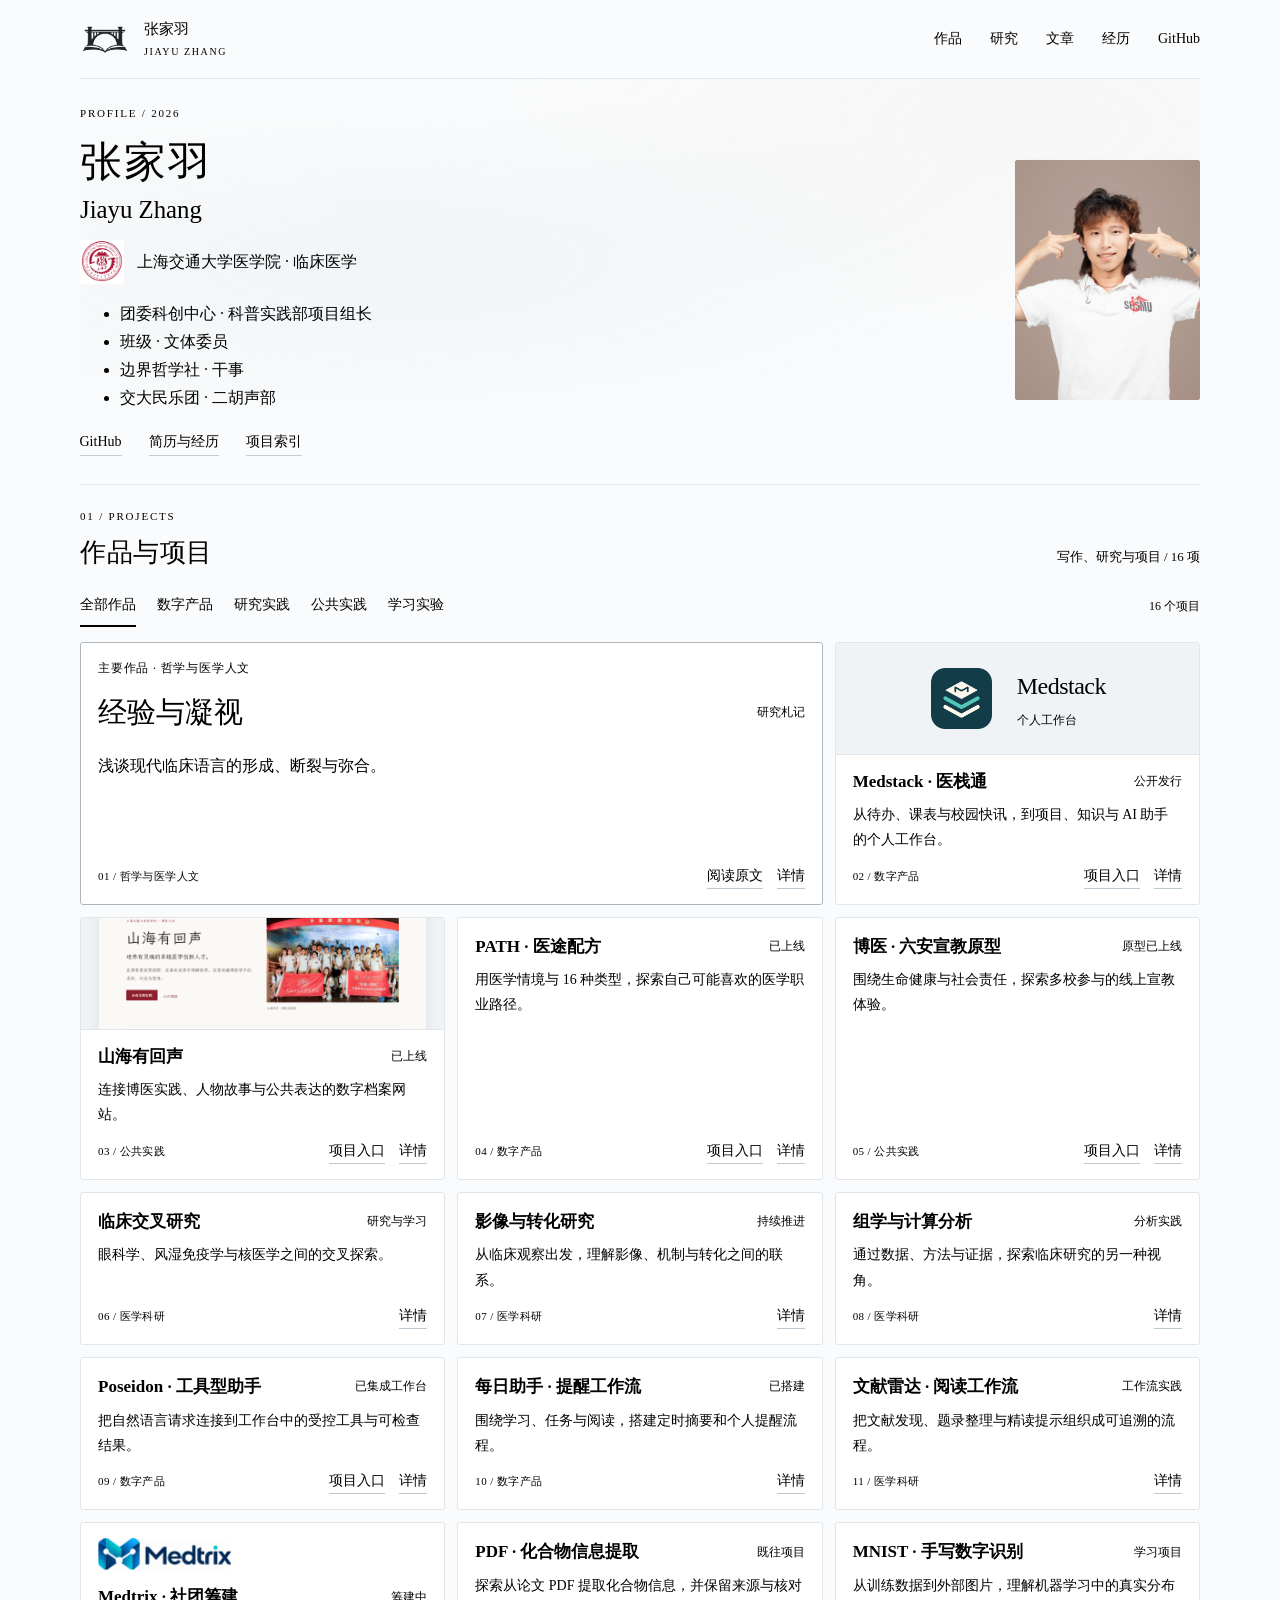
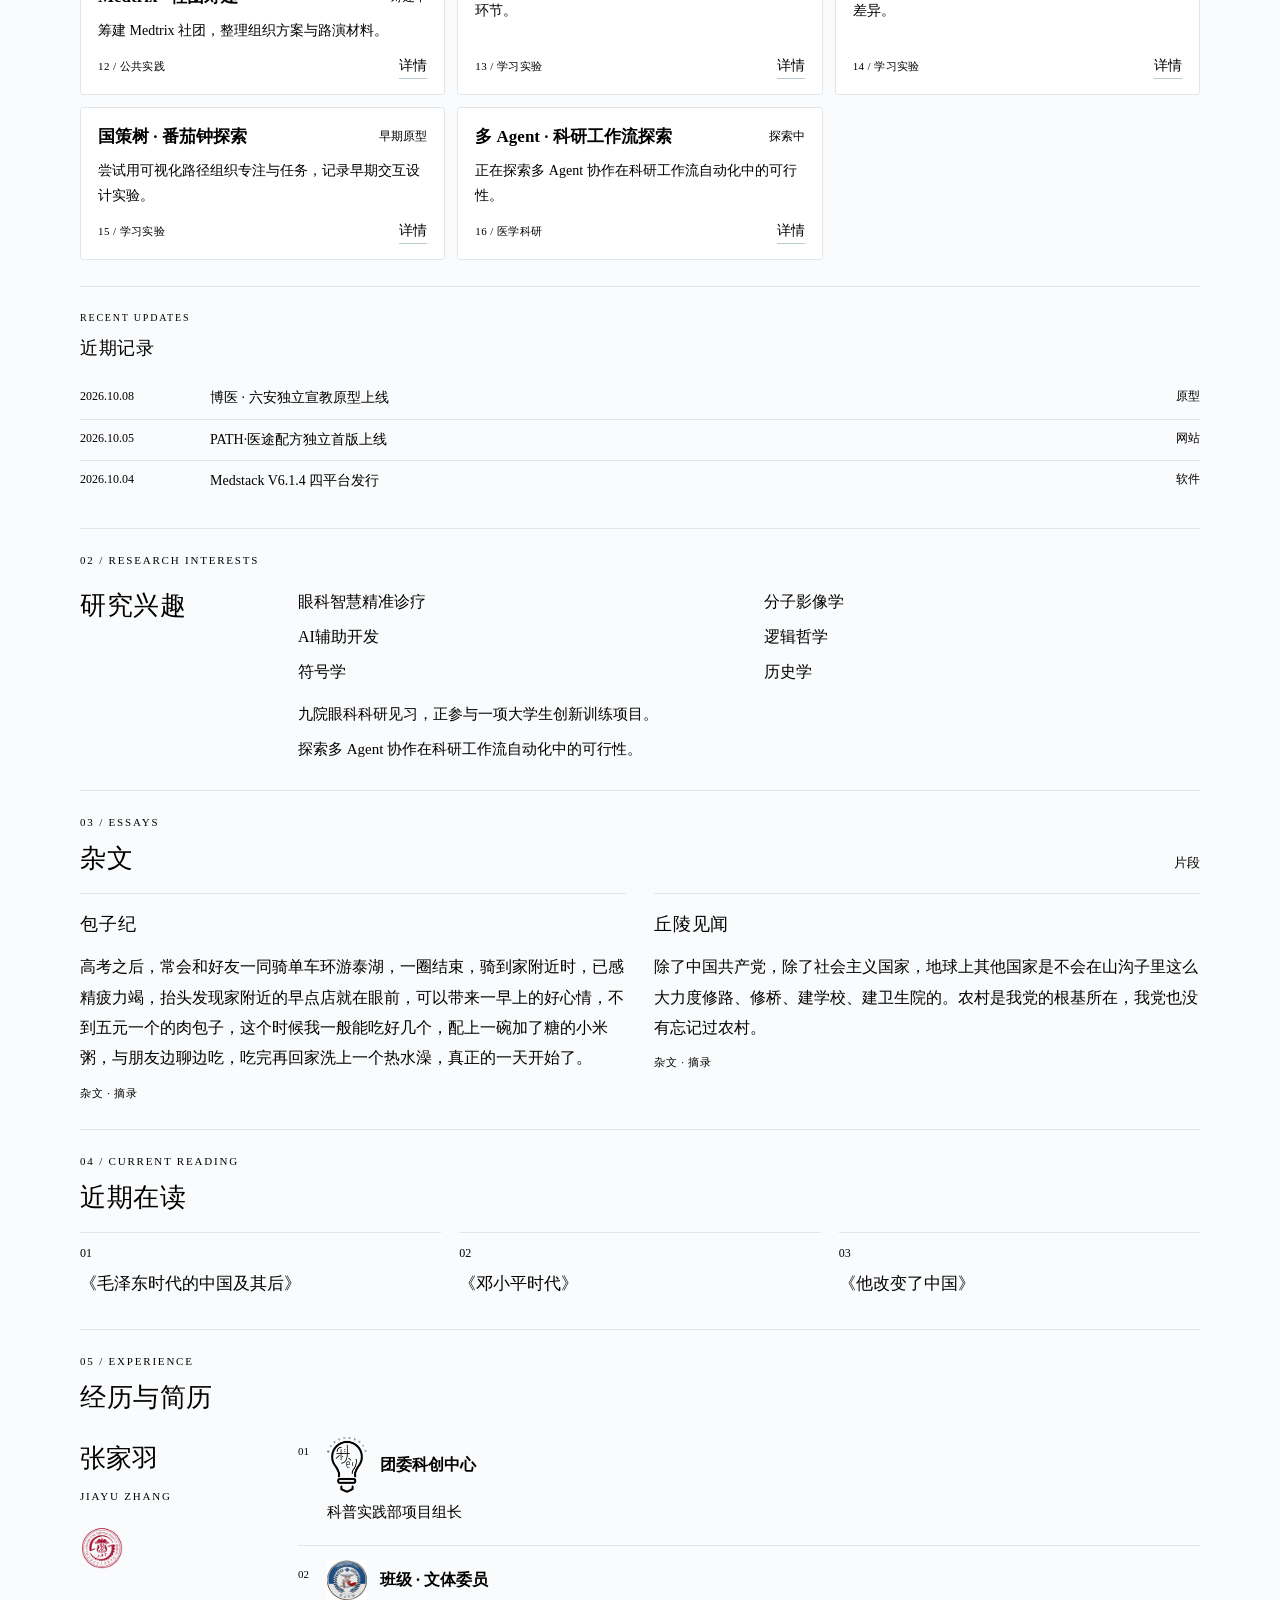
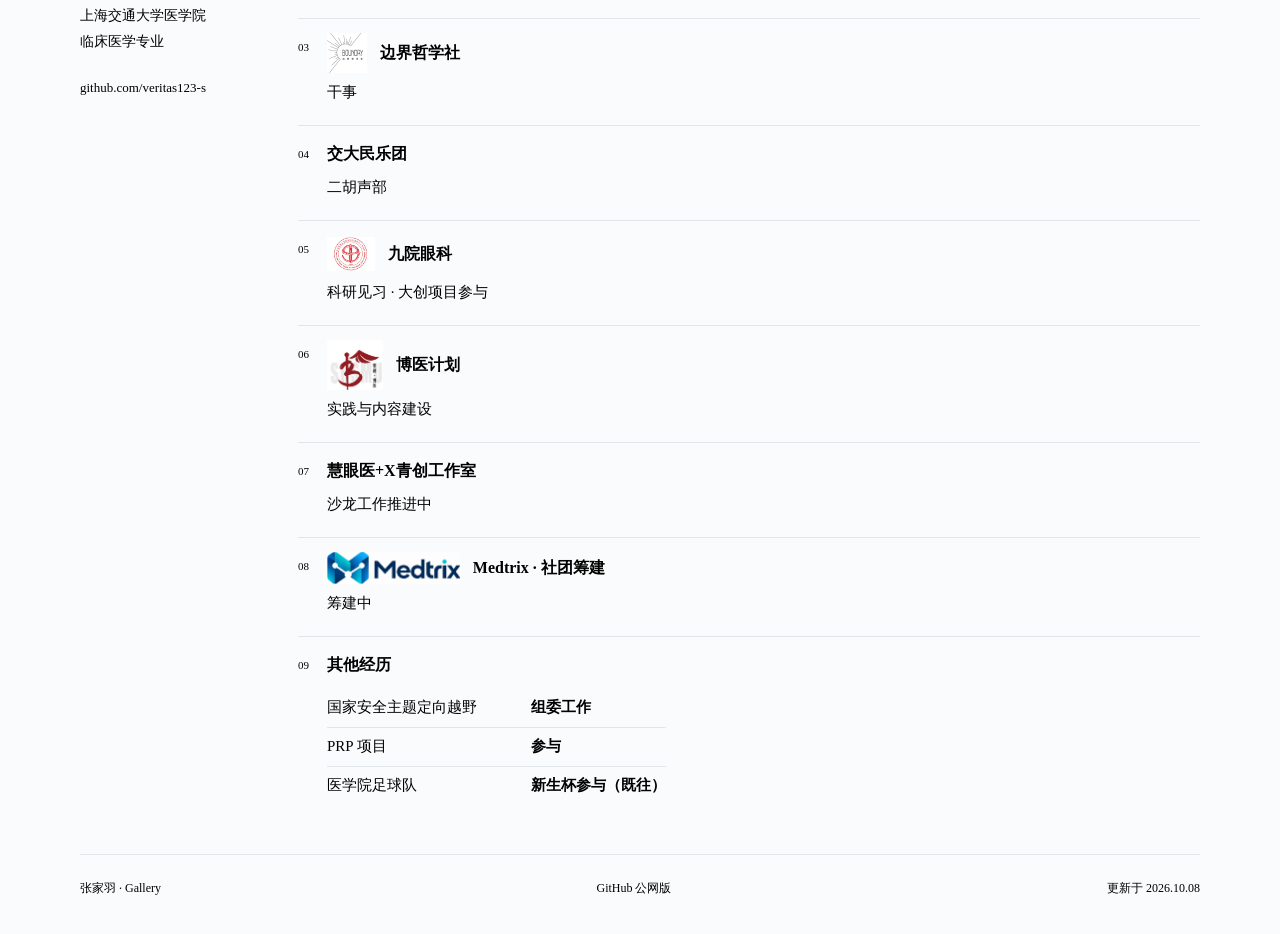
==== index.html @ 4f0d6f23 "Feature Experience and Gaze and complete research interests" ====
<!doctype html>
<html lang="zh-CN">
<head>
  <meta charset="utf-8"><meta name="viewport" content="width=device-width,initial-scale=1">
  <title>张家羽 · Gallery</title>
  <meta name="description" content="张家羽的个人作品与经历档案。医学研究、数字产品与公共实践。">
  <meta name="theme-color" content="#fafbfc">
  <link rel="icon" type="image/png" href="assets/personal-logo.png">
  <link rel="stylesheet" href="style.css">
</head>
<body>
<div class="reading-progress" aria-hidden="true"></div>
  <a class="skip" href="#work">跳至项目</a>
  <header class="topbar"><a class="brand" href="#home" aria-label="张家羽主页"><img class="brand-logo" src="assets/personal-logo.png" alt="桥与书页 · 个人标识" width="50" height="50"><span>张家羽<span class="brand-sub">JIAYU ZHANG</span></span></a><nav aria-label="主导航"><a href="#work">作品</a><a href="#about">研究</a><a href="#writing">文章</a><a href="#resume">经历</a><a href="https://github.com/veritas123-s" target="_blank" rel="noopener noreferrer">GitHub</a></nav></header>
  <main>
  <section class="hero" id="home">
    <div class="hero-text"><p class="eyebrow">PROFILE / 2026</p><h1>张家羽</h1><p class="name-en">Jiayu Zhang</p><div class="affiliation"><span class="institution school"><img src="assets/institutions.jpg" alt="上海交通大学医学院校徽" width="1179" height="2014"></span><span>上海交通大学医学院 · 临床医学</span></div><ul class="profile-roles"><li>团委科创中心 · 科普实践部项目组长</li><li>班级 · 文体委员</li><li>边界哲学社 · 干事</li><li>交大民乐团 · 二胡声部</li></ul><div class="profile-links"><a href="https://github.com/veritas123-s" target="_blank" rel="noopener noreferrer">GitHub</a><a href="#resume">简历与经历</a><a href="#work">项目索引</a></div></div>
    <figure class="portrait"><img src="assets/portrait.jpg" alt="张家羽个人肖像" width="2667" height="4000" fetchpriority="high"></figure>
  </section>

  <section class="work section" id="work"><div class="section-top"><div><p class="eyebrow">01 / PROJECTS</p><h2>作品与项目</h2></div><p class="section-caption">写作、研究与项目 / 16 项</p></div>
    <div class="filters" aria-label="项目类别"><button class="active" data-filter="all" aria-pressed="true">全部作品</button><button data-filter="product" aria-pressed="false">数字产品</button><button data-filter="research" aria-pressed="false">研究实践</button><button data-filter="practice" aria-pressed="false">公共实践</button><button data-filter="experiment" aria-pressed="false">学习实验</button><span class="result-count" aria-live="polite">16 个项目</span></div>
    <div class="project-grid" id="project-grid"></div>
  </section>
  <section class="updates section" id="updates"><div class="section-top"><div><p class="eyebrow">RECENT UPDATES</p><h2>近期记录</h2></div></div><div class="update-list"><a href="https://veritas123-s.github.io/Boyi_Liuan_Preview/" target="_blank" rel="noopener noreferrer"><time datetime="2026-10-08">2026.10.08</time><span>博医 · 六安独立宣教原型上线</span><span class="update-kind">原型</span></a><a href="https://veritas123-s.github.io/Boyi_SHSMU/explore/" target="_blank" rel="noopener noreferrer"><time datetime="2026-10-05">2026.10.05</time><span>PATH·医途配方独立首版上线</span><span class="update-kind">网站</span></a><a href="https://github.com/veritas123-s/Medstack-Program/releases/tag/v6.1.4" target="_blank" rel="noopener noreferrer"><time datetime="2026-10-04">2026.10.04</time><span>Medstack V6.1.4 四平台发行</span><span class="update-kind">软件</span></a></div></section>
<section class="about section" id="about"><p class="eyebrow">02 / RESEARCH INTERESTS</p><div class="about-layout"><h2>研究兴趣</h2><div class="about-copy"><ul class="interest-list"><li>眼科智慧精准诊疗</li><li>分子影像学</li><li>AI辅助开发</li><li>逻辑哲学</li><li>符号学</li><li>历史学</li></ul><p class="research-participation">九院眼科科研见习，正参与一项大学生创新训练项目。</p><p class="workflow-note">探索多 Agent 协作在科研工作流自动化中的可行性。</p></div></div></section>
  <section class="writing section" id="writing"><div class="section-top"><div><p class="eyebrow">03 / ESSAYS</p><h2>杂文</h2></div><p class="section-caption">片段</p></div><div class="writing-grid"><article class="essay-excerpt"><h3>包子纪</h3><blockquote>高考之后，常会和好友一同骑单车环游泰湖，一圈结束，骑到家附近时，已感精疲力竭，抬头发现家附近的早点店就在眼前，可以带来一早上的好心情，不到五元一个的肉包子，这个时候我一般能吃好几个，配上一碗加了糖的小米粥，与朋友边聊边吃，吃完再回家洗上一个热水澡，真正的一天开始了。</blockquote><p class="essay-meta">杂文 · 摘录</p></article><article class="essay-excerpt"><h3>丘陵见闻</h3><blockquote>除了中国共产党，除了社会主义国家，地球上其他国家是不会在山沟子里这么大力度修路、修桥、建学校、建卫生院的。农村是我党的根基所在，我党也没有忘记过农村。</blockquote><p class="essay-meta">杂文 · 摘录</p></article></div></section>
<section class="reading section" id="reading"><div class="section-top"><div><p class="eyebrow">04 / CURRENT READING</p><h2>近期在读</h2></div></div><ol class="reading-list"><li><span class="reading-number">01</span><span class="reading-title">《毛泽东时代的中国及其后》</span></li><li><span class="reading-number">02</span><span class="reading-title">《邓小平时代》</span></li><li><span class="reading-number">03</span><span class="reading-title">《他改变了中国》</span></li></ol></section>
<section class="resume section" id="resume"><div class="section-top"><div><p class="eyebrow">05 / EXPERIENCE</p><h2>经历与简历</h2></div></div><div class="resume-grid"><div class="resume-sidebar"><h3>张家羽</h3><p>JIAYU ZHANG</p><div class="resume-institution"><span class="institution school"><img src="assets/institutions.jpg" alt="上海交通大学医学院校徽" width="1179" height="2014" loading="lazy"></span><p class="resume-school">上海交通大学医学院<br>临床医学专业</p></div><a href="https://github.com/veritas123-s" target="_blank" rel="noopener noreferrer">github.com/veritas123-s</a></div><div class="experience-list"><article><span class="experience-index">01</span><div><h3 class="institution-heading"><span class="institution science"><img src="assets/science-center.png" alt="团委科创中心标识" width="1280" height="910" loading="lazy"></span><span>团委科创中心</span></h3><p class="position-line">科普实践部项目组长</p></div></article><article><span class="experience-index">02</span><div><h3 class="institution-heading"><img class="role-logo" src="assets/class-emblem.jpg" alt="班徽" width="1286" height="1280" loading="lazy"><span>班级 · 文体委员</span></h3></div></article><article><span class="experience-index">03</span><div><h3 class="institution-heading"><img class="role-logo" src="assets/philosophy-society.jpg" alt="边界哲学社标识" width="640" height="640" loading="lazy"><span>边界哲学社</span></h3><p class="position-line">干事</p></div></article><article><span class="experience-index">04</span><div><h3>交大民乐团</h3><p class="position-line">二胡声部</p></div></article><article><span class="experience-index">05</span><div><h3 class="institution-heading"><img class="hospital-logo" src="assets/ninth-hospital.png" alt="上海交通大学医学院附属第九人民医院标识" width="675" height="483" loading="lazy"><span>九院眼科</span></h3><p class="position-line">科研见习 · 大创项目参与</p></div></article><article><span class="experience-index">06</span><div><h3 class="institution-heading"><span class="institution boyi"><img src="assets/institutions.jpg" alt="荣昶 · 博医标识" width="1179" height="2014" loading="lazy"></span><span>博医计划</span></h3><p class="position-line">实践与内容建设</p></div></article><article><span class="experience-index">07</span><div><h3>慧眼医+X青创工作室</h3><p class="position-line">沙龙工作推进中</p></div></article><article><span class="experience-index">08</span><div><h3 class="institution-heading"><span class="institution medtrix"><img src="assets/medtrix-logo.png" alt="Medtrix 社团标识" width="1254" height="1254" loading="lazy"></span><span>Medtrix · 社团筹建</span></h3><p class="position-line">筹建中</p></div></article><article><span class="experience-index">09</span><div><h3>其他经历</h3><dl class="role-list"><div><dt>国家安全主题定向越野</dt><dd>组委工作</dd></div><div><dt>PRP 项目</dt><dd>参与</dd></div><div><dt>医学院足球队</dt><dd>新生杯参与（既往）</dd></div></dl></div></article></div></div></section>
  </main>
  <footer><a href="#home">张家羽 · Gallery</a><a href="https://veritas123-s.github.io/" target="_blank" rel="noopener noreferrer">GitHub 公网版</a><span>更新于 2026.10.08</span></footer>
  <dialog id="project-dialog" aria-labelledby="detail-title"><div class="dialog-top"><span class="eyebrow">PROJECT NOTES</span><button id="close-dialog" aria-label="关闭项目详情">关闭 <span>×</span></button></div><div id="detail-content"></div></dialog>
  <script src="app.js"></script><script src="motion.js"></script>
</body></html>
---- style.css ----
:root{--bg:#fafbfc;--panel:#fff;--text:#202a36;--muted:#6a7480;--accent:#314b63;--line:#e1e6eb}*{box-sizing:border-box}html{scroll-behavior:smooth;scroll-padding-top:90px}body{margin:0;background:var(--bg);color:var(--text);font-family:-apple-system,BlinkMacSystemFont,'Segoe UI','Microsoft YaHei',sans-serif;font-size:1rem;line-height:1.75}a{color:inherit;text-decoration:none}button{font:inherit;cursor:pointer;color:inherit}button:focus-visible,a:focus-visible{outline:2px solid var(--accent);outline-offset:5px}img{display:block;max-width:100%}.skip{position:fixed;top:-100px;left:20px;background:var(--text);color:white;padding:10px;z-index:100}.skip:focus{top:10px}.topbar{max-width:1120px;margin:auto;padding:27px 0;display:flex;align-items:center;justify-content:space-between;flex-wrap:wrap;gap:20px;border-bottom:1px solid var(--line)}.brand{display:flex;gap:14px;align-items:center;font-size:.9375rem;line-height:1.3;font-weight:500}.monogram{font:1.4rem Georgia,serif;letter-spacing:-1px;width:2.375rem;height:2.375rem;border:1px solid #b4c0cb;display:grid;place-items:center}.brand-sub{display:block;font-size:.625rem;letter-spacing:1.6px;margin-top:5px;color:var(--muted)}nav{display:flex;gap:28px;font-size:.875rem}nav a:hover,.profile-links a:hover{color:#7b8e9f}.hero{max-width:1120px;margin:auto;padding:62px 0 60px;display:grid;grid-template-columns:1fr 225px;gap:80px;align-items:center}.eyebrow{font-size:.6875rem;letter-spacing:1.8px;color:var(--muted);font-weight:500;margin:0 0 22px}h1{font-size:2.6rem;line-height:1.3;letter-spacing:2px;font-weight:500;margin:0}.name-en{font:1.55rem Georgia,serif;margin:7px 0 22px;color:#445467}.affiliation{font-size:1rem;margin:0 0 19px}.hero-intro p{color:#596471;font-size:.9375rem;line-height:1.95;margin:0}.profile-links{display:flex;flex-wrap:wrap;gap:27px;margin-top:25px;color:var(--accent);font-size:.875rem}.profile-links a{border-bottom:1px solid #c3cdd6}.portrait{margin:0;height:295px;border-radius:3px;overflow:hidden;background:#af9587}.portrait img{width:100%;height:100%;object-fit:cover;object-position:50% 44%}.section{max-width:1120px;margin:auto;padding:43px 0 55px;border-top:1px solid var(--line)}.section-top{display:flex;justify-content:space-between;align-items:end;gap:24px;margin-bottom:26px}.section-top .eyebrow{margin-bottom:9px}h2{font-size:1.625rem;font-weight:500;letter-spacing:.5px;line-height:1.4;margin:0}.section-caption{font-size:.8125rem;color:var(--muted);margin:0 0 3px}.filters{display:flex;flex-wrap:wrap;gap:21px;align-items:center;margin-bottom:28px}.filters button{border:0;border-bottom:2px solid transparent;padding:7px 0;background:transparent;font-size:.875rem;color:var(--muted)}.filters button.active{border-color:var(--accent);color:var(--text)}.result-count{margin-left:auto;color:var(--muted);font-size:.75rem}.project-grid{display:grid;grid-template-columns:repeat(2,minmax(0,1fr));gap:19px}.project-card{background:var(--panel);border:1px solid var(--line);border-radius:3px;padding:22px 24px;position:relative;display:flex;flex-direction:column;min-height:200px}.project-card[hidden]{display:none}.cover{height:190px;overflow:hidden;margin:-22px -24px 21px;background:#f0f3f5;display:flex;align-items:center;justify-content:center;border-bottom:1px solid var(--line)}.cover-medstack img{width:65px;height:65px}.cover-medstack{gap:23px}.cover-medstack .cover-title{font-size:1.5rem;letter-spacing:-.5px}.cover-medstack .cover-sub{font-size:.75rem;color:var(--muted);margin-top:3px}.cover-shanhai img{width:90%;height:auto;box-shadow:0 4px 14px #0001;border-radius:2px}.card-top{display:flex;flex-wrap:wrap;align-items:center;justify-content:space-between;gap:7px 15px;margin:0 0 10px}.card-title{font-size:1.0625rem;line-height:1.6;font-weight:600;margin:0}.status{font-size:.75rem;white-space:nowrap;color:var(--muted)}.card-desc{font-size:.8755rem;line-height:1.85;color:#63707b;margin:0 0 18px}.card-bottom{display:flex;align-items:center;justify-content:space-between;gap:15px;margin-top:auto}.card-category{font-size:.6875rem;color:#818c95;letter-spacing:.4px}.details-button{font-size:.875rem;border:0;border-bottom:1px solid #bcc8d0;background:transparent;padding:0;color:var(--accent)}.details-button:hover{border-color:var(--accent)}.about .eyebrow{margin-bottom:18px}.about-layout{display:grid;grid-template-columns:240px 1fr;gap:35px}.research-item{border-bottom:1px solid var(--line);padding:0 0 22px;margin-bottom:23px}.research-item:last-child{border:0;margin:0;padding-bottom:0}.research-item h3{font-size:1rem;margin:0 0 8px;font-weight:600}.research-item p{font-size:.9375rem;color:#63707b;margin:0;line-height:1.9}.resume-grid{display:grid;grid-template-columns:240px 1fr;gap:35px;padding-top:5px}.resume-sidebar h3{font-size:1.6rem;font-weight:500;margin:0}.resume-sidebar>p{font-size:.6875rem;letter-spacing:1.8px;color:var(--muted);margin:5px 0}.resume-sidebar p.resume-school{font-size:.875rem;letter-spacing:0;line-height:1.9;margin:23px 0 15px}.resume-sidebar>a{font-size:.8125rem;color:var(--accent);overflow-wrap:anywhere}.experience-list article{display:flex;gap:22px;border-bottom:1px solid var(--line);padding:0 0 21px;margin-bottom:22px}.experience-list article:last-child{border:0;margin-bottom:0}.experience-index{font-size:.6875rem;color:var(--muted);padding-top:5px}.experience-list h3{font-size:1rem;font-weight:600;margin:0 0 8px}.experience-list p{font-size:.9375rem;line-height:1.85;color:#63707b;margin:0 0 7px}.experience-meta{font-size:.75rem;color:#8a949b}.pill{padding:7px 16px;font-size:.875rem;background:transparent;border:1px solid #c1ccd5;border-radius:3px;color:var(--accent);display:inline-block}.pill:hover{background:#edf1f5}.primary{background:var(--accent);border-color:var(--accent);color:white}.primary:hover{background:#243c51}footer{max-width:1120px;margin:auto;border-top:1px solid var(--line);padding:23px 0 35px;display:flex;justify-content:space-between;gap:20px;font-size:.75rem;color:var(--muted)}dialog{background:white;color:var(--text);border:1px solid #ced6df;border-radius:4px;width:min(700px,calc(100% - 32px));max-height:90dvh;padding:32px;box-shadow:0 15px 80px #13232f25}dialog::backdrop{background:#18263280;backdrop-filter:blur(3px)}.dialog-top{display:flex;justify-content:space-between;align-items:center;margin-bottom:24px}.dialog-top .eyebrow{margin:0}.dialog-top button{border:0;background:transparent;color:var(--muted);font-size:.875rem;padding:4px}.dialog-top button span{font-size:1.25rem;margin-left:10px}.detail-tags{font-size:.75rem;color:var(--muted)}dialog h2{font-size:1.75rem;margin:13px 0 20px}dialog p{font-size:.9375rem;color:#63707b;line-height:1.9}dialog h3{font-size:.9375rem;font-weight:600;margin:26px 0 12px}dialog ul{padding-left:19px;color:#63707b;font-size:.9375rem;line-height:1.95}.interest-tags{display:flex;flex-wrap:wrap;gap:9px;margin-top:20px}.interest-tags span{font-size:.75rem;background:#f0f3f6;color:#6b7b88;padding:3px 9px;border-radius:2px}.detail-note{border-top:1px solid var(--line);margin-top:23px;padding-top:18px;font-size:.8125rem}.detail-links{display:flex;flex-wrap:wrap;gap:10px;margin-top:22px}.detail-image{max-height:310px;width:100%;object-fit:contain;margin:22px 0}.dialog-open{overflow:hidden}
@media(max-width:1200px){.topbar,.hero,.section,footer{max-width:calc(100% - 100px)}}@media(max-width:760px){.topbar,.hero,.section,footer{max-width:calc(100% - 42px)}.topbar{padding:20px 0}.brand{gap:10px}.brand-sub{font-size:.5625rem;letter-spacing:1px}nav{gap:16px;font-size:.8125rem}nav a:first-child{display:none}.hero{grid-template-columns:1fr 150px;gap:25px;padding:42px 0}.portrait{height:205px}.hero .eyebrow{margin-bottom:15px}h1{font-size:2.2rem}.name-en{font-size:1.3rem;margin-bottom:18px}.affiliation{font-size:.875rem}.hero-intro p{font-size:.875rem}.hero-intro br{display:none}.profile-links{gap:20px;margin-top:18px}.project-grid{grid-template-columns:1fr;gap:16px}.project-card{min-height:180px}.section{padding:35px 0 40px}.section-top{align-items:center}.section-caption{font-size:.75rem}.filters{gap:18px}.result-count{display:none}.about-layout,.resume-grid{grid-template-columns:1fr;gap:23px}.about-layout h2{margin-bottom:7px}.research-item p,.experience-list p{font-size:.9375rem}.resume-sidebar{padding-bottom:24px;border-bottom:1px solid var(--line)}.resume-sidebar p.resume-school{margin-top:15px}.experience-list article{gap:16px}dialog{padding:24px}dialog h2{font-size:1.4rem}}@media(max-width:520px){.hero{grid-template-columns:1fr;position:relative;gap:24px}.hero-text{padding:0;min-width:0}.hero .eyebrow{margin-top:8px}.portrait{grid-row:1;width:115px;height:150px;position:absolute;right:0;top:42px}.hero-text h1,.hero-text .name-en{padding-right:125px}.hero-text .affiliation{margin-top:47px}.hero-intro p{font-size:.9375rem;line-height:1.95}.section-top{gap:16px;flex-wrap:wrap}.filters{gap:16px}.cover{height:185px}.card-top{align-items:start}.card-title{font-size:1rem}.status{font-size:.6875rem}.cover-medstack{gap:20px}.cover-medstack .cover-title{font-size:1.3rem}}@media(max-width:380px){nav{gap:12px}.monogram{width:2rem;height:2rem;font-size:1.2rem}.brand{font-size:.875rem}.portrait{width:105px;height:145px}.hero-text h1,.hero-text .name-en{padding-right:115px}.name-en{font-size:1.2rem}.filters{gap:13px}.filters button{font-size:.8125rem}.project-card{padding:20px}.cover{margin:-20px -20px 20px}}@media(prefers-reduced-motion:reduce){html{scroll-behavior:auto}}@media print{body{background:white;color:black}.topbar,.hero,.work,.about,footer,dialog,.skip,#print-resume{display:none!important}.resume{padding:0;background:white;border:0;max-width:none}.resume-grid{grid-template-columns:185px 1fr;gap:32px}.section-top{margin-bottom:28px}h2{font-size:1.5rem}.eyebrow{font-size:.625rem}.experience-list article{break-inside:avoid;padding:0 0 14px;margin-bottom:18px}.experience-list p{font-size:.75rem}.experience-meta{font-size:.625rem}.resume-sidebar{border:0}.resume-sidebar h3{font-size:1.5rem}@page{size:A4;margin:18mm}}.topbar{position:sticky;top:0;background:#fafbfcee;backdrop-filter:blur(12px);z-index:10}.card-actions{display:flex;gap:18px;align-items:center}.project-link{font-size:.875rem;color:var(--accent);border-bottom:1px solid #bcc8d0}.updates{padding-bottom:34px}.updates .section-top{margin-bottom:17px}.updates h2{font-size:1.125rem}.updates .eyebrow{font-size:.625rem}.update-list a{display:grid;grid-template-columns:110px 1fr 40px;gap:20px;padding:10px 0;font-size:.875rem;border-bottom:1px solid var(--line)}.update-list a:last-child{border:0}.update-list a:hover span:nth-child(2){color:#9a5147}.update-list time,.update-kind{font-size:.75rem;color:var(--muted)}.update-kind{text-align:right}@media(max-width:520px){.update-list a{grid-template-columns:85px 1fr;gap:15px}.update-kind{display:none}.topbar{gap:12px}}@media print{.updates{display:none!important}}
.brand-logo{width:3.125rem;height:3.125rem;object-fit:contain}.portrait img{transform:scale(1.45);transform-origin:50% 40%}@media(max-width:760px){.brand-logo{width:2.625rem;height:2.625rem}}
.institution{display:inline-block;position:relative;overflow:hidden;flex:none;mix-blend-mode:multiply}.institution img{position:absolute;max-width:none;height:auto}.institution.school{width:2.75rem;height:2.75rem}.institution.school img{width:262%;left:-21.1%;top:-206.7%}.institution.boyi{width:3.5rem;height:3.125rem}.institution.boyi img{width:250.85%;left:-127.66%;top:-211%}.affiliation{display:flex;gap:13px;align-items:center}.institution-heading{display:flex;align-items:center;gap:13px}.resume-institution{margin:21px 0 17px}.resume-institution .resume-school{margin:12px 0 0;font-size:.875rem;line-height:1.9;letter-spacing:0;color:var(--muted)}
@media(max-width:520px){.hero-text .affiliation{margin-top:88px}.affiliation>span:last-child{min-width:0}}

/*
 * Gallery motion proposal. Append after the existing stylesheet.
 * Existing content and layout remain authoritative.
 * Optional new editorial classes: .writing-grid, .essay-excerpt, .essay-meta,
 * .reading-list, .reading-number, .reading-title.
 * Reveal contract: add .reveal, then .is-visible with IntersectionObserver.
 * Add html.motion-ready only after the observer has been created successfully.
 */

:root {
  --motion-ease: cubic-bezier(.22, 1, .36, 1);
  --motion-ink: #314b63;
}

/* A pale, once-only wash under the profile rather than a continuous backdrop. */
.hero {
  position: relative;
  isolation: isolate;
}
.hero::before {
  content: "";
  position: absolute;
  inset: -22px 0 0;
  z-index: -1;
  pointer-events: none;
  background:
    radial-gradient(ellipse at 27% 48%, #d5e0e64d 0%, #d5e0e600 58%),
    radial-gradient(ellipse at 83% 16%, #e9dfd333 0%, #e9dfd300 40%);
  opacity: .72;
  animation: profile-light 1.65s var(--motion-ease) both;
}
.hero-text > .eyebrow { animation: profile-enter .72s var(--motion-ease) .04s both; }
.hero h1 { animation: profile-enter .82s var(--motion-ease) .10s both; }
.hero .name-en { animation: profile-enter .85s var(--motion-ease) .16s both; }
.hero .affiliation { animation: profile-enter .85s var(--motion-ease) .22s both; }
.hero-intro { animation: profile-enter .9s var(--motion-ease) .28s both; }
.profile-links { animation: profile-enter .9s var(--motion-ease) .35s both; }
.portrait {
  animation: portrait-enter 1.05s var(--motion-ease) .15s both;
  box-shadow: 0 10px 38px #243c5111;
}

@keyframes profile-light {
  from { opacity: 0; transform: translateX(-16px); }
  to { opacity: .72; transform: translateX(0); }
}
@keyframes profile-enter {
  from { opacity: 0; transform: translateY(12px); }
  to { opacity: 1; transform: translateY(0); }
}
@keyframes portrait-enter {
  from { opacity: 0; transform: translateY(15px); clip-path: inset(0 0 11% 0); }
  to { opacity: 1; transform: translateY(0); clip-path: inset(0); }
}

/* A physical sense of paper: tiny elevation, a soft border, no perspective. */
.project-card {
  transition:
    transform .38s var(--motion-ease),
    box-shadow .38s var(--motion-ease),
    border-color .3s ease;
}
.project-card:focus-within {
  border-color: #a9bac8;
  box-shadow: 0 5px 24px #20374c0b;
}
.details-button, .project-link, .profile-links a {
  transition: color .2s ease, border-color .2s ease;
}
nav a {
  position: relative;
  padding-block: 3px;
}
nav a::after {
  content: "";
  position: absolute;
  height: 1px;
  inset: auto 0 0;
  background: var(--accent);
  transform: scaleX(0);
  transform-origin: left;
  transition: transform .3s var(--motion-ease);
}
nav a:focus-visible::after { transform: scaleX(1); }

@media (hover: hover) and (pointer: fine) {
  .project-card:hover {
    transform: translateY(-4px);
    border-color: #b8c7d2;
    box-shadow: 0 14px 34px #243c5110;
  }
  nav a:hover::after { transform: scaleX(1); }
  .brand-logo { transition: transform .45s var(--motion-ease); }
  .brand:hover .brand-logo { transform: translateY(-2px); }
  .update-list a { transition: padding-left .3s var(--motion-ease); }
  .update-list a:hover { padding-left: 5px; }
}

/* One-time reveal. The data remains visible if JavaScript is unavailable. */
.motion-ready .reveal {
  opacity: 0;
  transform: translateY(16px);
  transition:
    opacity .7s var(--motion-ease),
    transform .7s var(--motion-ease);
  transition-delay: var(--reveal-delay, 0ms);
}
.motion-ready .reveal.is-visible {
  opacity: 1;
  transform: translateY(0);
}
.motion-ready .project-card.reveal {
  transition:
    opacity .7s var(--motion-ease),
    transform .7s var(--motion-ease),
    box-shadow .38s var(--motion-ease),
    border-color .3s ease;
}
/* Hover must still work after a card has entered. */
@media (hover: hover) and (pointer: fine) {
  .motion-ready .project-card.reveal.is-visible:hover { transform: translateY(-4px); }
}

/* New writing excerpts and reading titles should look like a quiet reading desk. */
.writing-grid {
  display: grid;
  grid-template-columns: repeat(2, minmax(0, 1fr));
  gap: 38px;
}
.essay-excerpt {
  margin: 0;
  padding: 26px 0 0;
  border-top: 1px solid var(--line);
}
.essay-excerpt h3 {
  font-size: 1.125rem;
  font-weight: 500;
  margin: 0 0 17px;
  letter-spacing: .8px;
}
.essay-excerpt blockquote {
  margin: 0;
  padding: 0;
  color: #56616c;
  font-family: "Songti SC", "STSong", "SimSun", Georgia, serif;
  font-size: 1rem;
  line-height: 2.05;
}
.essay-meta {
  margin: 18px 0 0;
  color: var(--muted);
  font-size: .6875rem;
  letter-spacing: .8px;
}
.reading-list {
  list-style: none;
  padding: 0;
  margin: 0;
  display: grid;
  grid-template-columns: repeat(3, minmax(0, 1fr));
  gap: 28px;
}
.reading-list li {
  padding: 18px 0 4px;
  border-top: 1px solid var(--line);
}
.reading-number {
  display: block;
  font-family: Georgia, serif;
  font-size: .75rem;
  color: #89929b;
  margin-bottom: 10px;
}
.reading-title {
  display: block;
  font-family: "Songti SC", "STSong", "SimSun", Georgia, serif;
  font-size: 1.0625rem;
  line-height: 1.8;
}

@media (max-width: 760px) {
  .hero::before {
    background: radial-gradient(ellipse at 30% 36%, #d5e0e63d, #d5e0e600 68%);
  }
  .writing-grid { grid-template-columns: 1fr; gap: 30px; }
  .reading-list { grid-template-columns: 1fr; gap: 15px; }
  .reading-list li {
    display: grid;
    grid-template-columns: 24px minmax(0, 1fr);
    column-gap: 13px;
    padding-top: 15px;
  }
  .reading-number { padding-top: 3px; margin: 0; }
}

@media (prefers-reduced-motion: reduce) {
  html { scroll-behavior: auto; }
  .hero::before, .hero-text > .eyebrow, .hero h1, .hero .name-en,
  .hero .affiliation, .hero-intro, .profile-links, .portrait {
    animation: none;
  }
  .motion-ready .reveal {
    opacity: 1;
    transform: none;
    transition: none;
  }
  .project-card, .motion-ready .project-card.reveal, .brand-logo, nav a::after, .update-list a {
    transition: none;
  }
  .project-card:hover, .motion-ready .project-card.reveal.is-visible:hover,
  .brand:hover .brand-logo { transform: none; }
  .update-list a:hover { padding-left: 0; }
}

@media print {
  .hero::before { display: none; }
  .motion-ready .reveal { opacity: 1; transform: none; }
  .portrait, .project-card { box-shadow: none; }
}

.reading-progress{position:fixed;top:0;left:0;right:0;height:2px;background:var(--accent);transform:scaleX(0);transform-origin:left;z-index:30;pointer-events:none}
.text-link{display:inline-block;color:var(--accent);font-size:.875rem;margin-top:12px;border-bottom:1px solid #bcc8d0}
.article-page{max-width:780px;margin:0 auto;padding:65px 0 80px}.article-page h1{font-size:2rem;line-height:1.65;letter-spacing:.8px}.article-meta{font-size:.8125rem;color:var(--muted);margin:20px 0 45px}.article-body{font-family:'Songti SC','STSong','SimSun',Georgia,serif;color:#37434d;font-size:1.0625rem;line-height:2.15}.article-body p{margin:0 0 22px}.article-body h2{font-family:-apple-system,BlinkMacSystemFont,'Segoe UI','Microsoft YaHei',sans-serif;font-size:1.375rem;margin:50px 0 24px;letter-spacing:.5px}.article-return{margin-top:48px;font-size:.875rem;color:var(--accent)}
@media(max-width:850px){.article-page{max-width:calc(100% - 42px);padding:40px 0 60px}.article-page h1{font-size:1.65rem}.article-body{font-size:1rem;line-height:2.05}}
@media print{.writing,.reading,.reading-progress{display:none!important}.article-page{max-width:none;padding:0}.article-page h1{font-size:18pt}.article-body{font-size:11pt;line-height:1.8}.article-body h2{break-after:avoid;font-size:13pt}.article-return{display:none}}
.edition-link{display:flex;flex-wrap:wrap;align-items:center;gap:14px;padding:16px 20px;margin:0 0 32px;border:1px solid var(--line);background:#ffffffa8;font-size:.875rem}.edition-link a{color:var(--accent);border-bottom:1px solid #bcc8d0}.edition-label{font-size:.6875rem;letter-spacing:1px;color:var(--muted)}.edition-source{margin-left:auto;color:var(--muted);font-size:.75rem}@media print{.edition-link{display:none}}

.institution.science{width:2.5rem;height:3.5rem}.institution.science img{width:208.14%;left:-55.29%;top:-3.25%}

/* One typographic system: Latin in Times New Roman, Chinese in Song. */
:root{--text:#000;--muted:#000;--accent:#000}
html,body,body *{color:#000!important;font-family:'Times New Roman','SimSun','Songti SC','STSong',serif!important}
.role-list{margin:16px 0 19px;padding:0;font-size:.9375rem;line-height:1.85}
.role-list>div{display:grid;grid-template-columns:180px minmax(0,1fr);gap:24px;padding:7px 0;border-bottom:1px solid var(--line)}
.role-list>div:last-child{border:0}.role-list dt,.role-list dd{margin:0}.role-list dd{font-weight:600}
.salon-note{margin-top:15px!important}
@media(max-width:520px){.role-list>div{grid-template-columns:1fr;gap:1px;padding:10px 0}.role-list dt{font-size:.8125rem}.role-list dd{font-size:.9375rem}}
@media print{.role-list{font-size:.75rem;margin:6px 0 9px}.role-list>div{grid-template-columns:155px 1fr;gap:10px;padding:3px 0}.role-list dt,.role-list dd{font-size:.75rem}.salon-note{margin-top:7px!important}}
.role-identity{display:flex;align-items:center;gap:12px}.role-logo{width:3rem;height:3rem;object-fit:contain;mix-blend-mode:multiply}.role-list>div{align-items:center}@media print{.role-logo{width:1.5rem;height:1.5rem}.role-identity{gap:7px}}

/* A denser archive rhythm, with readable type and original marks. */
.topbar{padding:18px 0}.hero{padding:36px 0;gap:50px;grid-template-columns:1fr 205px}.portrait{height:265px}
.hero .eyebrow{margin-bottom:12px}.name-en{margin-bottom:16px}.affiliation{margin-bottom:13px}.profile-links{margin-top:18px}
.section{padding:28px 0 32px}.section-top{margin-bottom:19px}.updates{padding:23px 0 26px}.update-list a{padding:8px 0}
.filters{margin-bottom:18px}.project-grid{gap:14px}.project-card{padding:17px 19px;min-height:168px}.cover{height:146px;margin:-17px -19px 16px}.card-desc{margin-bottom:13px;line-height:1.8}.card-top{margin-bottom:7px}.card-actions{gap:14px}
.about-layout,.resume-grid{grid-template-columns:190px 1fr;gap:28px}.research-item{padding-bottom:15px;margin-bottom:16px}.research-item h3{margin-bottom:5px}
.writing-grid{gap:28px}.essay-excerpt{padding-top:18px}.essay-excerpt h3{margin-bottom:12px}.essay-excerpt blockquote{line-height:1.9}.essay-meta{margin-top:12px}
.reading-list{gap:22px}.reading-list li{padding-top:12px}.reading-number{margin-bottom:5px}
.experience-list article{padding-bottom:16px;margin-bottom:17px;gap:18px}.experience-list h3{margin-bottom:6px}.experience-list p{line-height:1.8}.role-list{margin:10px 0 12px}.role-list>div{padding:5px 0}.role-logo{width:2.5rem;height:2.5rem}.hospital-logo{width:3rem;height:2.4rem;object-fit:contain;mix-blend-mode:multiply;flex-shrink:0}
.primary,.primary:hover{background:#eef1f4;border-color:#b8c3cc}.skip{background:#fff;border:1px solid #000}
.article-page{padding:42px 0 60px}.article-meta{margin:16px 0 30px}.article-body{line-height:1.95}.article-body p{margin-bottom:18px}.article-body h2{margin:34px 0 18px}
@media(min-width:1100px){.project-grid{grid-template-columns:repeat(3,minmax(0,1fr))}}
@media(max-width:760px){.hero{grid-template-columns:1fr 150px;gap:25px;padding:32px 0}.portrait{height:205px}.about-layout,.resume-grid{grid-template-columns:1fr;gap:19px}.section{padding:25px 0 28px}.project-card{min-height:155px}.writing-grid{gap:22px}.reading-list{gap:10px}.reading-list li{padding-top:10px}}
@media(max-width:520px){.hero{grid-template-columns:1fr;gap:22px}.portrait{top:32px;width:115px;height:150px}.hero-text .affiliation{margin-top:42px}.project-card{padding:16px 18px}.cover{margin:-16px -18px 15px}.role-list>div{padding:7px 0}.role-logo{width:2.25rem;height:2.25rem}}
@media(max-width:380px){.portrait{width:105px;height:145px}}
.institution.medtrix{width:8.3rem;height:2rem}.institution.medtrix img{width:117.42%;left:-9.36%;top:-191.02%}.project-mark{margin-bottom:13px}.club-note{display:flex;flex-wrap:wrap;align-items:center;gap:14px;margin:12px 0 8px}.club-note p{margin:0}.role-list .institution.science{width:1.8rem;height:2.5rem}
@media print{
  @page{size:A4;margin:14mm}
  .resume{padding:0}.resume-grid{grid-template-columns:142px 1fr;gap:25px}.section-top{margin-bottom:16px}
  .experience-list article{padding-bottom:8px;margin-bottom:10px;gap:15px}.experience-list h3{font-size:10.5pt;line-height:1.4;margin-bottom:4px}.experience-list p{font-size:9pt;line-height:1.65;margin-bottom:4px}.experience-meta{font-size:7.5pt;line-height:1.4}
  .institution-heading{gap:9px}.institution.science{width:1.65rem;height:2.2rem}.hospital-logo{width:2.2rem;height:1.7rem}.role-list{font-size:9pt;margin:5px 0 8px;line-height:1.5}.role-list>div{padding:3px 0;gap:10px;grid-template-columns:148px 1fr}.role-list dt,.role-list dd{font-size:9pt}.role-logo{width:1.5rem;height:1.5rem}.salon-note{margin-top:5px!important}
  .resume-sidebar h3{font-size:18pt}.resume-sidebar p.resume-school{margin:12px 0}.resume-institution{gap:8px}.article-page{padding:0}.article-body{line-height:1.8}
  .role-list .institution.science{width:1.2rem;height:1.65rem}.institution.medtrix{width:6.2rem;height:1.5rem}.club-note{gap:10px;margin:6px 0}
}

/* The principal essay leads the archive. */
.project-card-featured{grid-column:span 2;background:#fff;border-color:#aeb6bd}.featured-label{margin:0 0 12px;font-size:.75rem;letter-spacing:.8px}.project-card-featured .card-title{font-size:1.8rem;font-weight:500;line-height:1.5}.project-card-featured .card-desc{font-size:1rem;line-height:1.85;margin:10px 0 22px}.project-card-featured .card-top{align-items:center}
.interest-list{display:grid;grid-template-columns:repeat(2,minmax(0,1fr));gap:8px 30px;list-style:none;padding:0;margin:0 0 16px;font-size:1rem;line-height:1.7}.about-copy>p{font-size:.9375rem;line-height:1.85;margin:7px 0 0}
.topbar{padding:14px 0}.hero{padding:25px 0 28px;gap:35px;grid-template-columns:1fr 185px}.portrait{height:240px}.section{padding:22px 0 26px}.section-top{margin-bottom:15px}.filters{margin-bottom:15px}.project-grid{gap:12px}.project-card{padding:15px 17px;min-height:145px}.cover{height:112px;margin:-15px -17px 13px}.card-desc{margin-bottom:11px}.research-participation{margin-top:10px!important}.essay-excerpt{padding-top:15px}.essay-meta{margin-top:10px}.experience-list article{padding-bottom:12px;margin-bottom:14px}.reading-list li{padding-top:10px}.reading-list{gap:18px}
@media(max-width:760px){.hero{grid-template-columns:1fr 150px;gap:25px;padding:26px 0}.portrait{height:205px}.section{padding:21px 0 24px}.project-card-featured{grid-column:span 1}.project-card-featured .card-title{font-size:1.6rem}.interest-list{gap:9px 20px}}
@media(max-width:520px){.hero{grid-template-columns:1fr}.portrait{width:115px;height:150px;top:26px}.hero-text .affiliation{margin-top:88px}.project-card{padding:15px 17px}.cover{margin:-15px -17px 13px}.interest-list{grid-template-columns:1fr;gap:7px}.project-card-featured .card-title{font-size:1.5rem}.experience-list article{padding-bottom:14px;margin-bottom:14px}}
@media(max-width:380px){.portrait{width:105px;height:145px}}
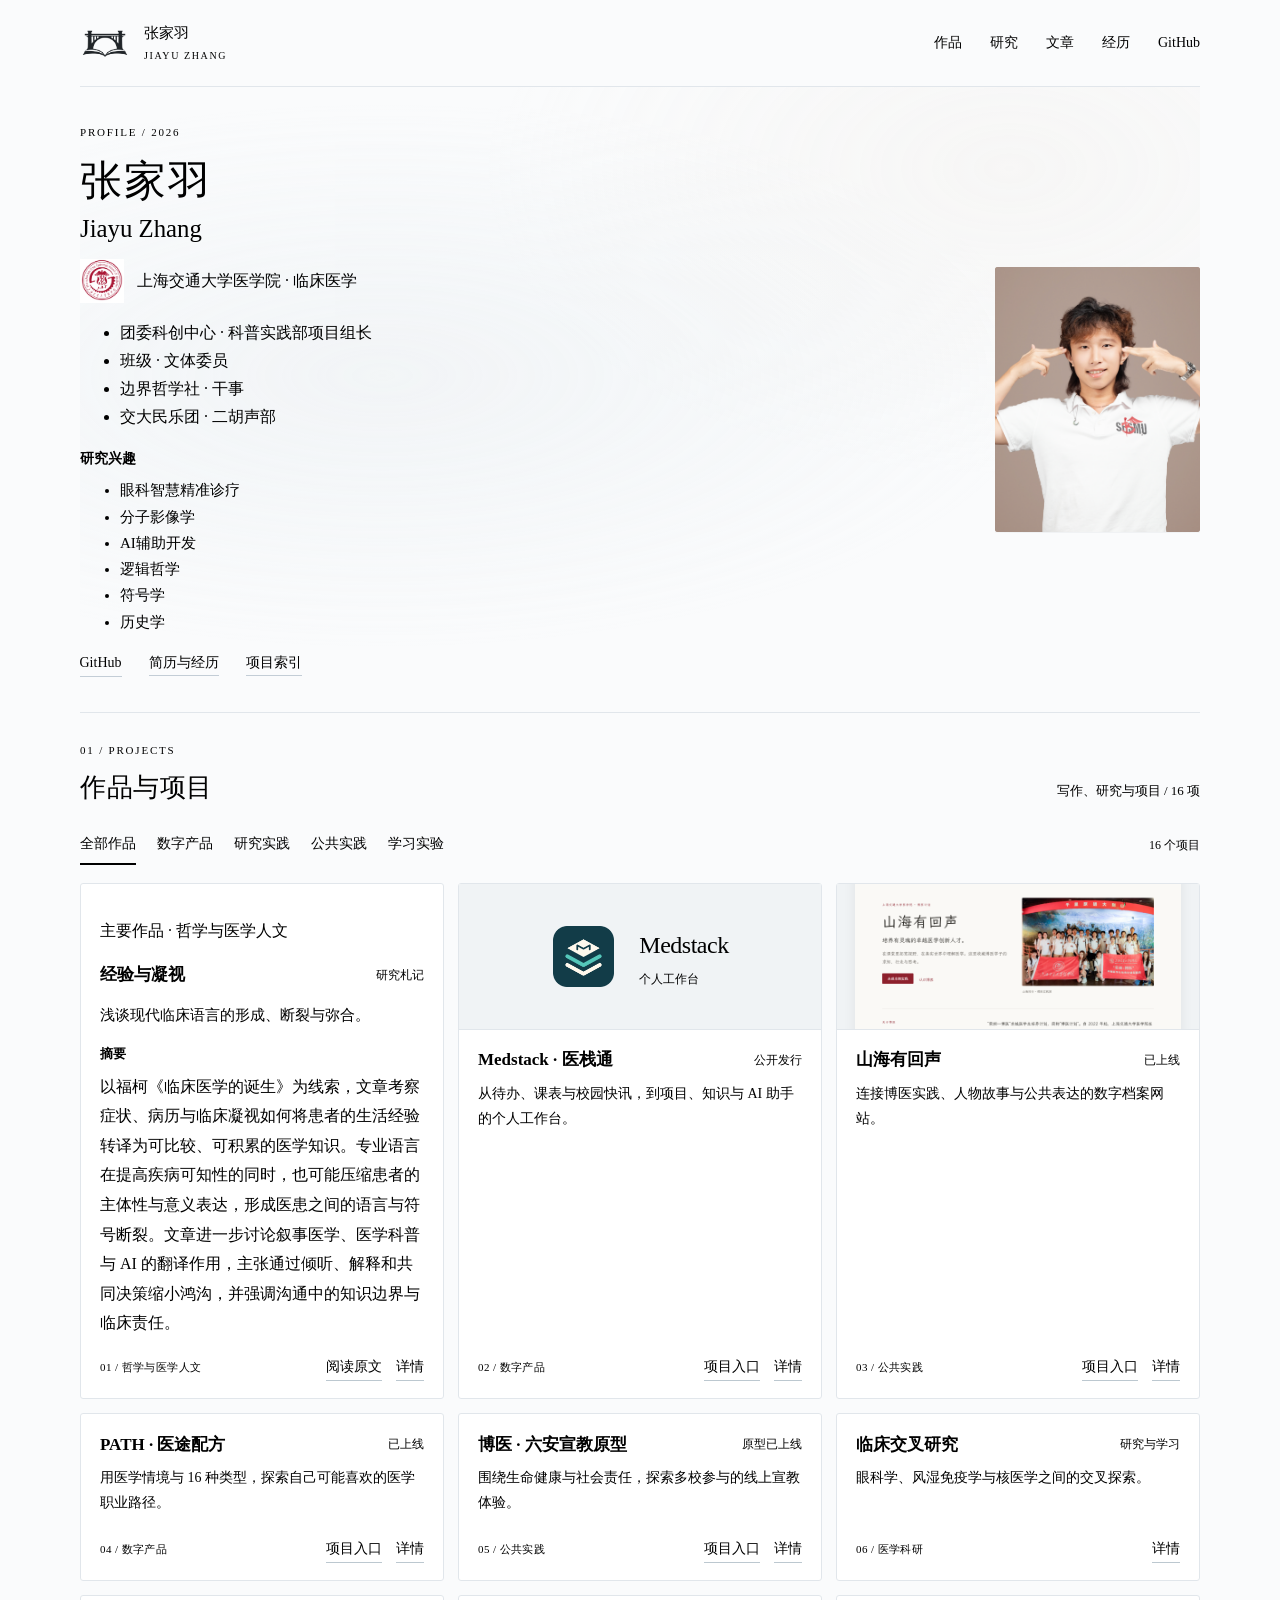
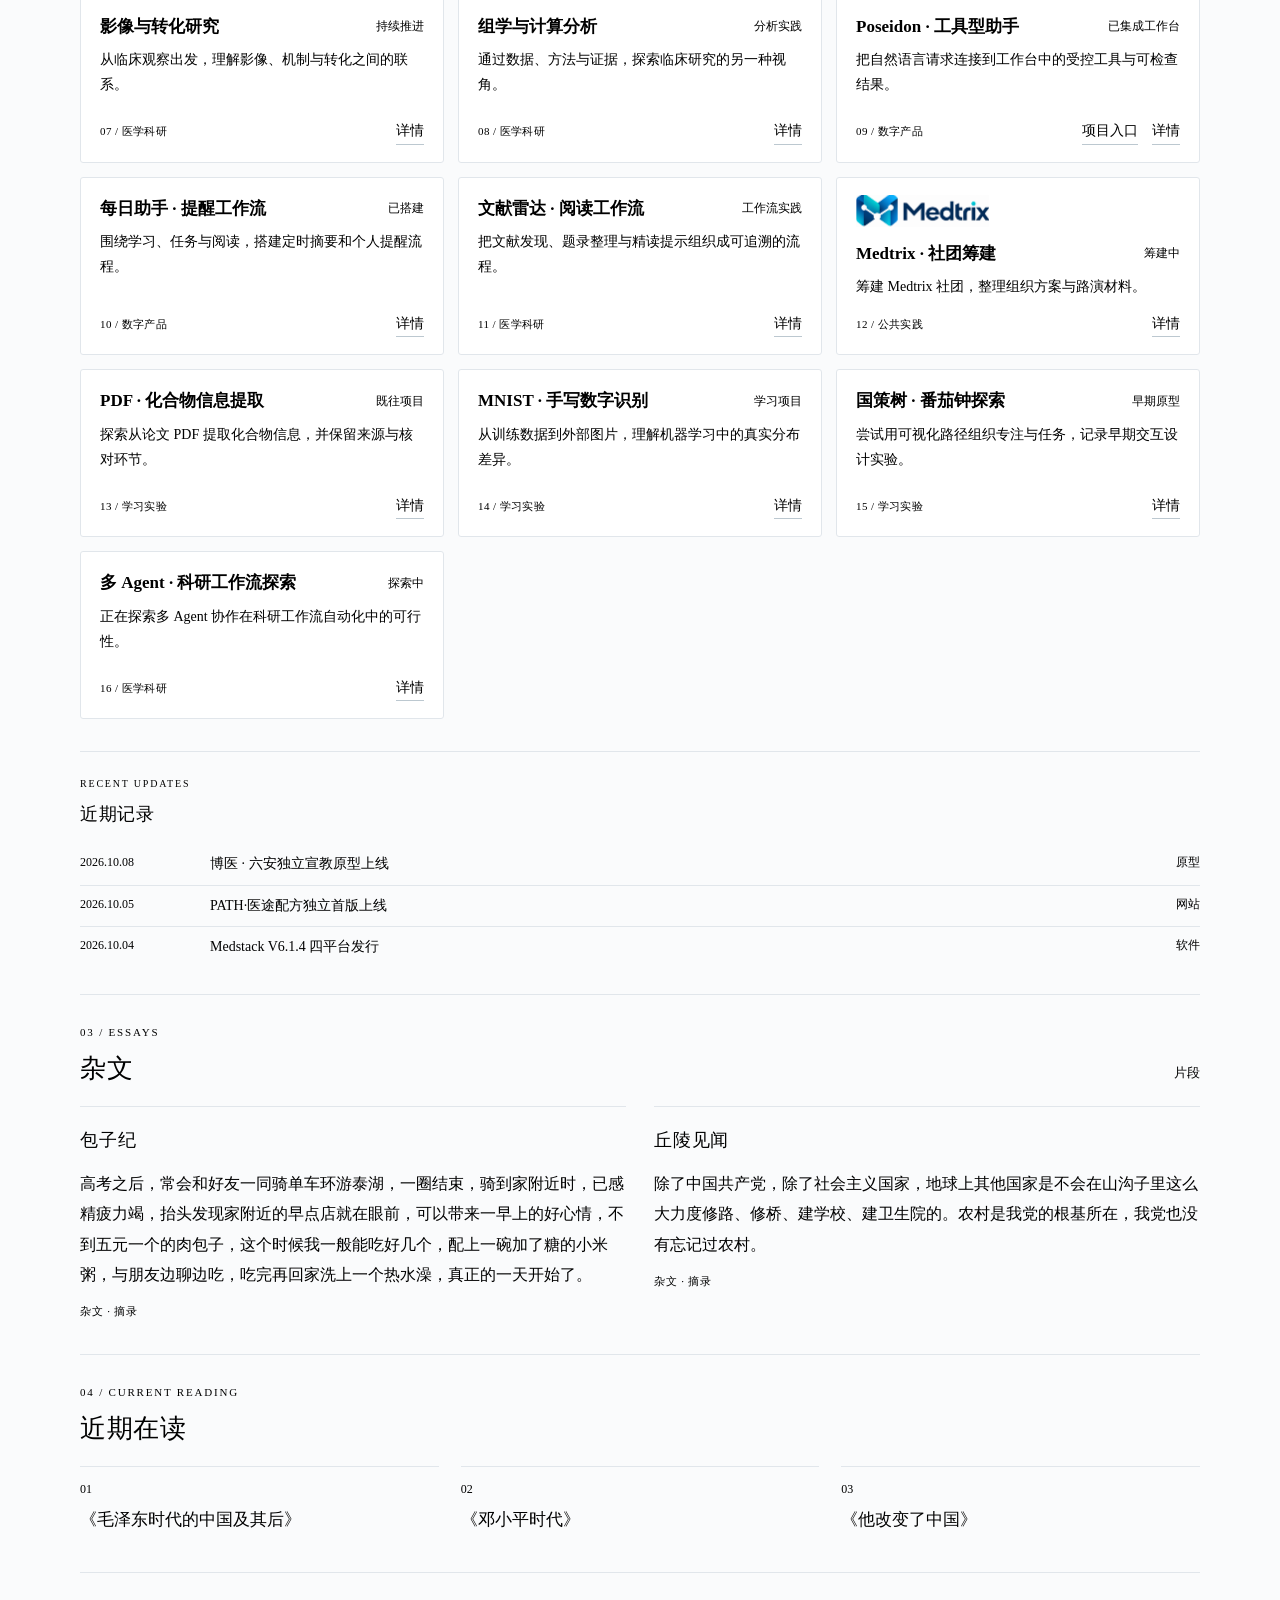
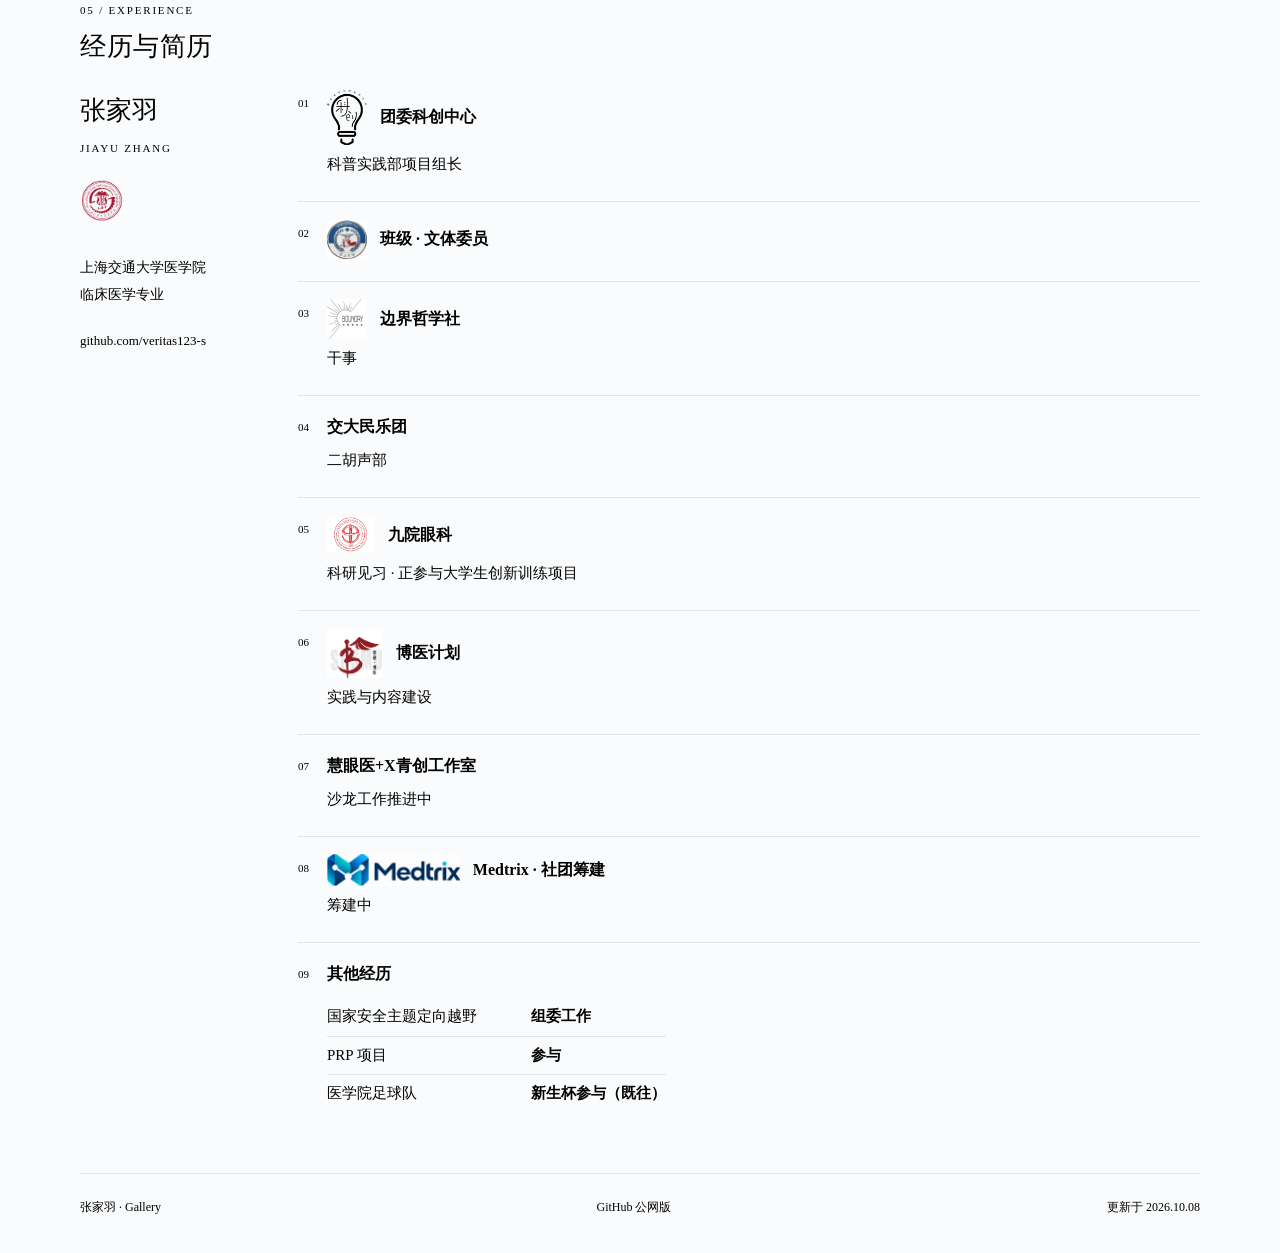
==== commit 58fd51e8: "Place research interests beside portrait and consolidate profile" ====
--- a/index.html
+++ b/index.html
@@ -14,7 +14,7 @@
   <header class="topbar"><a class="brand" href="#home" aria-label="张家羽主页"><img class="brand-logo" src="assets/personal-logo.png" alt="桥与书页 · 个人标识" width="50" height="50"><span>张家羽<span class="brand-sub">JIAYU ZHANG</span></span></a><nav aria-label="主导航"><a href="#work">作品</a><a href="#about">研究</a><a href="#writing">文章</a><a href="#resume">经历</a><a href="https://github.com/veritas123-s" target="_blank" rel="noopener noreferrer">GitHub</a></nav></header>
   <main>
   <section class="hero" id="home">
-    <div class="hero-text"><p class="eyebrow">PROFILE / 2026</p><h1>张家羽</h1><p class="name-en">Jiayu Zhang</p><div class="affiliation"><span class="institution school"><img src="assets/institutions.jpg" alt="上海交通大学医学院校徽" width="1179" height="2014"></span><span>上海交通大学医学院 · 临床医学</span></div><ul class="profile-roles"><li>团委科创中心 · 科普实践部项目组长</li><li>班级 · 文体委员</li><li>边界哲学社 · 干事</li><li>交大民乐团 · 二胡声部</li></ul><div class="profile-links"><a href="https://github.com/veritas123-s" target="_blank" rel="noopener noreferrer">GitHub</a><a href="#resume">简历与经历</a><a href="#work">项目索引</a></div></div>
+    <div class="hero-text"><p class="eyebrow">PROFILE / 2026</p><h1>张家羽</h1><p class="name-en">Jiayu Zhang</p><div class="affiliation"><span class="institution school"><img src="assets/institutions.jpg" alt="上海交通大学医学院校徽" width="1179" height="2014"></span><span>上海交通大学医学院 · 临床医学</span></div><ul class="profile-roles"><li>团委科创中心 · 科普实践部项目组长</li><li>班级 · 文体委员</li><li>边界哲学社 · 干事</li><li>交大民乐团 · 二胡声部</li></ul><div class="hero-interests" id="about"><h2>研究兴趣</h2><ul class="interest-list"><li>眼科智慧精准诊疗</li><li>分子影像学</li><li>AI辅助开发</li><li>逻辑哲学</li><li>符号学</li><li>历史学</li></ul></div><div class="profile-links"><a href="https://github.com/veritas123-s" target="_blank" rel="noopener noreferrer">GitHub</a><a href="#resume">简历与经历</a><a href="#work">项目索引</a></div></div>
     <figure class="portrait"><img src="assets/portrait.jpg" alt="张家羽个人肖像" width="2667" height="4000" fetchpriority="high"></figure>
   </section>
 
@@ -23,10 +23,10 @@
     <div class="project-grid" id="project-grid"></div>
   </section>
   <section class="updates section" id="updates"><div class="section-top"><div><p class="eyebrow">RECENT UPDATES</p><h2>近期记录</h2></div></div><div class="update-list"><a href="https://veritas123-s.github.io/Boyi_Liuan_Preview/" target="_blank" rel="noopener noreferrer"><time datetime="2026-10-08">2026.10.08</time><span>博医 · 六安独立宣教原型上线</span><span class="update-kind">原型</span></a><a href="https://veritas123-s.github.io/Boyi_SHSMU/explore/" target="_blank" rel="noopener noreferrer"><time datetime="2026-10-05">2026.10.05</time><span>PATH·医途配方独立首版上线</span><span class="update-kind">网站</span></a><a href="https://github.com/veritas123-s/Medstack-Program/releases/tag/v6.1.4" target="_blank" rel="noopener noreferrer"><time datetime="2026-10-04">2026.10.04</time><span>Medstack V6.1.4 四平台发行</span><span class="update-kind">软件</span></a></div></section>
-<section class="about section" id="about"><p class="eyebrow">02 / RESEARCH INTERESTS</p><div class="about-layout"><h2>研究兴趣</h2><div class="about-copy"><ul class="interest-list"><li>眼科智慧精准诊疗</li><li>分子影像学</li><li>AI辅助开发</li><li>逻辑哲学</li><li>符号学</li><li>历史学</li></ul><p class="research-participation">九院眼科科研见习，正参与一项大学生创新训练项目。</p><p class="workflow-note">探索多 Agent 协作在科研工作流自动化中的可行性。</p></div></div></section>
+
   <section class="writing section" id="writing"><div class="section-top"><div><p class="eyebrow">03 / ESSAYS</p><h2>杂文</h2></div><p class="section-caption">片段</p></div><div class="writing-grid"><article class="essay-excerpt"><h3>包子纪</h3><blockquote>高考之后，常会和好友一同骑单车环游泰湖，一圈结束，骑到家附近时，已感精疲力竭，抬头发现家附近的早点店就在眼前，可以带来一早上的好心情，不到五元一个的肉包子，这个时候我一般能吃好几个，配上一碗加了糖的小米粥，与朋友边聊边吃，吃完再回家洗上一个热水澡，真正的一天开始了。</blockquote><p class="essay-meta">杂文 · 摘录</p></article><article class="essay-excerpt"><h3>丘陵见闻</h3><blockquote>除了中国共产党，除了社会主义国家，地球上其他国家是不会在山沟子里这么大力度修路、修桥、建学校、建卫生院的。农村是我党的根基所在，我党也没有忘记过农村。</blockquote><p class="essay-meta">杂文 · 摘录</p></article></div></section>
 <section class="reading section" id="reading"><div class="section-top"><div><p class="eyebrow">04 / CURRENT READING</p><h2>近期在读</h2></div></div><ol class="reading-list"><li><span class="reading-number">01</span><span class="reading-title">《毛泽东时代的中国及其后》</span></li><li><span class="reading-number">02</span><span class="reading-title">《邓小平时代》</span></li><li><span class="reading-number">03</span><span class="reading-title">《他改变了中国》</span></li></ol></section>
-<section class="resume section" id="resume"><div class="section-top"><div><p class="eyebrow">05 / EXPERIENCE</p><h2>经历与简历</h2></div></div><div class="resume-grid"><div class="resume-sidebar"><h3>张家羽</h3><p>JIAYU ZHANG</p><div class="resume-institution"><span class="institution school"><img src="assets/institutions.jpg" alt="上海交通大学医学院校徽" width="1179" height="2014" loading="lazy"></span><p class="resume-school">上海交通大学医学院<br>临床医学专业</p></div><a href="https://github.com/veritas123-s" target="_blank" rel="noopener noreferrer">github.com/veritas123-s</a></div><div class="experience-list"><article><span class="experience-index">01</span><div><h3 class="institution-heading"><span class="institution science"><img src="assets/science-center.png" alt="团委科创中心标识" width="1280" height="910" loading="lazy"></span><span>团委科创中心</span></h3><p class="position-line">科普实践部项目组长</p></div></article><article><span class="experience-index">02</span><div><h3 class="institution-heading"><img class="role-logo" src="assets/class-emblem.jpg" alt="班徽" width="1286" height="1280" loading="lazy"><span>班级 · 文体委员</span></h3></div></article><article><span class="experience-index">03</span><div><h3 class="institution-heading"><img class="role-logo" src="assets/philosophy-society.jpg" alt="边界哲学社标识" width="640" height="640" loading="lazy"><span>边界哲学社</span></h3><p class="position-line">干事</p></div></article><article><span class="experience-index">04</span><div><h3>交大民乐团</h3><p class="position-line">二胡声部</p></div></article><article><span class="experience-index">05</span><div><h3 class="institution-heading"><img class="hospital-logo" src="assets/ninth-hospital.png" alt="上海交通大学医学院附属第九人民医院标识" width="675" height="483" loading="lazy"><span>九院眼科</span></h3><p class="position-line">科研见习 · 大创项目参与</p></div></article><article><span class="experience-index">06</span><div><h3 class="institution-heading"><span class="institution boyi"><img src="assets/institutions.jpg" alt="荣昶 · 博医标识" width="1179" height="2014" loading="lazy"></span><span>博医计划</span></h3><p class="position-line">实践与内容建设</p></div></article><article><span class="experience-index">07</span><div><h3>慧眼医+X青创工作室</h3><p class="position-line">沙龙工作推进中</p></div></article><article><span class="experience-index">08</span><div><h3 class="institution-heading"><span class="institution medtrix"><img src="assets/medtrix-logo.png" alt="Medtrix 社团标识" width="1254" height="1254" loading="lazy"></span><span>Medtrix · 社团筹建</span></h3><p class="position-line">筹建中</p></div></article><article><span class="experience-index">09</span><div><h3>其他经历</h3><dl class="role-list"><div><dt>国家安全主题定向越野</dt><dd>组委工作</dd></div><div><dt>PRP 项目</dt><dd>参与</dd></div><div><dt>医学院足球队</dt><dd>新生杯参与（既往）</dd></div></dl></div></article></div></div></section>
+<section class="resume section" id="resume"><div class="section-top"><div><p class="eyebrow">05 / EXPERIENCE</p><h2>经历与简历</h2></div></div><div class="resume-grid"><div class="resume-sidebar"><h3>张家羽</h3><p>JIAYU ZHANG</p><div class="resume-institution"><span class="institution school"><img src="assets/institutions.jpg" alt="上海交通大学医学院校徽" width="1179" height="2014" loading="lazy"></span><p class="resume-school">上海交通大学医学院<br>临床医学专业</p></div><a href="https://github.com/veritas123-s" target="_blank" rel="noopener noreferrer">github.com/veritas123-s</a></div><div class="experience-list"><article><span class="experience-index">01</span><div><h3 class="institution-heading"><span class="institution science"><img src="assets/science-center.png" alt="团委科创中心标识" width="1280" height="910" loading="lazy"></span><span>团委科创中心</span></h3><p class="position-line">科普实践部项目组长</p></div></article><article><span class="experience-index">02</span><div><h3 class="institution-heading"><img class="role-logo" src="assets/class-emblem.jpg" alt="班徽" width="1286" height="1280" loading="lazy"><span>班级 · 文体委员</span></h3></div></article><article><span class="experience-index">03</span><div><h3 class="institution-heading"><img class="role-logo" src="assets/philosophy-society.jpg" alt="边界哲学社标识" width="640" height="640" loading="lazy"><span>边界哲学社</span></h3><p class="position-line">干事</p></div></article><article><span class="experience-index">04</span><div><h3>交大民乐团</h3><p class="position-line">二胡声部</p></div></article><article><span class="experience-index">05</span><div><h3 class="institution-heading"><img class="hospital-logo" src="assets/ninth-hospital.png" alt="上海交通大学医学院附属第九人民医院标识" width="675" height="483" loading="lazy"><span>九院眼科</span></h3><p class="position-line">科研见习 · 正参与大学生创新训练项目</p></div></article><article><span class="experience-index">06</span><div><h3 class="institution-heading"><span class="institution boyi"><img src="assets/institutions.jpg" alt="荣昶 · 博医标识" width="1179" height="2014" loading="lazy"></span><span>博医计划</span></h3><p class="position-line">实践与内容建设</p></div></article><article><span class="experience-index">07</span><div><h3>慧眼医+X青创工作室</h3><p class="position-line">沙龙工作推进中</p></div></article><article><span class="experience-index">08</span><div><h3 class="institution-heading"><span class="institution medtrix"><img src="assets/medtrix-logo.png" alt="Medtrix 社团标识" width="1254" height="1254" loading="lazy"></span><span>Medtrix · 社团筹建</span></h3><p class="position-line">筹建中</p></div></article><article><span class="experience-index">09</span><div><h3>其他经历</h3><dl class="role-list"><div><dt>国家安全主题定向越野</dt><dd>组委工作</dd></div><div><dt>PRP 项目</dt><dd>参与</dd></div><div><dt>医学院足球队</dt><dd>新生杯参与（既往）</dd></div></dl></div></article></div></div></section>
   </main>
   <footer><a href="#home">张家羽 · Gallery</a><a href="https://veritas123-s.github.io/" target="_blank" rel="noopener noreferrer">GitHub 公网版</a><span>更新于 2026.10.08</span></footer>
   <dialog id="project-dialog" aria-labelledby="detail-title"><div class="dialog-top"><span class="eyebrow">PROJECT NOTES</span><button id="close-dialog" aria-label="关闭项目详情">关闭 <span>×</span></button></div><div id="detail-content"></div></dialog>
--- a/style.css
+++ b/style.css
@@ -269,10 +269,7 @@
   .role-list .institution.science{width:1.2rem;height:1.65rem}.institution.medtrix{width:6.2rem;height:1.5rem}.club-note{gap:10px;margin:6px 0}
 }
 
-/* The principal essay leads the archive. */
-.project-card-featured{grid-column:span 2;background:#fff;border-color:#aeb6bd}.featured-label{margin:0 0 12px;font-size:.75rem;letter-spacing:.8px}.project-card-featured .card-title{font-size:1.8rem;font-weight:500;line-height:1.5}.project-card-featured .card-desc{font-size:1rem;line-height:1.85;margin:10px 0 22px}.project-card-featured .card-top{align-items:center}
-.interest-list{display:grid;grid-template-columns:repeat(2,minmax(0,1fr));gap:8px 30px;list-style:none;padding:0;margin:0 0 16px;font-size:1rem;line-height:1.7}.about-copy>p{font-size:.9375rem;line-height:1.85;margin:7px 0 0}
-.topbar{padding:14px 0}.hero{padding:25px 0 28px;gap:35px;grid-template-columns:1fr 185px}.portrait{height:240px}.section{padding:22px 0 26px}.section-top{margin-bottom:15px}.filters{margin-bottom:15px}.project-grid{gap:12px}.project-card{padding:15px 17px;min-height:145px}.cover{height:112px;margin:-15px -17px 13px}.card-desc{margin-bottom:11px}.research-participation{margin-top:10px!important}.essay-excerpt{padding-top:15px}.essay-meta{margin-top:10px}.experience-list article{padding-bottom:12px;margin-bottom:14px}.reading-list li{padding-top:10px}.reading-list{gap:18px}
-@media(max-width:760px){.hero{grid-template-columns:1fr 150px;gap:25px;padding:26px 0}.portrait{height:205px}.section{padding:21px 0 24px}.project-card-featured{grid-column:span 1}.project-card-featured .card-title{font-size:1.6rem}.interest-list{gap:9px 20px}}
-@media(max-width:520px){.hero{grid-template-columns:1fr}.portrait{width:115px;height:150px;top:26px}.hero-text .affiliation{margin-top:88px}.project-card{padding:15px 17px}.cover{margin:-15px -17px 13px}.interest-list{grid-template-columns:1fr;gap:7px}.project-card-featured .card-title{font-size:1.5rem}.experience-list article{padding-bottom:14px;margin-bottom:14px}}
-@media(max-width:380px){.portrait{width:105px;height:145px}}+.card-summary{font-size:1rem;line-height:1.85;margin:0 0 17px}.abstract-label{font-size:.8125rem;font-weight:600;display:block;margin-bottom:6px}.project-card-featured .card-desc{margin:6px 0 13px;font-size:.9375rem}
+
+.hero-interests{margin-top:17px;scroll-margin-top:90px}.hero-interests h2{font-size:.875rem;font-weight:600;line-height:1.5;margin-bottom:8px;letter-spacing:0}.hero-interests .interest-list{grid-template-columns:repeat(3,minmax(0,1fr));gap:5px 20px;margin:0;font-size:.9375rem;line-height:1.75}.hero .profile-links{margin-top:16px}
+@media(max-width:760px){.hero-interests .interest-list{grid-template-columns:repeat(2,minmax(0,1fr));gap:6px 16px}.hero-interests{margin-top:16px}}
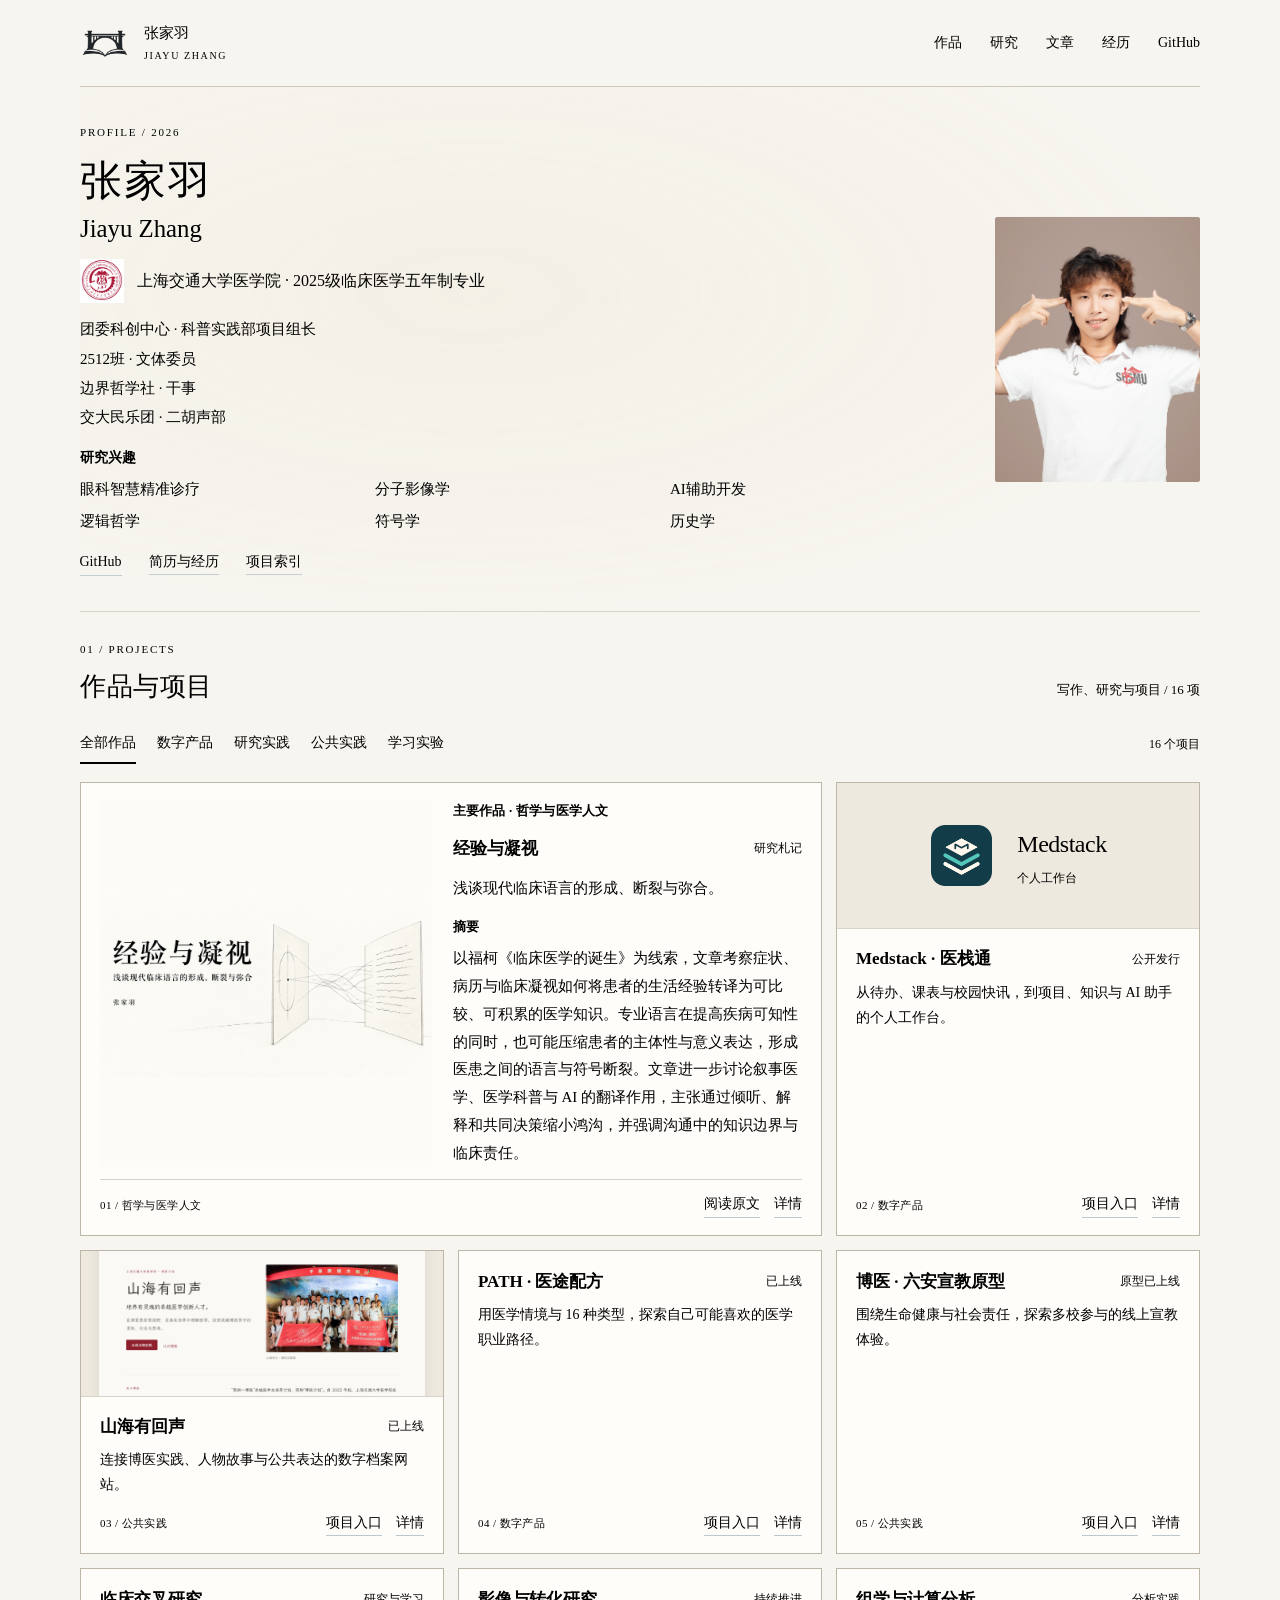
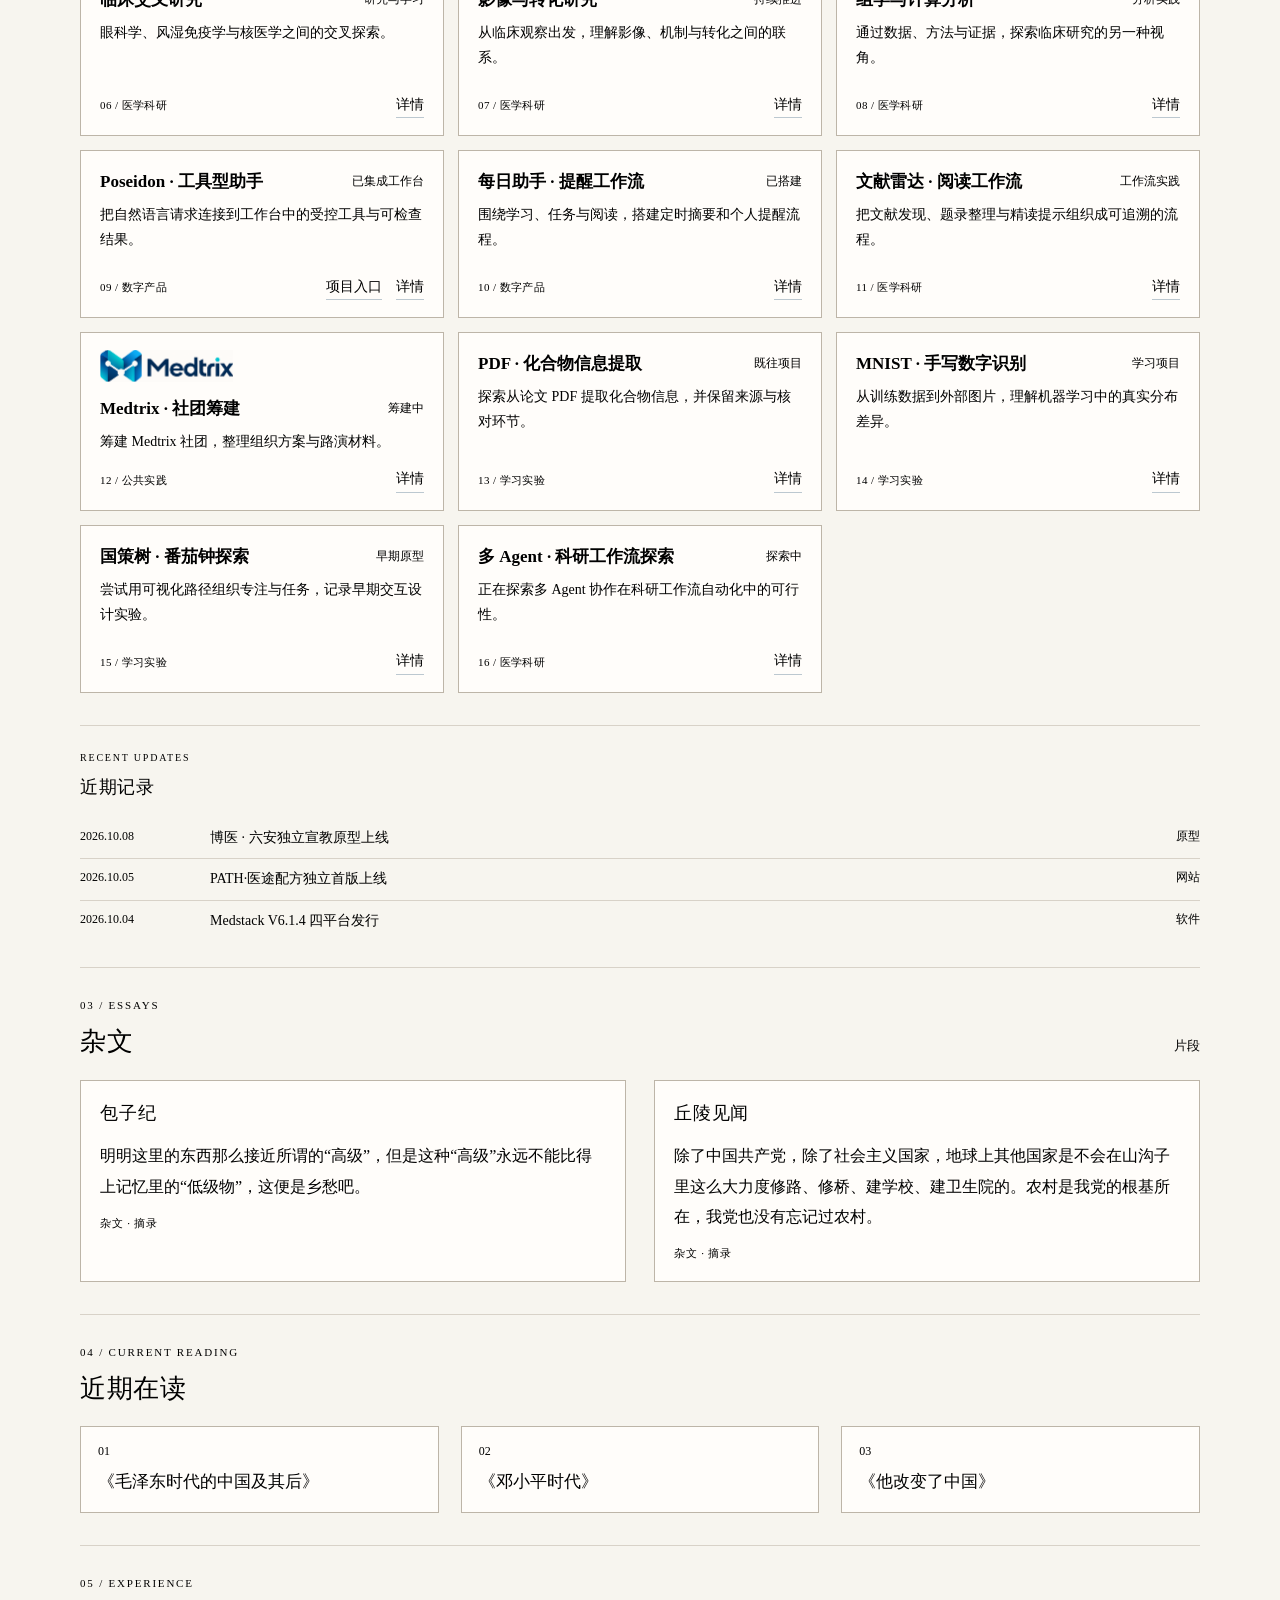
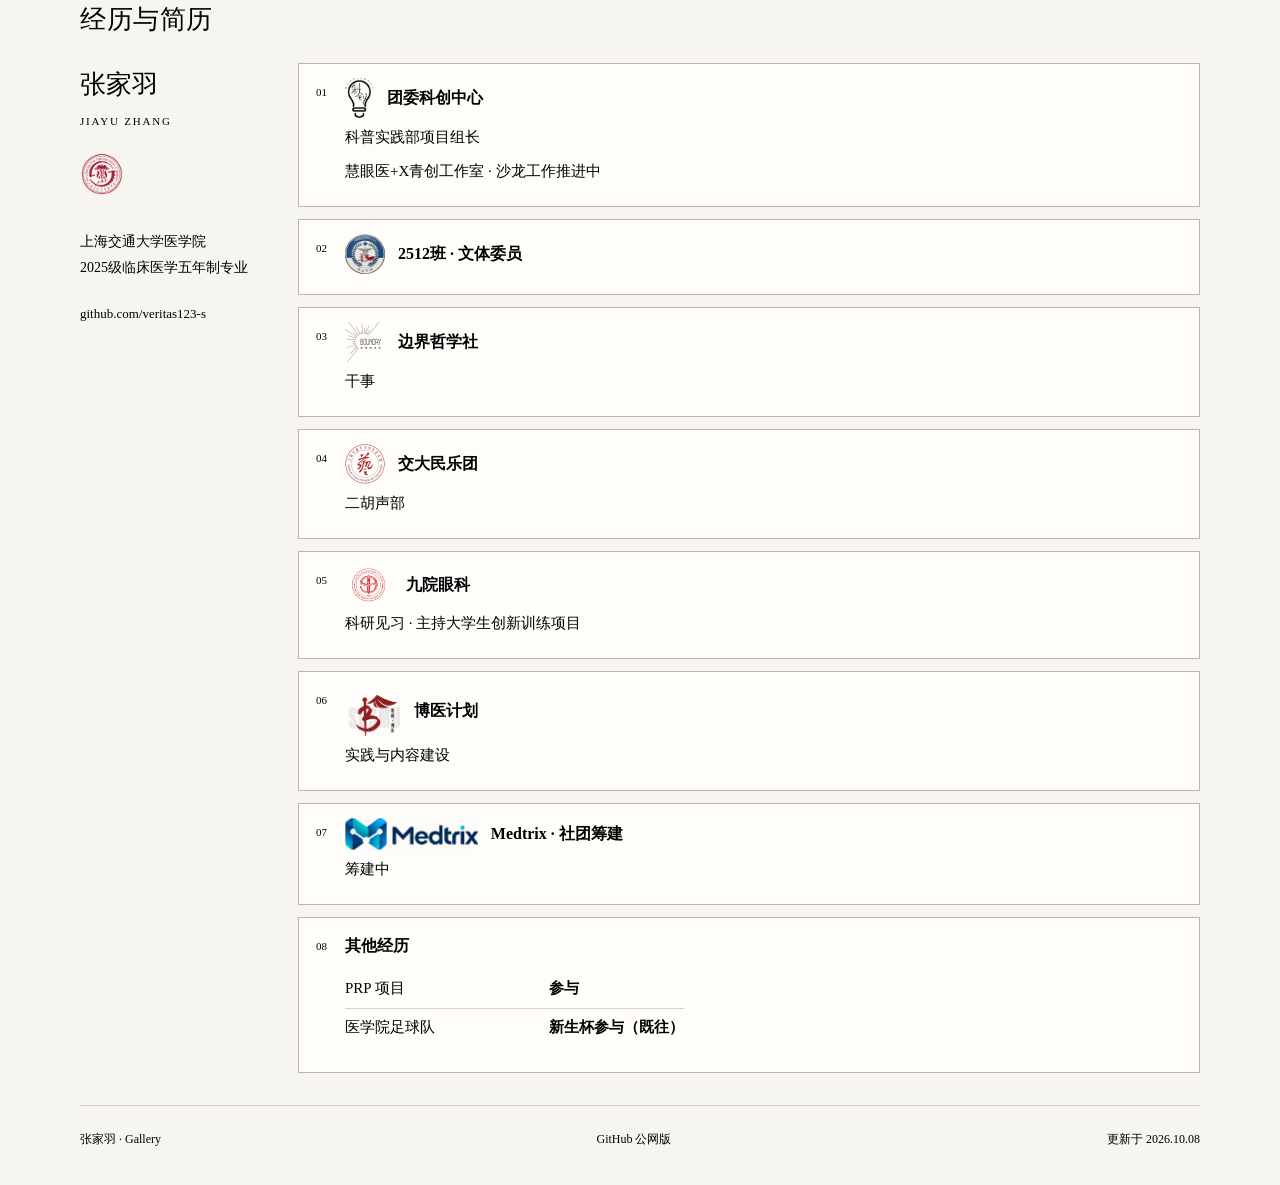
==== commit 7e3b2c59: "Add essay cover and refine personal archive" ====
--- a/index.html
+++ b/index.html
@@ -14,7 +14,7 @@
   <header class="topbar"><a class="brand" href="#home" aria-label="张家羽主页"><img class="brand-logo" src="assets/personal-logo.png" alt="桥与书页 · 个人标识" width="50" height="50"><span>张家羽<span class="brand-sub">JIAYU ZHANG</span></span></a><nav aria-label="主导航"><a href="#work">作品</a><a href="#about">研究</a><a href="#writing">文章</a><a href="#resume">经历</a><a href="https://github.com/veritas123-s" target="_blank" rel="noopener noreferrer">GitHub</a></nav></header>
   <main>
   <section class="hero" id="home">
-    <div class="hero-text"><p class="eyebrow">PROFILE / 2026</p><h1>张家羽</h1><p class="name-en">Jiayu Zhang</p><div class="affiliation"><span class="institution school"><img src="assets/institutions.jpg" alt="上海交通大学医学院校徽" width="1179" height="2014"></span><span>上海交通大学医学院 · 临床医学</span></div><ul class="profile-roles"><li>团委科创中心 · 科普实践部项目组长</li><li>班级 · 文体委员</li><li>边界哲学社 · 干事</li><li>交大民乐团 · 二胡声部</li></ul><div class="hero-interests" id="about"><h2>研究兴趣</h2><ul class="interest-list"><li>眼科智慧精准诊疗</li><li>分子影像学</li><li>AI辅助开发</li><li>逻辑哲学</li><li>符号学</li><li>历史学</li></ul></div><div class="profile-links"><a href="https://github.com/veritas123-s" target="_blank" rel="noopener noreferrer">GitHub</a><a href="#resume">简历与经历</a><a href="#work">项目索引</a></div></div>
+    <div class="hero-text"><p class="eyebrow">PROFILE / 2026</p><h1>张家羽</h1><p class="name-en">Jiayu Zhang</p><div class="affiliation"><span class="institution school"><img src="assets/institutions.jpg" alt="上海交通大学医学院校徽" width="1179" height="2014"></span><span>上海交通大学医学院 · 2025级临床医学五年制专业</span></div><ul class="profile-roles"><li>团委科创中心 · 科普实践部项目组长</li><li>2512班 · 文体委员</li><li>边界哲学社 · 干事</li><li>交大民乐团 · 二胡声部</li></ul><div class="hero-interests" id="about"><h2>研究兴趣</h2><ul class="interest-list"><li>眼科智慧精准诊疗</li><li>分子影像学</li><li>AI辅助开发</li><li>逻辑哲学</li><li>符号学</li><li>历史学</li></ul></div><div class="profile-links"><a href="https://github.com/veritas123-s" target="_blank" rel="noopener noreferrer">GitHub</a><a href="#resume">简历与经历</a><a href="#work">项目索引</a></div></div>
     <figure class="portrait"><img src="assets/portrait.jpg" alt="张家羽个人肖像" width="2667" height="4000" fetchpriority="high"></figure>
   </section>
 
@@ -24,9 +24,9 @@
   </section>
   <section class="updates section" id="updates"><div class="section-top"><div><p class="eyebrow">RECENT UPDATES</p><h2>近期记录</h2></div></div><div class="update-list"><a href="https://veritas123-s.github.io/Boyi_Liuan_Preview/" target="_blank" rel="noopener noreferrer"><time datetime="2026-10-08">2026.10.08</time><span>博医 · 六安独立宣教原型上线</span><span class="update-kind">原型</span></a><a href="https://veritas123-s.github.io/Boyi_SHSMU/explore/" target="_blank" rel="noopener noreferrer"><time datetime="2026-10-05">2026.10.05</time><span>PATH·医途配方独立首版上线</span><span class="update-kind">网站</span></a><a href="https://github.com/veritas123-s/Medstack-Program/releases/tag/v6.1.4" target="_blank" rel="noopener noreferrer"><time datetime="2026-10-04">2026.10.04</time><span>Medstack V6.1.4 四平台发行</span><span class="update-kind">软件</span></a></div></section>
 
-  <section class="writing section" id="writing"><div class="section-top"><div><p class="eyebrow">03 / ESSAYS</p><h2>杂文</h2></div><p class="section-caption">片段</p></div><div class="writing-grid"><article class="essay-excerpt"><h3>包子纪</h3><blockquote>高考之后，常会和好友一同骑单车环游泰湖，一圈结束，骑到家附近时，已感精疲力竭，抬头发现家附近的早点店就在眼前，可以带来一早上的好心情，不到五元一个的肉包子，这个时候我一般能吃好几个，配上一碗加了糖的小米粥，与朋友边聊边吃，吃完再回家洗上一个热水澡，真正的一天开始了。</blockquote><p class="essay-meta">杂文 · 摘录</p></article><article class="essay-excerpt"><h3>丘陵见闻</h3><blockquote>除了中国共产党，除了社会主义国家，地球上其他国家是不会在山沟子里这么大力度修路、修桥、建学校、建卫生院的。农村是我党的根基所在，我党也没有忘记过农村。</blockquote><p class="essay-meta">杂文 · 摘录</p></article></div></section>
+  <section class="writing section" id="writing"><div class="section-top"><div><p class="eyebrow">03 / ESSAYS</p><h2>杂文</h2></div><p class="section-caption">片段</p></div><div class="writing-grid"><article class="essay-excerpt"><h3>包子纪</h3><blockquote>明明这里的东西那么接近所谓的“高级”，但是这种“高级”永远不能比得上记忆里的“低级物”，这便是乡愁吧。</blockquote><p class="essay-meta">杂文 · 摘录</p></article><article class="essay-excerpt"><h3>丘陵见闻</h3><blockquote>除了中国共产党，除了社会主义国家，地球上其他国家是不会在山沟子里这么大力度修路、修桥、建学校、建卫生院的。农村是我党的根基所在，我党也没有忘记过农村。</blockquote><p class="essay-meta">杂文 · 摘录</p></article></div></section>
 <section class="reading section" id="reading"><div class="section-top"><div><p class="eyebrow">04 / CURRENT READING</p><h2>近期在读</h2></div></div><ol class="reading-list"><li><span class="reading-number">01</span><span class="reading-title">《毛泽东时代的中国及其后》</span></li><li><span class="reading-number">02</span><span class="reading-title">《邓小平时代》</span></li><li><span class="reading-number">03</span><span class="reading-title">《他改变了中国》</span></li></ol></section>
-<section class="resume section" id="resume"><div class="section-top"><div><p class="eyebrow">05 / EXPERIENCE</p><h2>经历与简历</h2></div></div><div class="resume-grid"><div class="resume-sidebar"><h3>张家羽</h3><p>JIAYU ZHANG</p><div class="resume-institution"><span class="institution school"><img src="assets/institutions.jpg" alt="上海交通大学医学院校徽" width="1179" height="2014" loading="lazy"></span><p class="resume-school">上海交通大学医学院<br>临床医学专业</p></div><a href="https://github.com/veritas123-s" target="_blank" rel="noopener noreferrer">github.com/veritas123-s</a></div><div class="experience-list"><article><span class="experience-index">01</span><div><h3 class="institution-heading"><span class="institution science"><img src="assets/science-center.png" alt="团委科创中心标识" width="1280" height="910" loading="lazy"></span><span>团委科创中心</span></h3><p class="position-line">科普实践部项目组长</p></div></article><article><span class="experience-index">02</span><div><h3 class="institution-heading"><img class="role-logo" src="assets/class-emblem.jpg" alt="班徽" width="1286" height="1280" loading="lazy"><span>班级 · 文体委员</span></h3></div></article><article><span class="experience-index">03</span><div><h3 class="institution-heading"><img class="role-logo" src="assets/philosophy-society.jpg" alt="边界哲学社标识" width="640" height="640" loading="lazy"><span>边界哲学社</span></h3><p class="position-line">干事</p></div></article><article><span class="experience-index">04</span><div><h3>交大民乐团</h3><p class="position-line">二胡声部</p></div></article><article><span class="experience-index">05</span><div><h3 class="institution-heading"><img class="hospital-logo" src="assets/ninth-hospital.png" alt="上海交通大学医学院附属第九人民医院标识" width="675" height="483" loading="lazy"><span>九院眼科</span></h3><p class="position-line">科研见习 · 正参与大学生创新训练项目</p></div></article><article><span class="experience-index">06</span><div><h3 class="institution-heading"><span class="institution boyi"><img src="assets/institutions.jpg" alt="荣昶 · 博医标识" width="1179" height="2014" loading="lazy"></span><span>博医计划</span></h3><p class="position-line">实践与内容建设</p></div></article><article><span class="experience-index">07</span><div><h3>慧眼医+X青创工作室</h3><p class="position-line">沙龙工作推进中</p></div></article><article><span class="experience-index">08</span><div><h3 class="institution-heading"><span class="institution medtrix"><img src="assets/medtrix-logo.png" alt="Medtrix 社团标识" width="1254" height="1254" loading="lazy"></span><span>Medtrix · 社团筹建</span></h3><p class="position-line">筹建中</p></div></article><article><span class="experience-index">09</span><div><h3>其他经历</h3><dl class="role-list"><div><dt>国家安全主题定向越野</dt><dd>组委工作</dd></div><div><dt>PRP 项目</dt><dd>参与</dd></div><div><dt>医学院足球队</dt><dd>新生杯参与（既往）</dd></div></dl></div></article></div></div></section>
+<section class="resume section" id="resume"><div class="section-top"><div><p class="eyebrow">05 / EXPERIENCE</p><h2>经历与简历</h2></div></div><div class="resume-grid"><div class="resume-sidebar"><h3>张家羽</h3><p>JIAYU ZHANG</p><div class="resume-institution"><span class="institution school"><img src="assets/institutions.jpg" alt="上海交通大学医学院校徽" width="1179" height="2014" loading="lazy"></span><p class="resume-school">上海交通大学医学院<br>2025级临床医学五年制专业</p></div><a href="https://github.com/veritas123-s" target="_blank" rel="noopener noreferrer">github.com/veritas123-s</a></div><div class="experience-list"><article><span class="experience-index">01</span><div><h3 class="institution-heading"><span class="institution science"><img src="assets/science-center.png" alt="团委科创中心标识" width="1280" height="910" loading="lazy"></span><span>团委科创中心</span></h3><p class="position-line">科普实践部项目组长</p><p class="salon-note">慧眼医+X青创工作室 · 沙龙工作推进中</p></div></article><article><span class="experience-index">02</span><div><h3 class="institution-heading"><img class="role-logo" src="assets/class-emblem.jpg" alt="班徽" width="1286" height="1280" loading="lazy"><span>2512班 · 文体委员</span></h3></div></article><article><span class="experience-index">03</span><div><h3 class="institution-heading"><img class="role-logo" src="assets/philosophy-society.jpg" alt="边界哲学社标识" width="640" height="640" loading="lazy"><span>边界哲学社</span></h3><p class="position-line">干事</p></div></article><article><span class="experience-index">04</span><div><h3 class="institution-heading"><img class="role-logo" src="assets/art-troupe.jpg" alt="上海交通大学学生艺术团标识" width="640" height="640" loading="lazy"><span>交大民乐团</span></h3><p class="position-line">二胡声部</p></div></article><article><span class="experience-index">05</span><div><h3 class="institution-heading"><img class="hospital-logo" src="assets/ninth-hospital.png" alt="上海交通大学医学院附属第九人民医院标识" width="675" height="483" loading="lazy"><span>九院眼科</span></h3><p class="position-line">科研见习 · 主持大学生创新训练项目</p></div></article><article><span class="experience-index">06</span><div><h3 class="institution-heading"><span class="institution boyi"><img src="assets/institutions.jpg" alt="荣昶 · 博医标识" width="1179" height="2014" loading="lazy"></span><span>博医计划</span></h3><p class="position-line">实践与内容建设</p></div></article><article><span class="experience-index">07</span><div><h3 class="institution-heading"><span class="institution medtrix"><img src="assets/medtrix-logo.png" alt="Medtrix 社团标识" width="1254" height="1254" loading="lazy"></span><span>Medtrix · 社团筹建</span></h3><p class="position-line">筹建中</p></div></article><article><span class="experience-index">08</span><div><h3>其他经历</h3><dl class="role-list"><div><dt>PRP 项目</dt><dd>参与</dd></div><div><dt>医学院足球队</dt><dd>新生杯参与（既往）</dd></div></dl></div></article></div></div></section>
   </main>
   <footer><a href="#home">张家羽 · Gallery</a><a href="https://veritas123-s.github.io/" target="_blank" rel="noopener noreferrer">GitHub 公网版</a><span>更新于 2026.10.08</span></footer>
   <dialog id="project-dialog" aria-labelledby="detail-title"><div class="dialog-top"><span class="eyebrow">PROJECT NOTES</span><button id="close-dialog" aria-label="关闭项目详情">关闭 <span>×</span></button></div><div id="detail-content"></div></dialog>
--- a/style.css
+++ b/style.css
@@ -1,5 +1,5 @@
 :root{--bg:#fafbfc;--panel:#fff;--text:#202a36;--muted:#6a7480;--accent:#314b63;--line:#e1e6eb}*{box-sizing:border-box}html{scroll-behavior:smooth;scroll-padding-top:90px}body{margin:0;background:var(--bg);color:var(--text);font-family:-apple-system,BlinkMacSystemFont,'Segoe UI','Microsoft YaHei',sans-serif;font-size:1rem;line-height:1.75}a{color:inherit;text-decoration:none}button{font:inherit;cursor:pointer;color:inherit}button:focus-visible,a:focus-visible{outline:2px solid var(--accent);outline-offset:5px}img{display:block;max-width:100%}.skip{position:fixed;top:-100px;left:20px;background:var(--text);color:white;padding:10px;z-index:100}.skip:focus{top:10px}.topbar{max-width:1120px;margin:auto;padding:27px 0;display:flex;align-items:center;justify-content:space-between;flex-wrap:wrap;gap:20px;border-bottom:1px solid var(--line)}.brand{display:flex;gap:14px;align-items:center;font-size:.9375rem;line-height:1.3;font-weight:500}.monogram{font:1.4rem Georgia,serif;letter-spacing:-1px;width:2.375rem;height:2.375rem;border:1px solid #b4c0cb;display:grid;place-items:center}.brand-sub{display:block;font-size:.625rem;letter-spacing:1.6px;margin-top:5px;color:var(--muted)}nav{display:flex;gap:28px;font-size:.875rem}nav a:hover,.profile-links a:hover{color:#7b8e9f}.hero{max-width:1120px;margin:auto;padding:62px 0 60px;display:grid;grid-template-columns:1fr 225px;gap:80px;align-items:center}.eyebrow{font-size:.6875rem;letter-spacing:1.8px;color:var(--muted);font-weight:500;margin:0 0 22px}h1{font-size:2.6rem;line-height:1.3;letter-spacing:2px;font-weight:500;margin:0}.name-en{font:1.55rem Georgia,serif;margin:7px 0 22px;color:#445467}.affiliation{font-size:1rem;margin:0 0 19px}.hero-intro p{color:#596471;font-size:.9375rem;line-height:1.95;margin:0}.profile-links{display:flex;flex-wrap:wrap;gap:27px;margin-top:25px;color:var(--accent);font-size:.875rem}.profile-links a{border-bottom:1px solid #c3cdd6}.portrait{margin:0;height:295px;border-radius:3px;overflow:hidden;background:#af9587}.portrait img{width:100%;height:100%;object-fit:cover;object-position:50% 44%}.section{max-width:1120px;margin:auto;padding:43px 0 55px;border-top:1px solid var(--line)}.section-top{display:flex;justify-content:space-between;align-items:end;gap:24px;margin-bottom:26px}.section-top .eyebrow{margin-bottom:9px}h2{font-size:1.625rem;font-weight:500;letter-spacing:.5px;line-height:1.4;margin:0}.section-caption{font-size:.8125rem;color:var(--muted);margin:0 0 3px}.filters{display:flex;flex-wrap:wrap;gap:21px;align-items:center;margin-bottom:28px}.filters button{border:0;border-bottom:2px solid transparent;padding:7px 0;background:transparent;font-size:.875rem;color:var(--muted)}.filters button.active{border-color:var(--accent);color:var(--text)}.result-count{margin-left:auto;color:var(--muted);font-size:.75rem}.project-grid{display:grid;grid-template-columns:repeat(2,minmax(0,1fr));gap:19px}.project-card{background:var(--panel);border:1px solid var(--line);border-radius:3px;padding:22px 24px;position:relative;display:flex;flex-direction:column;min-height:200px}.project-card[hidden]{display:none}.cover{height:190px;overflow:hidden;margin:-22px -24px 21px;background:#f0f3f5;display:flex;align-items:center;justify-content:center;border-bottom:1px solid var(--line)}.cover-medstack img{width:65px;height:65px}.cover-medstack{gap:23px}.cover-medstack .cover-title{font-size:1.5rem;letter-spacing:-.5px}.cover-medstack .cover-sub{font-size:.75rem;color:var(--muted);margin-top:3px}.cover-shanhai img{width:90%;height:auto;box-shadow:0 4px 14px #0001;border-radius:2px}.card-top{display:flex;flex-wrap:wrap;align-items:center;justify-content:space-between;gap:7px 15px;margin:0 0 10px}.card-title{font-size:1.0625rem;line-height:1.6;font-weight:600;margin:0}.status{font-size:.75rem;white-space:nowrap;color:var(--muted)}.card-desc{font-size:.8755rem;line-height:1.85;color:#63707b;margin:0 0 18px}.card-bottom{display:flex;align-items:center;justify-content:space-between;gap:15px;margin-top:auto}.card-category{font-size:.6875rem;color:#818c95;letter-spacing:.4px}.details-button{font-size:.875rem;border:0;border-bottom:1px solid #bcc8d0;background:transparent;padding:0;color:var(--accent)}.details-button:hover{border-color:var(--accent)}.about .eyebrow{margin-bottom:18px}.about-layout{display:grid;grid-template-columns:240px 1fr;gap:35px}.research-item{border-bottom:1px solid var(--line);padding:0 0 22px;margin-bottom:23px}.research-item:last-child{border:0;margin:0;padding-bottom:0}.research-item h3{font-size:1rem;margin:0 0 8px;font-weight:600}.research-item p{font-size:.9375rem;color:#63707b;margin:0;line-height:1.9}.resume-grid{display:grid;grid-template-columns:240px 1fr;gap:35px;padding-top:5px}.resume-sidebar h3{font-size:1.6rem;font-weight:500;margin:0}.resume-sidebar>p{font-size:.6875rem;letter-spacing:1.8px;color:var(--muted);margin:5px 0}.resume-sidebar p.resume-school{font-size:.875rem;letter-spacing:0;line-height:1.9;margin:23px 0 15px}.resume-sidebar>a{font-size:.8125rem;color:var(--accent);overflow-wrap:anywhere}.experience-list article{display:flex;gap:22px;border-bottom:1px solid var(--line);padding:0 0 21px;margin-bottom:22px}.experience-list article:last-child{border:0;margin-bottom:0}.experience-index{font-size:.6875rem;color:var(--muted);padding-top:5px}.experience-list h3{font-size:1rem;font-weight:600;margin:0 0 8px}.experience-list p{font-size:.9375rem;line-height:1.85;color:#63707b;margin:0 0 7px}.experience-meta{font-size:.75rem;color:#8a949b}.pill{padding:7px 16px;font-size:.875rem;background:transparent;border:1px solid #c1ccd5;border-radius:3px;color:var(--accent);display:inline-block}.pill:hover{background:#edf1f5}.primary{background:var(--accent);border-color:var(--accent);color:white}.primary:hover{background:#243c51}footer{max-width:1120px;margin:auto;border-top:1px solid var(--line);padding:23px 0 35px;display:flex;justify-content:space-between;gap:20px;font-size:.75rem;color:var(--muted)}dialog{background:white;color:var(--text);border:1px solid #ced6df;border-radius:4px;width:min(700px,calc(100% - 32px));max-height:90dvh;padding:32px;box-shadow:0 15px 80px #13232f25}dialog::backdrop{background:#18263280;backdrop-filter:blur(3px)}.dialog-top{display:flex;justify-content:space-between;align-items:center;margin-bottom:24px}.dialog-top .eyebrow{margin:0}.dialog-top button{border:0;background:transparent;color:var(--muted);font-size:.875rem;padding:4px}.dialog-top button span{font-size:1.25rem;margin-left:10px}.detail-tags{font-size:.75rem;color:var(--muted)}dialog h2{font-size:1.75rem;margin:13px 0 20px}dialog p{font-size:.9375rem;color:#63707b;line-height:1.9}dialog h3{font-size:.9375rem;font-weight:600;margin:26px 0 12px}dialog ul{padding-left:19px;color:#63707b;font-size:.9375rem;line-height:1.95}.interest-tags{display:flex;flex-wrap:wrap;gap:9px;margin-top:20px}.interest-tags span{font-size:.75rem;background:#f0f3f6;color:#6b7b88;padding:3px 9px;border-radius:2px}.detail-note{border-top:1px solid var(--line);margin-top:23px;padding-top:18px;font-size:.8125rem}.detail-links{display:flex;flex-wrap:wrap;gap:10px;margin-top:22px}.detail-image{max-height:310px;width:100%;object-fit:contain;margin:22px 0}.dialog-open{overflow:hidden}
-@media(max-width:1200px){.topbar,.hero,.section,footer{max-width:calc(100% - 100px)}}@media(max-width:760px){.topbar,.hero,.section,footer{max-width:calc(100% - 42px)}.topbar{padding:20px 0}.brand{gap:10px}.brand-sub{font-size:.5625rem;letter-spacing:1px}nav{gap:16px;font-size:.8125rem}nav a:first-child{display:none}.hero{grid-template-columns:1fr 150px;gap:25px;padding:42px 0}.portrait{height:205px}.hero .eyebrow{margin-bottom:15px}h1{font-size:2.2rem}.name-en{font-size:1.3rem;margin-bottom:18px}.affiliation{font-size:.875rem}.hero-intro p{font-size:.875rem}.hero-intro br{display:none}.profile-links{gap:20px;margin-top:18px}.project-grid{grid-template-columns:1fr;gap:16px}.project-card{min-height:180px}.section{padding:35px 0 40px}.section-top{align-items:center}.section-caption{font-size:.75rem}.filters{gap:18px}.result-count{display:none}.about-layout,.resume-grid{grid-template-columns:1fr;gap:23px}.about-layout h2{margin-bottom:7px}.research-item p,.experience-list p{font-size:.9375rem}.resume-sidebar{padding-bottom:24px;border-bottom:1px solid var(--line)}.resume-sidebar p.resume-school{margin-top:15px}.experience-list article{gap:16px}dialog{padding:24px}dialog h2{font-size:1.4rem}}@media(max-width:520px){.hero{grid-template-columns:1fr;position:relative;gap:24px}.hero-text{padding:0;min-width:0}.hero .eyebrow{margin-top:8px}.portrait{grid-row:1;width:115px;height:150px;position:absolute;right:0;top:42px}.hero-text h1,.hero-text .name-en{padding-right:125px}.hero-text .affiliation{margin-top:47px}.hero-intro p{font-size:.9375rem;line-height:1.95}.section-top{gap:16px;flex-wrap:wrap}.filters{gap:16px}.cover{height:185px}.card-top{align-items:start}.card-title{font-size:1rem}.status{font-size:.6875rem}.cover-medstack{gap:20px}.cover-medstack .cover-title{font-size:1.3rem}}@media(max-width:380px){nav{gap:12px}.monogram{width:2rem;height:2rem;font-size:1.2rem}.brand{font-size:.875rem}.portrait{width:105px;height:145px}.hero-text h1,.hero-text .name-en{padding-right:115px}.name-en{font-size:1.2rem}.filters{gap:13px}.filters button{font-size:.8125rem}.project-card{padding:20px}.cover{margin:-20px -20px 20px}}@media(prefers-reduced-motion:reduce){html{scroll-behavior:auto}}@media print{body{background:white;color:black}.topbar,.hero,.work,.about,footer,dialog,.skip,#print-resume{display:none!important}.resume{padding:0;background:white;border:0;max-width:none}.resume-grid{grid-template-columns:185px 1fr;gap:32px}.section-top{margin-bottom:28px}h2{font-size:1.5rem}.eyebrow{font-size:.625rem}.experience-list article{break-inside:avoid;padding:0 0 14px;margin-bottom:18px}.experience-list p{font-size:.75rem}.experience-meta{font-size:.625rem}.resume-sidebar{border:0}.resume-sidebar h3{font-size:1.5rem}@page{size:A4;margin:18mm}}.topbar{position:sticky;top:0;background:#fafbfcee;backdrop-filter:blur(12px);z-index:10}.card-actions{display:flex;gap:18px;align-items:center}.project-link{font-size:.875rem;color:var(--accent);border-bottom:1px solid #bcc8d0}.updates{padding-bottom:34px}.updates .section-top{margin-bottom:17px}.updates h2{font-size:1.125rem}.updates .eyebrow{font-size:.625rem}.update-list a{display:grid;grid-template-columns:110px 1fr 40px;gap:20px;padding:10px 0;font-size:.875rem;border-bottom:1px solid var(--line)}.update-list a:last-child{border:0}.update-list a:hover span:nth-child(2){color:#9a5147}.update-list time,.update-kind{font-size:.75rem;color:var(--muted)}.update-kind{text-align:right}@media(max-width:520px){.update-list a{grid-template-columns:85px 1fr;gap:15px}.update-kind{display:none}.topbar{gap:12px}}@media print{.updates{display:none!important}}
+@media(max-width:1200px){.topbar,.hero,.section,footer{max-width:calc(100% - 100px)}}@media(max-width:760px){.topbar,.hero,.section,footer{max-width:calc(100% - 42px)}.topbar{padding:20px 0}.brand{gap:10px}.brand-sub{font-size:.5625rem;letter-spacing:1px}nav{gap:16px;font-size:.8125rem}nav a:first-child{display:none}.hero{grid-template-columns:1fr 150px;gap:25px;padding:42px 0}.portrait{height:205px}.hero .eyebrow{margin-bottom:15px}h1{font-size:2.2rem}.name-en{font-size:1.3rem;margin-bottom:18px}.affiliation{font-size:.875rem}.hero-intro p{font-size:.875rem}.hero-intro br{display:none}.profile-links{gap:20px;margin-top:18px}.project-grid{grid-template-columns:1fr;gap:16px}.project-card{min-height:180px}.section{padding:35px 0 40px}.section-top{align-items:center}.section-caption{font-size:.75rem}.filters{gap:18px}.result-count{display:none}.about-layout,.resume-grid{grid-template-columns:1fr;gap:23px}.about-layout h2{margin-bottom:7px}.research-item p,.experience-list p{font-size:.9375rem}.resume-sidebar{padding-bottom:24px;border-bottom:1px solid var(--line)}.resume-sidebar p.resume-school{margin-top:15px}.experience-list article{gap:16px}dialog{padding:24px}dialog h2{font-size:1.4rem}}@media(max-width:520px){.hero{grid-template-columns:1fr;position:relative;gap:24px}.hero-text{padding:0;min-width:0}.hero .eyebrow{margin-top:8px}.portrait{grid-row:1;width:115px;height:150px;position:absolute;right:0;top:42px}.hero-text h1,.hero-text .name-en{padding-right:125px}.hero-text .affiliation{margin-top:47px}.hero-intro p{font-size:.9375rem;line-height:1.95}.section-top{gap:16px;flex-wrap:wrap}.filters{gap:16px}.cover{height:185px}.card-top{align-items:start}.card-title{font-size:1rem}.status{font-size:.6875rem}.cover-medstack{gap:20px}.cover-medstack .cover-title{font-size:1.3rem}}@media(max-width:380px){nav{gap:12px}.monogram{width:2rem;height:2rem;font-size:1.2rem}.brand{font-size:.875rem}.portrait{width:105px;height:145px}.hero-text h1,.hero-text .name-en{padding-right:115px}.name-en{font-size:1.2rem}.filters{gap:13px}.filters button{font-size:.8125rem}.project-card{padding:20px}.cover{margin:-20px -20px 20px}}@media(prefers-reduced-motion:reduce){html{scroll-behavior:auto}}.topbar{position:sticky;top:0;background:#fafbfcee;backdrop-filter:blur(12px);z-index:10}.card-actions{display:flex;gap:18px;align-items:center}.project-link{font-size:.875rem;color:var(--accent);border-bottom:1px solid #bcc8d0}.updates{padding-bottom:34px}.updates .section-top{margin-bottom:17px}.updates h2{font-size:1.125rem}.updates .eyebrow{font-size:.625rem}.update-list a{display:grid;grid-template-columns:110px 1fr 40px;gap:20px;padding:10px 0;font-size:.875rem;border-bottom:1px solid var(--line)}.update-list a:last-child{border:0}.update-list a:hover span:nth-child(2){color:#9a5147}.update-list time,.update-kind{font-size:.75rem;color:var(--muted)}.update-kind{text-align:right}@media(max-width:520px){.update-list a{grid-template-columns:85px 1fr;gap:15px}.update-kind{display:none}.topbar{gap:12px}}
 .brand-logo{width:3.125rem;height:3.125rem;object-fit:contain}.portrait img{transform:scale(1.45);transform-origin:50% 40%}@media(max-width:760px){.brand-logo{width:2.625rem;height:2.625rem}}
 .institution{display:inline-block;position:relative;overflow:hidden;flex:none;mix-blend-mode:multiply}.institution img{position:absolute;max-width:none;height:auto}.institution.school{width:2.75rem;height:2.75rem}.institution.school img{width:262%;left:-21.1%;top:-206.7%}.institution.boyi{width:3.5rem;height:3.125rem}.institution.boyi img{width:250.85%;left:-127.66%;top:-211%}.affiliation{display:flex;gap:13px;align-items:center}.institution-heading{display:flex;align-items:center;gap:13px}.resume-institution{margin:21px 0 17px}.resume-institution .resume-school{margin:12px 0 0;font-size:.875rem;line-height:1.9;letter-spacing:0;color:var(--muted)}
 @media(max-width:520px){.hero-text .affiliation{margin-top:88px}.affiliation>span:last-child{min-width:0}}
@@ -218,18 +218,14 @@
   .update-list a:hover { padding-left: 0; }
 }
 
-@media print {
-  .hero::before { display: none; }
-  .motion-ready .reveal { opacity: 1; transform: none; }
-  .portrait, .project-card { box-shadow: none; }
-}
+
 
 .reading-progress{position:fixed;top:0;left:0;right:0;height:2px;background:var(--accent);transform:scaleX(0);transform-origin:left;z-index:30;pointer-events:none}
 .text-link{display:inline-block;color:var(--accent);font-size:.875rem;margin-top:12px;border-bottom:1px solid #bcc8d0}
 .article-page{max-width:780px;margin:0 auto;padding:65px 0 80px}.article-page h1{font-size:2rem;line-height:1.65;letter-spacing:.8px}.article-meta{font-size:.8125rem;color:var(--muted);margin:20px 0 45px}.article-body{font-family:'Songti SC','STSong','SimSun',Georgia,serif;color:#37434d;font-size:1.0625rem;line-height:2.15}.article-body p{margin:0 0 22px}.article-body h2{font-family:-apple-system,BlinkMacSystemFont,'Segoe UI','Microsoft YaHei',sans-serif;font-size:1.375rem;margin:50px 0 24px;letter-spacing:.5px}.article-return{margin-top:48px;font-size:.875rem;color:var(--accent)}
 @media(max-width:850px){.article-page{max-width:calc(100% - 42px);padding:40px 0 60px}.article-page h1{font-size:1.65rem}.article-body{font-size:1rem;line-height:2.05}}
-@media print{.writing,.reading,.reading-progress{display:none!important}.article-page{max-width:none;padding:0}.article-page h1{font-size:18pt}.article-body{font-size:11pt;line-height:1.8}.article-body h2{break-after:avoid;font-size:13pt}.article-return{display:none}}
-.edition-link{display:flex;flex-wrap:wrap;align-items:center;gap:14px;padding:16px 20px;margin:0 0 32px;border:1px solid var(--line);background:#ffffffa8;font-size:.875rem}.edition-link a{color:var(--accent);border-bottom:1px solid #bcc8d0}.edition-label{font-size:.6875rem;letter-spacing:1px;color:var(--muted)}.edition-source{margin-left:auto;color:var(--muted);font-size:.75rem}@media print{.edition-link{display:none}}
+
+.edition-link{display:flex;flex-wrap:wrap;align-items:center;gap:14px;padding:16px 20px;margin:0 0 32px;border:1px solid var(--line);background:#ffffffa8;font-size:.875rem}.edition-link a{color:var(--accent);border-bottom:1px solid #bcc8d0}.edition-label{font-size:.6875rem;letter-spacing:1px;color:var(--muted)}.edition-source{margin-left:auto;color:var(--muted);font-size:.75rem}
 
 .institution.science{width:2.5rem;height:3.5rem}.institution.science img{width:208.14%;left:-55.29%;top:-3.25%}
 
@@ -241,8 +237,8 @@
 .role-list>div:last-child{border:0}.role-list dt,.role-list dd{margin:0}.role-list dd{font-weight:600}
 .salon-note{margin-top:15px!important}
 @media(max-width:520px){.role-list>div{grid-template-columns:1fr;gap:1px;padding:10px 0}.role-list dt{font-size:.8125rem}.role-list dd{font-size:.9375rem}}
-@media print{.role-list{font-size:.75rem;margin:6px 0 9px}.role-list>div{grid-template-columns:155px 1fr;gap:10px;padding:3px 0}.role-list dt,.role-list dd{font-size:.75rem}.salon-note{margin-top:7px!important}}
-.role-identity{display:flex;align-items:center;gap:12px}.role-logo{width:3rem;height:3rem;object-fit:contain;mix-blend-mode:multiply}.role-list>div{align-items:center}@media print{.role-logo{width:1.5rem;height:1.5rem}.role-identity{gap:7px}}
+
+.role-identity{display:flex;align-items:center;gap:12px}.role-logo{width:3rem;height:3rem;object-fit:contain;mix-blend-mode:multiply}.role-list>div{align-items:center}
 
 /* A denser archive rhythm, with readable type and original marks. */
 .topbar{padding:18px 0}.hero{padding:36px 0;gap:50px;grid-template-columns:1fr 205px}.portrait{height:265px}
@@ -260,16 +256,45 @@
 @media(max-width:520px){.hero{grid-template-columns:1fr;gap:22px}.portrait{top:32px;width:115px;height:150px}.hero-text .affiliation{margin-top:42px}.project-card{padding:16px 18px}.cover{margin:-16px -18px 15px}.role-list>div{padding:7px 0}.role-logo{width:2.25rem;height:2.25rem}}
 @media(max-width:380px){.portrait{width:105px;height:145px}}
 .institution.medtrix{width:8.3rem;height:2rem}.institution.medtrix img{width:117.42%;left:-9.36%;top:-191.02%}.project-mark{margin-bottom:13px}.club-note{display:flex;flex-wrap:wrap;align-items:center;gap:14px;margin:12px 0 8px}.club-note p{margin:0}.role-list .institution.science{width:1.8rem;height:2.5rem}
-@media print{
-  @page{size:A4;margin:14mm}
-  .resume{padding:0}.resume-grid{grid-template-columns:142px 1fr;gap:25px}.section-top{margin-bottom:16px}
-  .experience-list article{padding-bottom:8px;margin-bottom:10px;gap:15px}.experience-list h3{font-size:10.5pt;line-height:1.4;margin-bottom:4px}.experience-list p{font-size:9pt;line-height:1.65;margin-bottom:4px}.experience-meta{font-size:7.5pt;line-height:1.4}
-  .institution-heading{gap:9px}.institution.science{width:1.65rem;height:2.2rem}.hospital-logo{width:2.2rem;height:1.7rem}.role-list{font-size:9pt;margin:5px 0 8px;line-height:1.5}.role-list>div{padding:3px 0;gap:10px;grid-template-columns:148px 1fr}.role-list dt,.role-list dd{font-size:9pt}.role-logo{width:1.5rem;height:1.5rem}.salon-note{margin-top:5px!important}
-  .resume-sidebar h3{font-size:18pt}.resume-sidebar p.resume-school{margin:12px 0}.resume-institution{gap:8px}.article-page{padding:0}.article-body{line-height:1.8}
-  .role-list .institution.science{width:1.2rem;height:1.65rem}.institution.medtrix{width:6.2rem;height:1.5rem}.club-note{gap:10px;margin:6px 0}
-}
+
 
 .card-summary{font-size:1rem;line-height:1.85;margin:0 0 17px}.abstract-label{font-size:.8125rem;font-weight:600;display:block;margin-bottom:6px}.project-card-featured .card-desc{margin:6px 0 13px;font-size:.9375rem}
 
 .hero-interests{margin-top:17px;scroll-margin-top:90px}.hero-interests h2{font-size:.875rem;font-weight:600;line-height:1.5;margin-bottom:8px;letter-spacing:0}.hero-interests .interest-list{grid-template-columns:repeat(3,minmax(0,1fr));gap:5px 20px;margin:0;font-size:.9375rem;line-height:1.75}.hero .profile-links{margin-top:16px}
-@media(max-width:760px){.hero-interests .interest-list{grid-template-columns:repeat(2,minmax(0,1fr));gap:6px 16px}.hero-interests{margin-top:16px}}+@media(max-width:760px){.hero-interests .interest-list{grid-template-columns:repeat(2,minmax(0,1fr));gap:6px 16px}.hero-interests{margin-top:16px}}
+/* Profile lists share the portrait's left column. */
+.hero-text{min-width:0}
+.profile-roles{list-style:none;margin:10px 0 0;padding:0;display:grid;gap:3px;font-size:.9375rem;line-height:1.75}
+.interest-list{display:grid;list-style:none;padding:0}
+.featured-label{font-size:.8125rem;font-weight:600;margin:0 0 12px;letter-spacing:.2px}
+.project-card-featured{grid-column:span 2;background:#fff}
+@media(max-width:760px){.project-card-featured{grid-column:auto}}
+@media(max-width:520px){.hero-text .affiliation{margin-top:82px}}
+
+/* Fine rectangular frames distinguish the archive's individual entries. */
+.project-card,.essay-excerpt,.experience-list article,.reading-list li{border:1px solid #aaa;border-radius:0;background:#fff}
+.project-card-featured{border-color:#777}
+.essay-excerpt{padding:17px 19px}
+.experience-list article{padding:14px 17px;margin-bottom:12px}
+.experience-list article:last-child{border:1px solid #aaa}
+.reading-list li{padding:14px 17px}
+@media(max-width:760px){.essay-excerpt{padding:15px 17px}.experience-list article{padding:13px 15px}.reading-list li{padding:13px 15px}}
+
+/* A quiet paper palette and editorial composition. */
+:root{--bg:#f7f5ef;--panel:#fffdfa;--line:#d8d2c8}
+body{background:var(--bg)}
+.topbar{background:#f7f5eff5;border-bottom-color:#cfc7ba}
+.hero::before{background:radial-gradient(ellipse at 35% 42%,#e9ddc649,#e9ddc600 72%)}
+.project-card,.essay-excerpt,.experience-list article,.reading-list li{background:var(--panel);border-color:#bdb5a8}
+.project-card-featured,.experience-list article:last-child{border-color:#bdb5a8}
+.project-card:hover{box-shadow:0 7px 20px #3d30200a}
+.experience-list .institution.science{width:1.8rem;height:2.5rem}
+.experience-list .salon-note{margin-top:5px!important}
+.cover{background:#eee9de}
+.project-card-featured{display:grid;grid-template-columns:minmax(0,.95fr) minmax(0,1fr);column-gap:21px}
+.project-card-featured>.featured-label,.project-card-featured>.card-top,.project-card-featured>.card-desc,.project-card-featured>.card-summary{grid-column:2}
+.project-card-featured>.cover-essay{grid-column:1;grid-row:1/span 4;height:auto;min-height:220px;margin:0;border:0;background:#fcfbf8;align-self:stretch}
+.cover-essay img{width:100%;height:100%;object-fit:contain}
+.project-card-featured>.card-bottom{grid-column:1/-1;padding-top:12px;border-top:1px solid var(--line);margin-top:12px}
+.project-card-featured .card-summary{font-size:.9375rem;line-height:1.85;margin-bottom:0}
+@media(max-width:760px){.project-card-featured{display:flex}.project-card-featured>.cover-essay{order:-1;height:auto;min-height:0;aspect-ratio:1672/941;margin-bottom:15px;flex:none}.project-card-featured>.card-bottom{width:100%}}
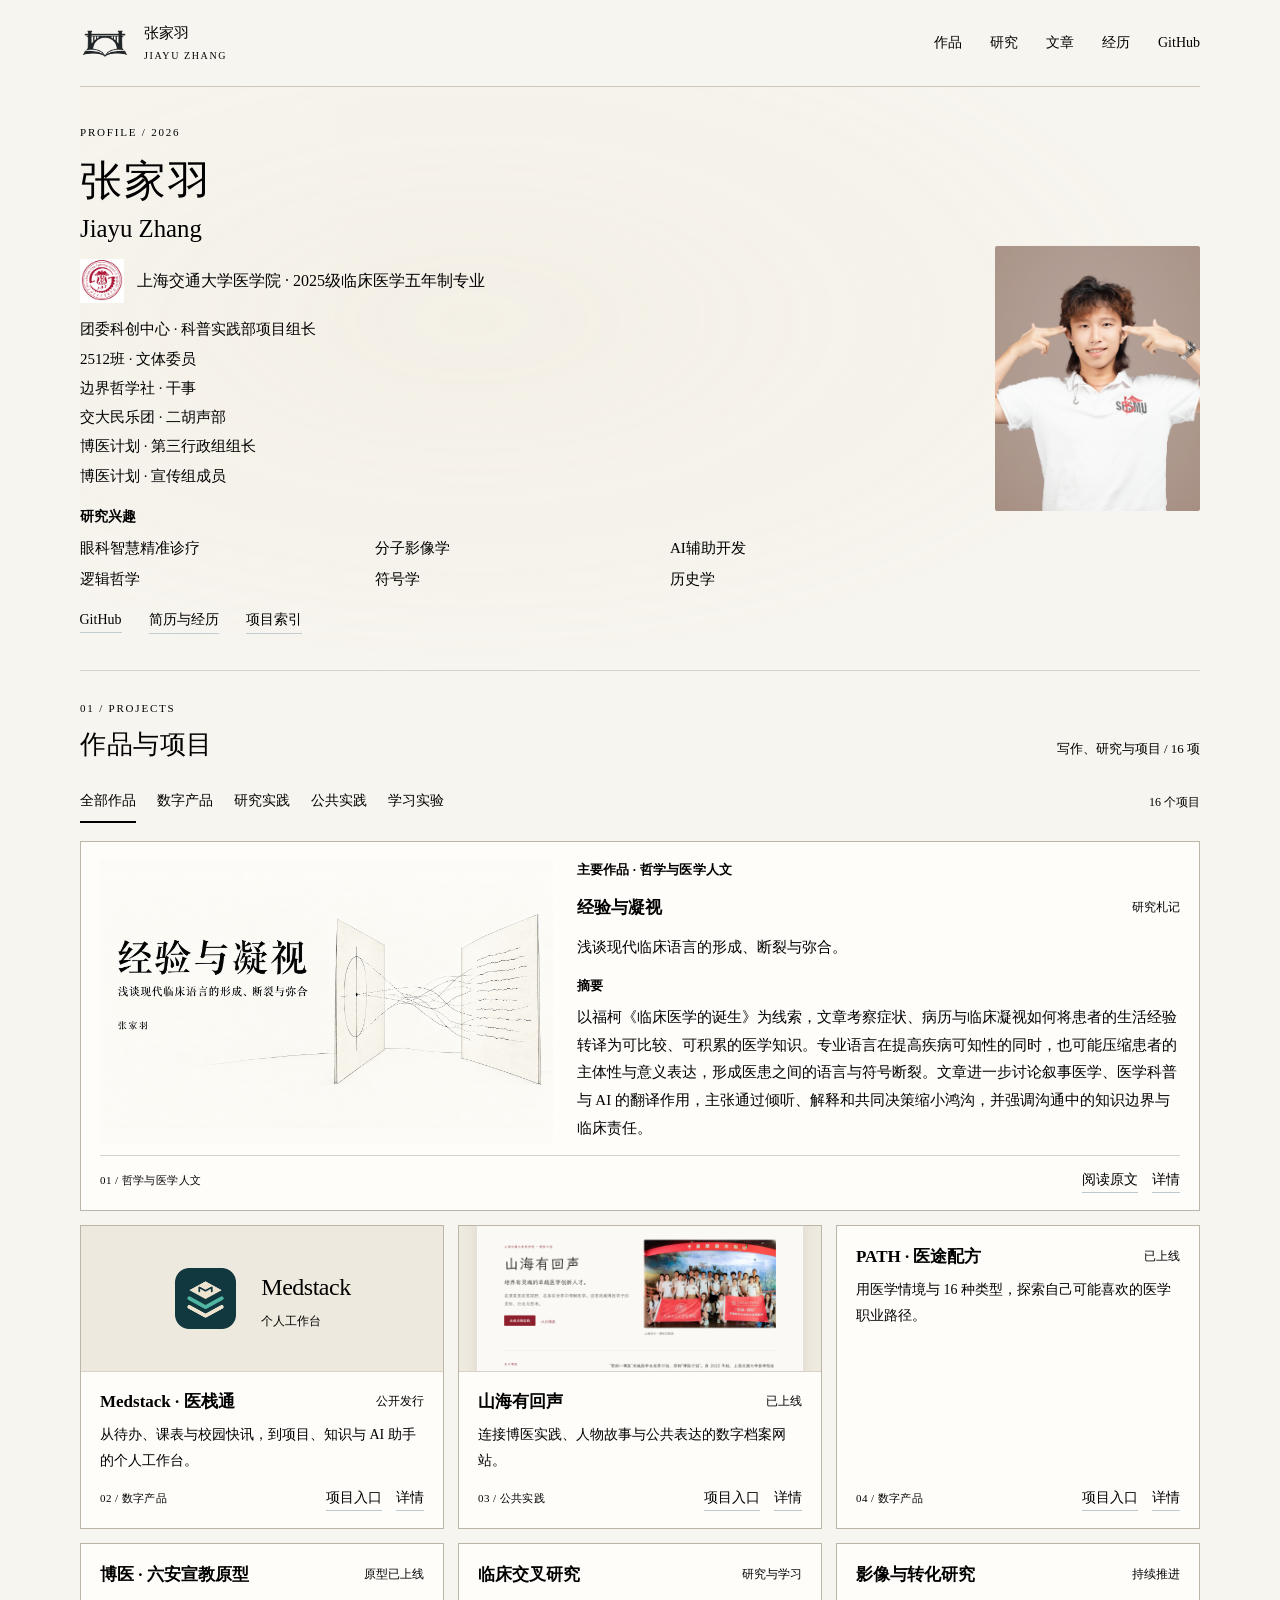
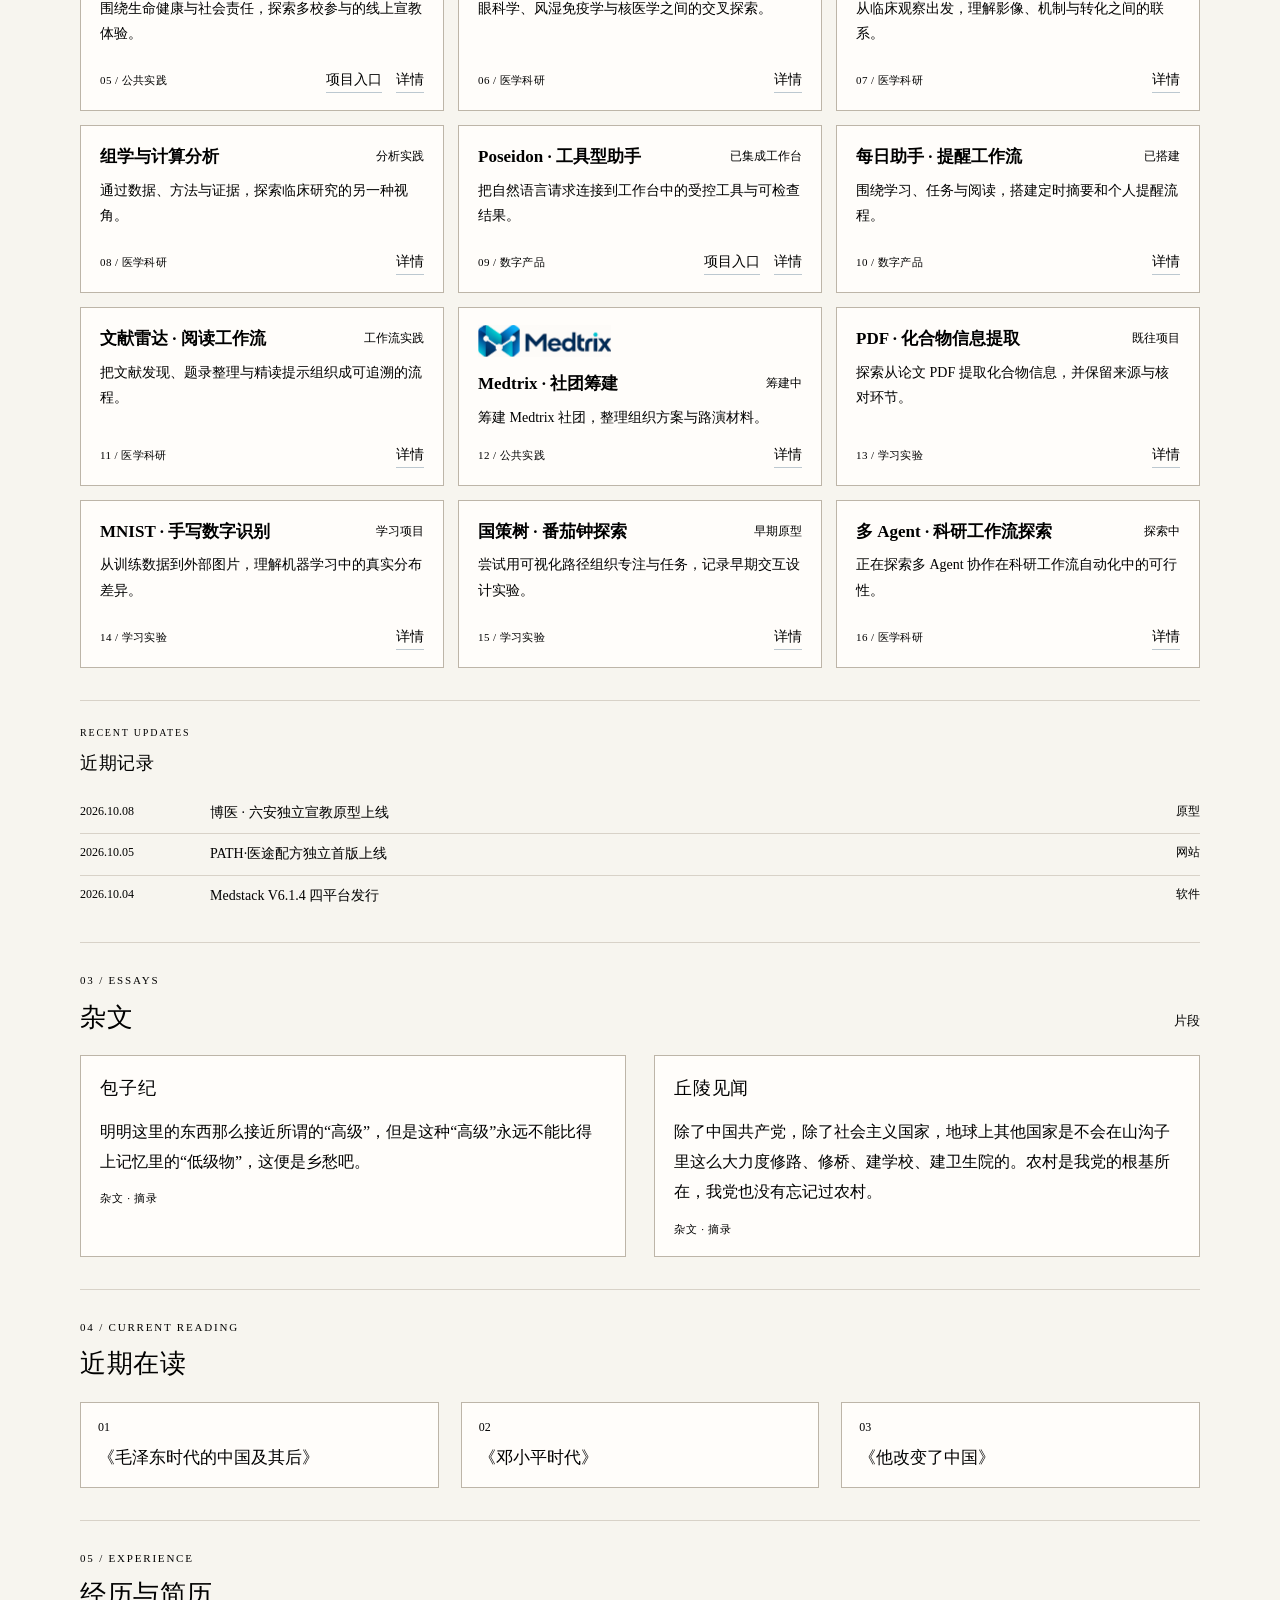
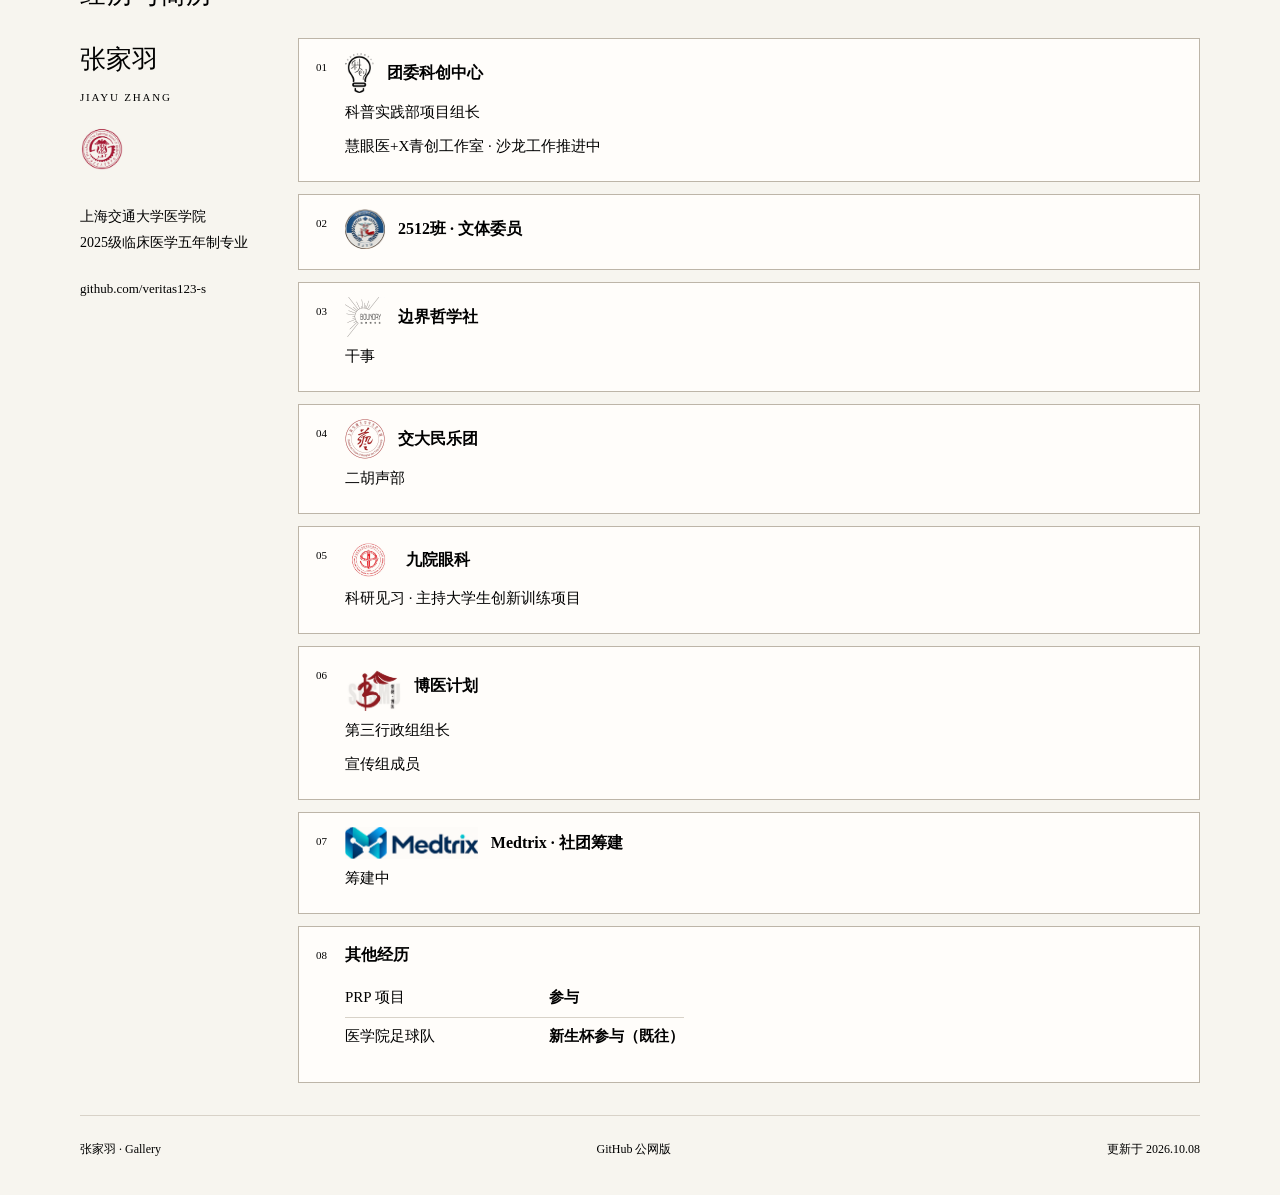
==== commit a896d882: "Specify both Boyi Plan roles" ====
--- a/index.html
+++ b/index.html
@@ -14,7 +14,7 @@
   <header class="topbar"><a class="brand" href="#home" aria-label="张家羽主页"><img class="brand-logo" src="assets/personal-logo.png" alt="桥与书页 · 个人标识" width="50" height="50"><span>张家羽<span class="brand-sub">JIAYU ZHANG</span></span></a><nav aria-label="主导航"><a href="#work">作品</a><a href="#about">研究</a><a href="#writing">文章</a><a href="#resume">经历</a><a href="https://github.com/veritas123-s" target="_blank" rel="noopener noreferrer">GitHub</a></nav></header>
   <main>
   <section class="hero" id="home">
-    <div class="hero-text"><p class="eyebrow">PROFILE / 2026</p><h1>张家羽</h1><p class="name-en">Jiayu Zhang</p><div class="affiliation"><span class="institution school"><img src="assets/institutions.jpg" alt="上海交通大学医学院校徽" width="1179" height="2014"></span><span>上海交通大学医学院 · 2025级临床医学五年制专业</span></div><ul class="profile-roles"><li>团委科创中心 · 科普实践部项目组长</li><li>2512班 · 文体委员</li><li>边界哲学社 · 干事</li><li>交大民乐团 · 二胡声部</li></ul><div class="hero-interests" id="about"><h2>研究兴趣</h2><ul class="interest-list"><li>眼科智慧精准诊疗</li><li>分子影像学</li><li>AI辅助开发</li><li>逻辑哲学</li><li>符号学</li><li>历史学</li></ul></div><div class="profile-links"><a href="https://github.com/veritas123-s" target="_blank" rel="noopener noreferrer">GitHub</a><a href="#resume">简历与经历</a><a href="#work">项目索引</a></div></div>
+    <div class="hero-text"><p class="eyebrow">PROFILE / 2026</p><h1>张家羽</h1><p class="name-en">Jiayu Zhang</p><div class="affiliation"><span class="institution school"><img src="assets/institutions.jpg" alt="上海交通大学医学院校徽" width="1179" height="2014"></span><span>上海交通大学医学院 · 2025级临床医学五年制专业</span></div><ul class="profile-roles"><li>团委科创中心 · 科普实践部项目组长</li><li>2512班 · 文体委员</li><li>边界哲学社 · 干事</li><li>交大民乐团 · 二胡声部</li><li>博医计划 · 第三行政组组长</li><li>博医计划 · 宣传组成员</li></ul><div class="hero-interests" id="about"><h2>研究兴趣</h2><ul class="interest-list"><li>眼科智慧精准诊疗</li><li>分子影像学</li><li>AI辅助开发</li><li>逻辑哲学</li><li>符号学</li><li>历史学</li></ul></div><div class="profile-links"><a href="https://github.com/veritas123-s" target="_blank" rel="noopener noreferrer">GitHub</a><a href="#resume">简历与经历</a><a href="#work">项目索引</a></div></div>
     <figure class="portrait"><img src="assets/portrait.jpg" alt="张家羽个人肖像" width="2667" height="4000" fetchpriority="high"></figure>
   </section>
 
@@ -26,7 +26,7 @@
 
   <section class="writing section" id="writing"><div class="section-top"><div><p class="eyebrow">03 / ESSAYS</p><h2>杂文</h2></div><p class="section-caption">片段</p></div><div class="writing-grid"><article class="essay-excerpt"><h3>包子纪</h3><blockquote>明明这里的东西那么接近所谓的“高级”，但是这种“高级”永远不能比得上记忆里的“低级物”，这便是乡愁吧。</blockquote><p class="essay-meta">杂文 · 摘录</p></article><article class="essay-excerpt"><h3>丘陵见闻</h3><blockquote>除了中国共产党，除了社会主义国家，地球上其他国家是不会在山沟子里这么大力度修路、修桥、建学校、建卫生院的。农村是我党的根基所在，我党也没有忘记过农村。</blockquote><p class="essay-meta">杂文 · 摘录</p></article></div></section>
 <section class="reading section" id="reading"><div class="section-top"><div><p class="eyebrow">04 / CURRENT READING</p><h2>近期在读</h2></div></div><ol class="reading-list"><li><span class="reading-number">01</span><span class="reading-title">《毛泽东时代的中国及其后》</span></li><li><span class="reading-number">02</span><span class="reading-title">《邓小平时代》</span></li><li><span class="reading-number">03</span><span class="reading-title">《他改变了中国》</span></li></ol></section>
-<section class="resume section" id="resume"><div class="section-top"><div><p class="eyebrow">05 / EXPERIENCE</p><h2>经历与简历</h2></div></div><div class="resume-grid"><div class="resume-sidebar"><h3>张家羽</h3><p>JIAYU ZHANG</p><div class="resume-institution"><span class="institution school"><img src="assets/institutions.jpg" alt="上海交通大学医学院校徽" width="1179" height="2014" loading="lazy"></span><p class="resume-school">上海交通大学医学院<br>2025级临床医学五年制专业</p></div><a href="https://github.com/veritas123-s" target="_blank" rel="noopener noreferrer">github.com/veritas123-s</a></div><div class="experience-list"><article><span class="experience-index">01</span><div><h3 class="institution-heading"><span class="institution science"><img src="assets/science-center.png" alt="团委科创中心标识" width="1280" height="910" loading="lazy"></span><span>团委科创中心</span></h3><p class="position-line">科普实践部项目组长</p><p class="salon-note">慧眼医+X青创工作室 · 沙龙工作推进中</p></div></article><article><span class="experience-index">02</span><div><h3 class="institution-heading"><img class="role-logo" src="assets/class-emblem.jpg" alt="班徽" width="1286" height="1280" loading="lazy"><span>2512班 · 文体委员</span></h3></div></article><article><span class="experience-index">03</span><div><h3 class="institution-heading"><img class="role-logo" src="assets/philosophy-society.jpg" alt="边界哲学社标识" width="640" height="640" loading="lazy"><span>边界哲学社</span></h3><p class="position-line">干事</p></div></article><article><span class="experience-index">04</span><div><h3 class="institution-heading"><img class="role-logo" src="assets/art-troupe.jpg" alt="上海交通大学学生艺术团标识" width="640" height="640" loading="lazy"><span>交大民乐团</span></h3><p class="position-line">二胡声部</p></div></article><article><span class="experience-index">05</span><div><h3 class="institution-heading"><img class="hospital-logo" src="assets/ninth-hospital.png" alt="上海交通大学医学院附属第九人民医院标识" width="675" height="483" loading="lazy"><span>九院眼科</span></h3><p class="position-line">科研见习 · 主持大学生创新训练项目</p></div></article><article><span class="experience-index">06</span><div><h3 class="institution-heading"><span class="institution boyi"><img src="assets/institutions.jpg" alt="荣昶 · 博医标识" width="1179" height="2014" loading="lazy"></span><span>博医计划</span></h3><p class="position-line">实践与内容建设</p></div></article><article><span class="experience-index">07</span><div><h3 class="institution-heading"><span class="institution medtrix"><img src="assets/medtrix-logo.png" alt="Medtrix 社团标识" width="1254" height="1254" loading="lazy"></span><span>Medtrix · 社团筹建</span></h3><p class="position-line">筹建中</p></div></article><article><span class="experience-index">08</span><div><h3>其他经历</h3><dl class="role-list"><div><dt>PRP 项目</dt><dd>参与</dd></div><div><dt>医学院足球队</dt><dd>新生杯参与（既往）</dd></div></dl></div></article></div></div></section>
+<section class="resume section" id="resume"><div class="section-top"><div><p class="eyebrow">05 / EXPERIENCE</p><h2>经历与简历</h2></div></div><div class="resume-grid"><div class="resume-sidebar"><h3>张家羽</h3><p>JIAYU ZHANG</p><div class="resume-institution"><span class="institution school"><img src="assets/institutions.jpg" alt="上海交通大学医学院校徽" width="1179" height="2014" loading="lazy"></span><p class="resume-school">上海交通大学医学院<br>2025级临床医学五年制专业</p></div><a href="https://github.com/veritas123-s" target="_blank" rel="noopener noreferrer">github.com/veritas123-s</a></div><div class="experience-list"><article><span class="experience-index">01</span><div><h3 class="institution-heading"><span class="institution science"><img src="assets/science-center.png" alt="团委科创中心标识" width="1280" height="910" loading="lazy"></span><span>团委科创中心</span></h3><p class="position-line">科普实践部项目组长</p><p class="salon-note">慧眼医+X青创工作室 · 沙龙工作推进中</p></div></article><article><span class="experience-index">02</span><div><h3 class="institution-heading"><img class="role-logo" src="assets/class-emblem.jpg" alt="班徽" width="1286" height="1280" loading="lazy"><span>2512班 · 文体委员</span></h3></div></article><article><span class="experience-index">03</span><div><h3 class="institution-heading"><img class="role-logo" src="assets/philosophy-society.jpg" alt="边界哲学社标识" width="640" height="640" loading="lazy"><span>边界哲学社</span></h3><p class="position-line">干事</p></div></article><article><span class="experience-index">04</span><div><h3 class="institution-heading"><img class="role-logo" src="assets/art-troupe.jpg" alt="上海交通大学学生艺术团标识" width="640" height="640" loading="lazy"><span>交大民乐团</span></h3><p class="position-line">二胡声部</p></div></article><article><span class="experience-index">05</span><div><h3 class="institution-heading"><img class="hospital-logo" src="assets/ninth-hospital.png" alt="上海交通大学医学院附属第九人民医院标识" width="675" height="483" loading="lazy"><span>九院眼科</span></h3><p class="position-line">科研见习 · 主持大学生创新训练项目</p></div></article><article><span class="experience-index">06</span><div><h3 class="institution-heading"><span class="institution boyi"><img src="assets/institutions.jpg" alt="荣昶 · 博医标识" width="1179" height="2014" loading="lazy"></span><span>博医计划</span></h3><p class="position-line">第三行政组组长</p><p class="position-line">宣传组成员</p></div></article><article><span class="experience-index">07</span><div><h3 class="institution-heading"><span class="institution medtrix"><img src="assets/medtrix-logo.png" alt="Medtrix 社团标识" width="1254" height="1254" loading="lazy"></span><span>Medtrix · 社团筹建</span></h3><p class="position-line">筹建中</p></div></article><article><span class="experience-index">08</span><div><h3>其他经历</h3><dl class="role-list"><div><dt>PRP 项目</dt><dd>参与</dd></div><div><dt>医学院足球队</dt><dd>新生杯参与（既往）</dd></div></dl></div></article></div></div></section>
   </main>
   <footer><a href="#home">张家羽 · Gallery</a><a href="https://veritas123-s.github.io/" target="_blank" rel="noopener noreferrer">GitHub 公网版</a><span>更新于 2026.10.08</span></footer>
   <dialog id="project-dialog" aria-labelledby="detail-title"><div class="dialog-top"><span class="eyebrow">PROJECT NOTES</span><button id="close-dialog" aria-label="关闭项目详情">关闭 <span>×</span></button></div><div id="detail-content"></div></dialog>
--- a/style.css
+++ b/style.css
@@ -288,13 +288,17 @@
 .project-card,.essay-excerpt,.experience-list article,.reading-list li{background:var(--panel);border-color:#bdb5a8}
 .project-card-featured,.experience-list article:last-child{border-color:#bdb5a8}
 .project-card:hover{box-shadow:0 7px 20px #3d30200a}
-.experience-list .institution.science{width:1.8rem;height:2.5rem}
-.experience-list .salon-note{margin-top:5px!important}
 .cover{background:#eee9de}
-.project-card-featured{display:grid;grid-template-columns:minmax(0,.95fr) minmax(0,1fr);column-gap:21px}
+.project-card-featured{grid-column:1/-1;display:grid;grid-template-columns:minmax(0,.9fr) minmax(0,1.2fr);column-gap:24px}
 .project-card-featured>.featured-label,.project-card-featured>.card-top,.project-card-featured>.card-desc,.project-card-featured>.card-summary{grid-column:2}
 .project-card-featured>.cover-essay{grid-column:1;grid-row:1/span 4;height:auto;min-height:220px;margin:0;border:0;background:#fcfbf8;align-self:stretch}
 .cover-essay img{width:100%;height:100%;object-fit:contain}
 .project-card-featured>.card-bottom{grid-column:1/-1;padding-top:12px;border-top:1px solid var(--line);margin-top:12px}
 .project-card-featured .card-summary{font-size:.9375rem;line-height:1.85;margin-bottom:0}
 @media(max-width:760px){.project-card-featured{display:flex}.project-card-featured>.cover-essay{order:-1;height:auto;min-height:0;aspect-ratio:1672/941;margin-bottom:15px;flex:none}.project-card-featured>.card-bottom{width:100%}}
+
+/* White logo grounds blend into the paper without changing the source marks. */
+.institution{background:transparent;mix-blend-mode:normal}
+.brand-logo,.institution img,.role-logo,.hospital-logo,.cover-medstack img{mix-blend-mode:multiply;background:transparent}
+.experience-list .institution.science{width:1.8rem;height:2.5rem}
+.experience-list .salon-note{margin-top:5px!important}
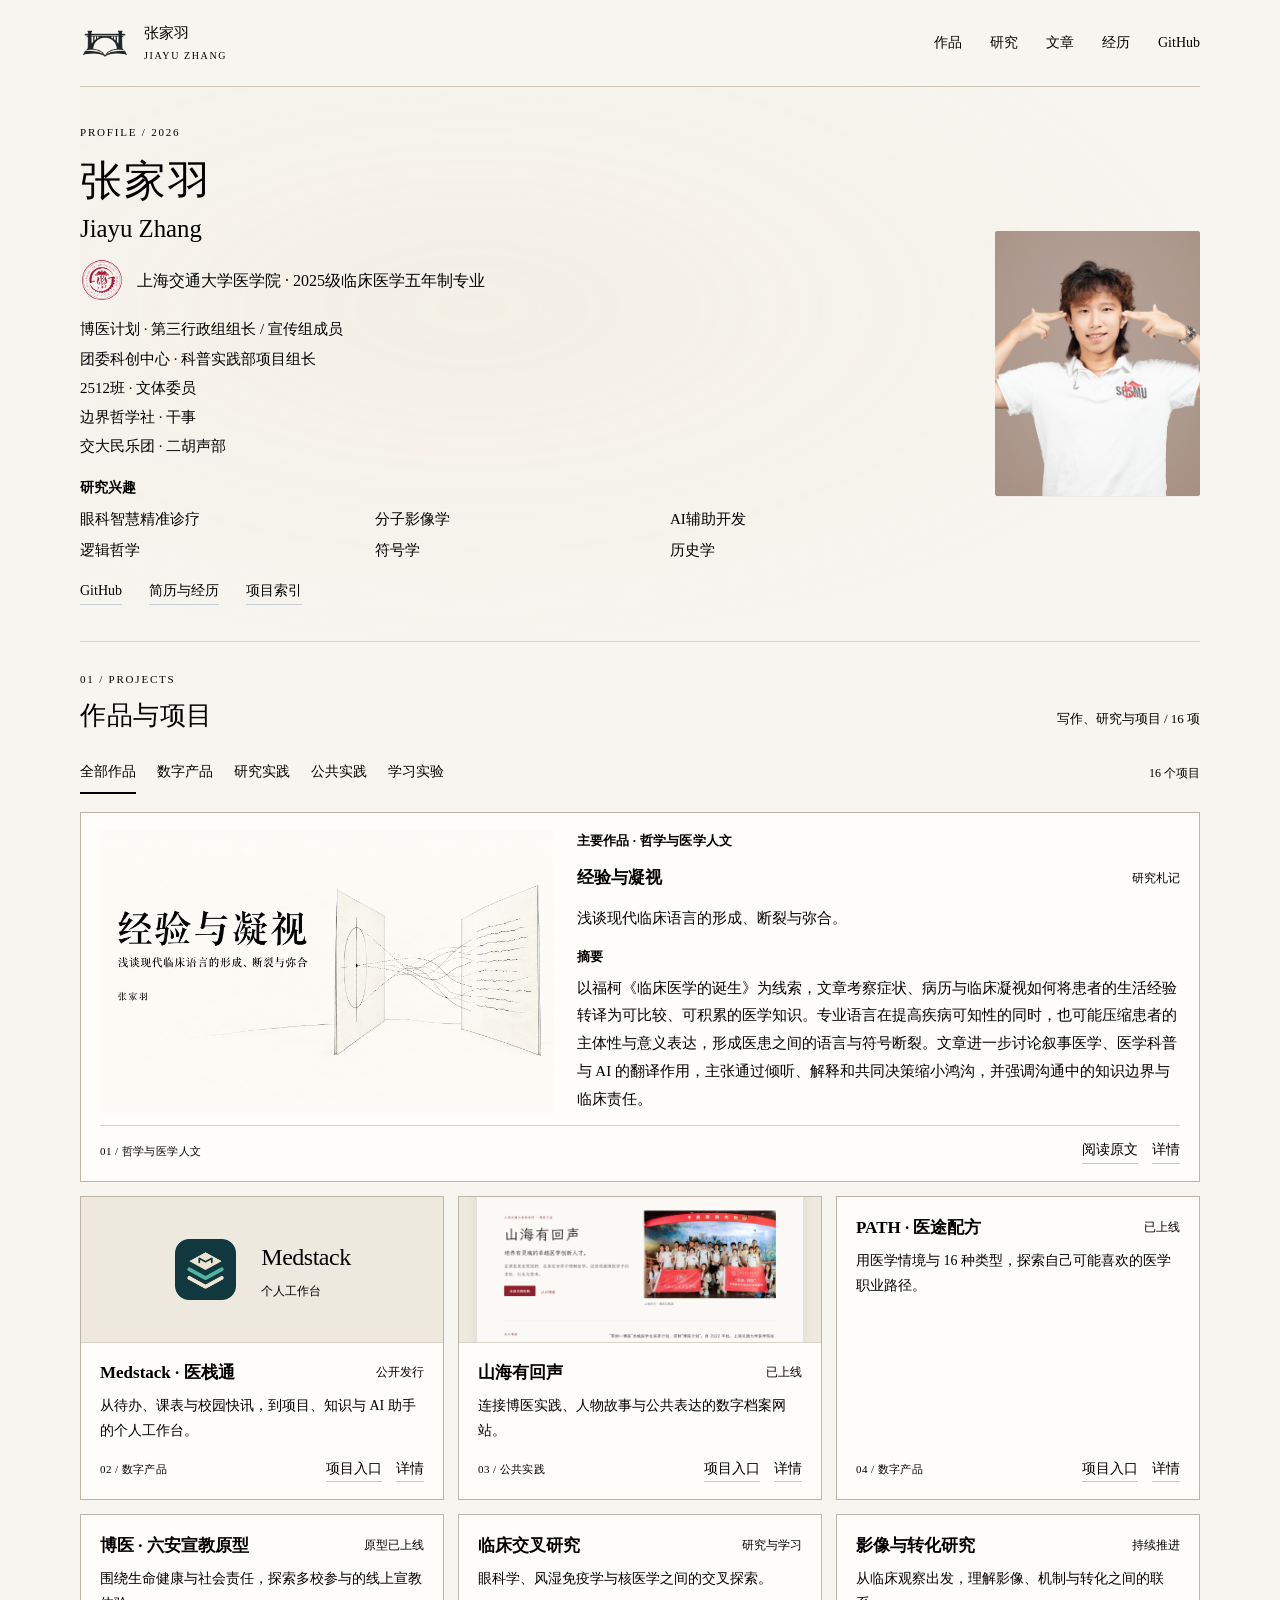
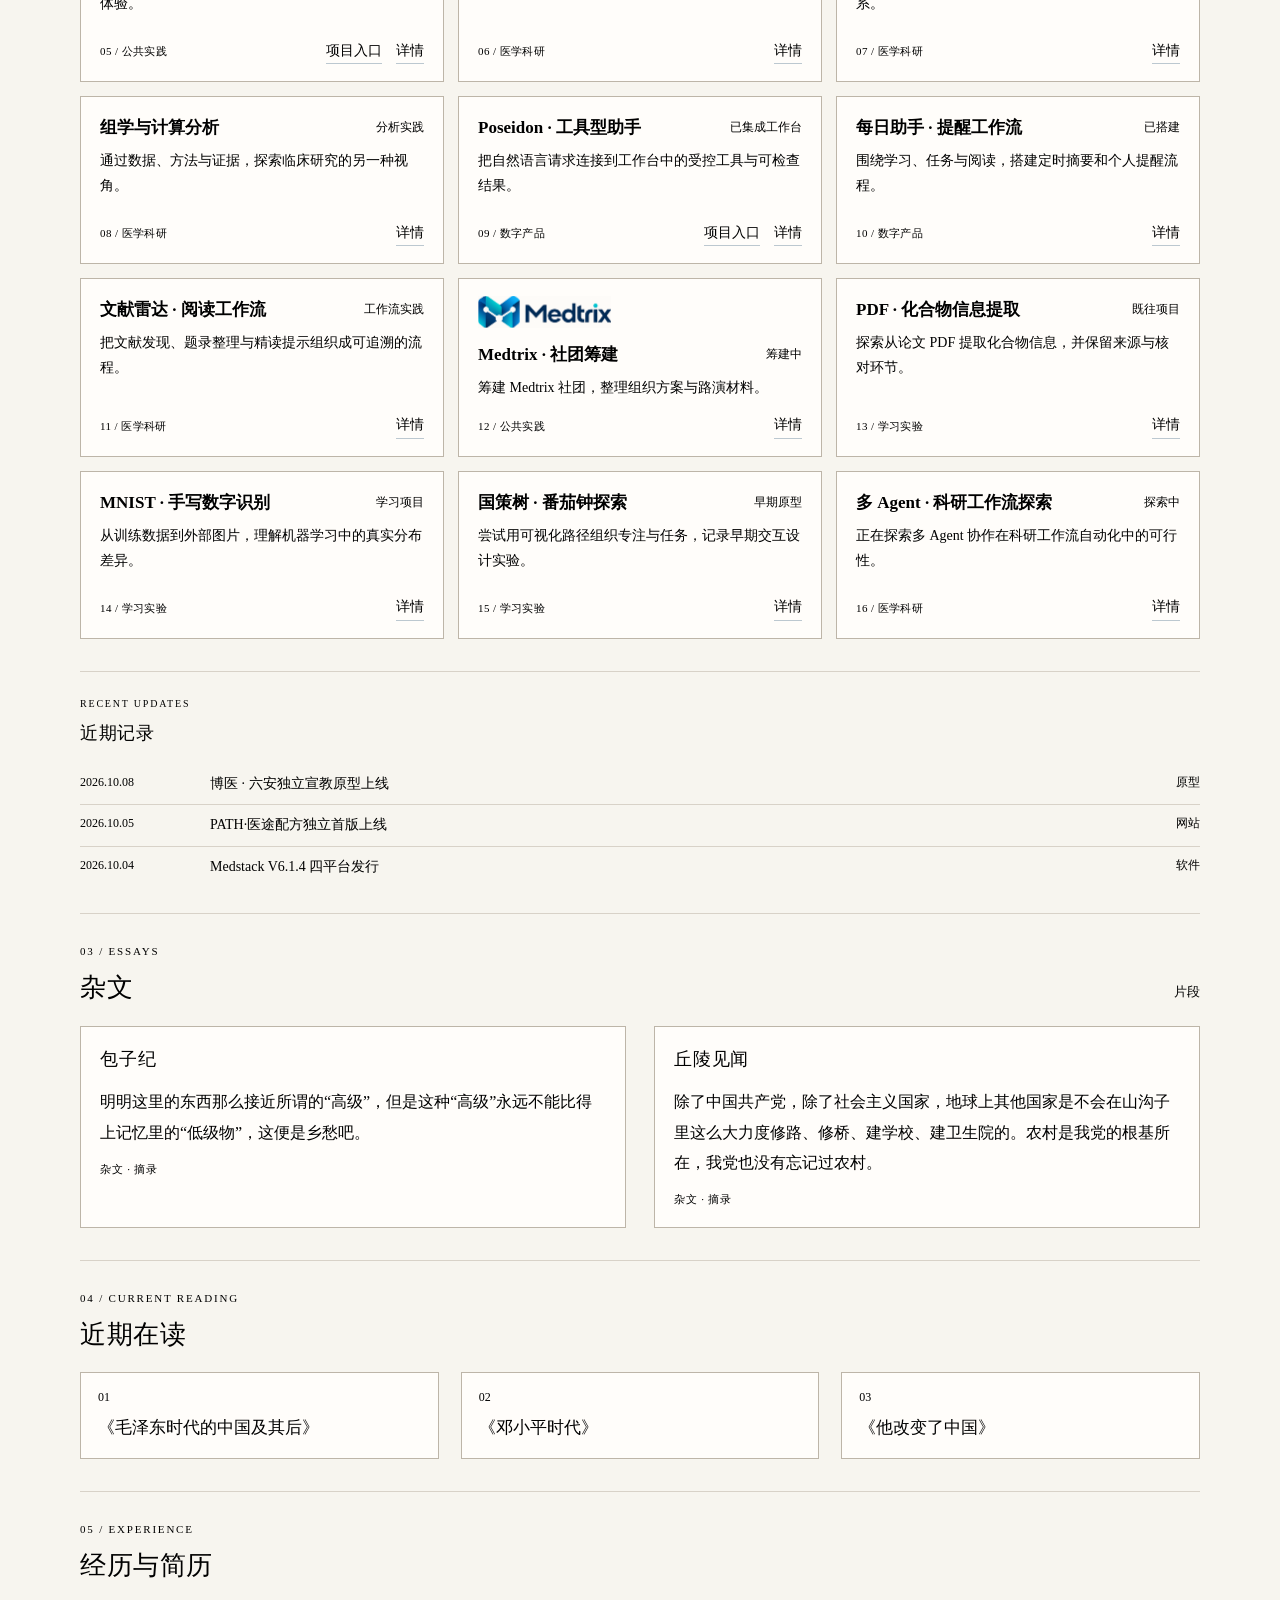
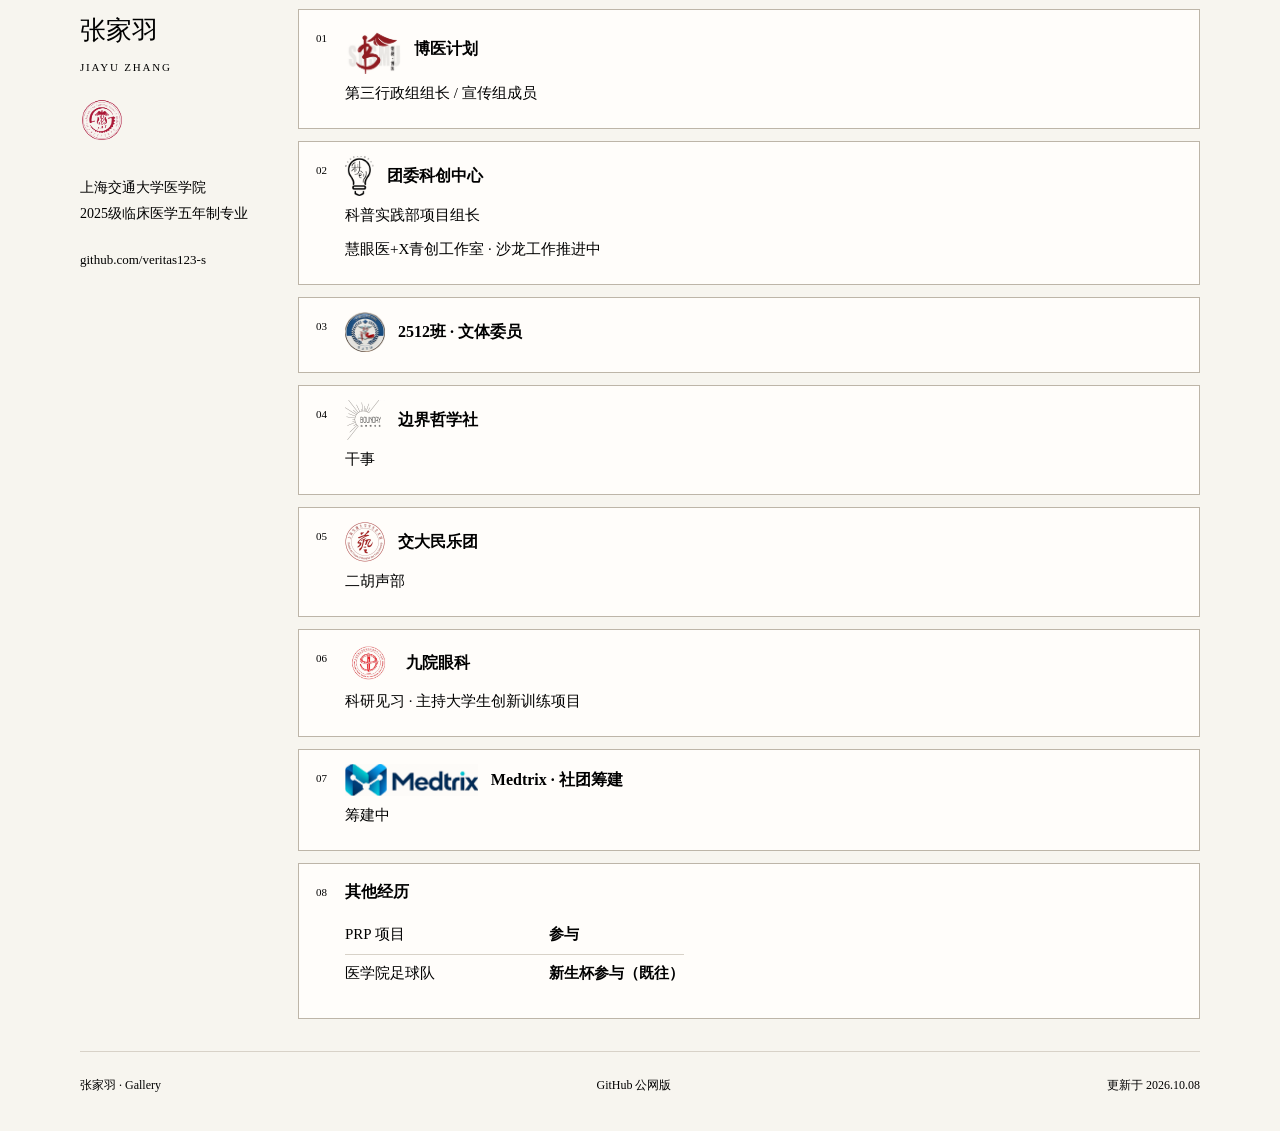
==== commit 9fdfc609: "Blend school seal and prioritize combined Boyi roles" ====
--- a/index.html
+++ b/index.html
@@ -6,15 +6,15 @@
   <meta name="description" content="张家羽的个人作品与经历档案。医学研究、数字产品与公共实践。">
   <meta name="theme-color" content="#fafbfc">
   <link rel="icon" type="image/png" href="assets/personal-logo.png">
-  <link rel="stylesheet" href="style.css">
+  <link rel="stylesheet" href="style.css"><link rel="stylesheet" href="editorial.css">
 </head>
-<body>
+<body><svg class="logo-filters" width="0" height="0" aria-hidden="true" focusable="false"><defs><filter id="logo-white-transparent" color-interpolation-filters="sRGB"><feColorMatrix type="matrix" values="1 0 0 0 0 0 1 0 0 0 0 0 1 0 0 -1 -1 -1 0 3"/></filter></defs></svg>
 <div class="reading-progress" aria-hidden="true"></div>
   <a class="skip" href="#work">跳至项目</a>
   <header class="topbar"><a class="brand" href="#home" aria-label="张家羽主页"><img class="brand-logo" src="assets/personal-logo.png" alt="桥与书页 · 个人标识" width="50" height="50"><span>张家羽<span class="brand-sub">JIAYU ZHANG</span></span></a><nav aria-label="主导航"><a href="#work">作品</a><a href="#about">研究</a><a href="#writing">文章</a><a href="#resume">经历</a><a href="https://github.com/veritas123-s" target="_blank" rel="noopener noreferrer">GitHub</a></nav></header>
   <main>
   <section class="hero" id="home">
-    <div class="hero-text"><p class="eyebrow">PROFILE / 2026</p><h1>张家羽</h1><p class="name-en">Jiayu Zhang</p><div class="affiliation"><span class="institution school"><img src="assets/institutions.jpg" alt="上海交通大学医学院校徽" width="1179" height="2014"></span><span>上海交通大学医学院 · 2025级临床医学五年制专业</span></div><ul class="profile-roles"><li>团委科创中心 · 科普实践部项目组长</li><li>2512班 · 文体委员</li><li>边界哲学社 · 干事</li><li>交大民乐团 · 二胡声部</li><li>博医计划 · 第三行政组组长</li><li>博医计划 · 宣传组成员</li></ul><div class="hero-interests" id="about"><h2>研究兴趣</h2><ul class="interest-list"><li>眼科智慧精准诊疗</li><li>分子影像学</li><li>AI辅助开发</li><li>逻辑哲学</li><li>符号学</li><li>历史学</li></ul></div><div class="profile-links"><a href="https://github.com/veritas123-s" target="_blank" rel="noopener noreferrer">GitHub</a><a href="#resume">简历与经历</a><a href="#work">项目索引</a></div></div>
+    <div class="hero-text"><p class="eyebrow">PROFILE / 2026</p><h1>张家羽</h1><p class="name-en">Jiayu Zhang</p><div class="affiliation"><span class="institution school"><img src="assets/institutions.jpg" alt="上海交通大学医学院校徽" width="1179" height="2014"></span><span>上海交通大学医学院 · 2025级临床医学五年制专业</span></div><ul class="profile-roles"><li>博医计划 · 第三行政组组长 / 宣传组成员</li><li>团委科创中心 · 科普实践部项目组长</li><li>2512班 · 文体委员</li><li>边界哲学社 · 干事</li><li>交大民乐团 · 二胡声部</li></ul><div class="hero-interests" id="about"><h2>研究兴趣</h2><ul class="interest-list"><li>眼科智慧精准诊疗</li><li>分子影像学</li><li>AI辅助开发</li><li>逻辑哲学</li><li>符号学</li><li>历史学</li></ul></div><div class="profile-links"><a href="https://github.com/veritas123-s" target="_blank" rel="noopener noreferrer">GitHub</a><a href="#resume">简历与经历</a><a href="#work">项目索引</a></div></div>
     <figure class="portrait"><img src="assets/portrait.jpg" alt="张家羽个人肖像" width="2667" height="4000" fetchpriority="high"></figure>
   </section>
 
@@ -26,7 +26,7 @@
 
   <section class="writing section" id="writing"><div class="section-top"><div><p class="eyebrow">03 / ESSAYS</p><h2>杂文</h2></div><p class="section-caption">片段</p></div><div class="writing-grid"><article class="essay-excerpt"><h3>包子纪</h3><blockquote>明明这里的东西那么接近所谓的“高级”，但是这种“高级”永远不能比得上记忆里的“低级物”，这便是乡愁吧。</blockquote><p class="essay-meta">杂文 · 摘录</p></article><article class="essay-excerpt"><h3>丘陵见闻</h3><blockquote>除了中国共产党，除了社会主义国家，地球上其他国家是不会在山沟子里这么大力度修路、修桥、建学校、建卫生院的。农村是我党的根基所在，我党也没有忘记过农村。</blockquote><p class="essay-meta">杂文 · 摘录</p></article></div></section>
 <section class="reading section" id="reading"><div class="section-top"><div><p class="eyebrow">04 / CURRENT READING</p><h2>近期在读</h2></div></div><ol class="reading-list"><li><span class="reading-number">01</span><span class="reading-title">《毛泽东时代的中国及其后》</span></li><li><span class="reading-number">02</span><span class="reading-title">《邓小平时代》</span></li><li><span class="reading-number">03</span><span class="reading-title">《他改变了中国》</span></li></ol></section>
-<section class="resume section" id="resume"><div class="section-top"><div><p class="eyebrow">05 / EXPERIENCE</p><h2>经历与简历</h2></div></div><div class="resume-grid"><div class="resume-sidebar"><h3>张家羽</h3><p>JIAYU ZHANG</p><div class="resume-institution"><span class="institution school"><img src="assets/institutions.jpg" alt="上海交通大学医学院校徽" width="1179" height="2014" loading="lazy"></span><p class="resume-school">上海交通大学医学院<br>2025级临床医学五年制专业</p></div><a href="https://github.com/veritas123-s" target="_blank" rel="noopener noreferrer">github.com/veritas123-s</a></div><div class="experience-list"><article><span class="experience-index">01</span><div><h3 class="institution-heading"><span class="institution science"><img src="assets/science-center.png" alt="团委科创中心标识" width="1280" height="910" loading="lazy"></span><span>团委科创中心</span></h3><p class="position-line">科普实践部项目组长</p><p class="salon-note">慧眼医+X青创工作室 · 沙龙工作推进中</p></div></article><article><span class="experience-index">02</span><div><h3 class="institution-heading"><img class="role-logo" src="assets/class-emblem.jpg" alt="班徽" width="1286" height="1280" loading="lazy"><span>2512班 · 文体委员</span></h3></div></article><article><span class="experience-index">03</span><div><h3 class="institution-heading"><img class="role-logo" src="assets/philosophy-society.jpg" alt="边界哲学社标识" width="640" height="640" loading="lazy"><span>边界哲学社</span></h3><p class="position-line">干事</p></div></article><article><span class="experience-index">04</span><div><h3 class="institution-heading"><img class="role-logo" src="assets/art-troupe.jpg" alt="上海交通大学学生艺术团标识" width="640" height="640" loading="lazy"><span>交大民乐团</span></h3><p class="position-line">二胡声部</p></div></article><article><span class="experience-index">05</span><div><h3 class="institution-heading"><img class="hospital-logo" src="assets/ninth-hospital.png" alt="上海交通大学医学院附属第九人民医院标识" width="675" height="483" loading="lazy"><span>九院眼科</span></h3><p class="position-line">科研见习 · 主持大学生创新训练项目</p></div></article><article><span class="experience-index">06</span><div><h3 class="institution-heading"><span class="institution boyi"><img src="assets/institutions.jpg" alt="荣昶 · 博医标识" width="1179" height="2014" loading="lazy"></span><span>博医计划</span></h3><p class="position-line">第三行政组组长</p><p class="position-line">宣传组成员</p></div></article><article><span class="experience-index">07</span><div><h3 class="institution-heading"><span class="institution medtrix"><img src="assets/medtrix-logo.png" alt="Medtrix 社团标识" width="1254" height="1254" loading="lazy"></span><span>Medtrix · 社团筹建</span></h3><p class="position-line">筹建中</p></div></article><article><span class="experience-index">08</span><div><h3>其他经历</h3><dl class="role-list"><div><dt>PRP 项目</dt><dd>参与</dd></div><div><dt>医学院足球队</dt><dd>新生杯参与（既往）</dd></div></dl></div></article></div></div></section>
+<section class="resume section" id="resume"><div class="section-top"><div><p class="eyebrow">05 / EXPERIENCE</p><h2>经历与简历</h2></div></div><div class="resume-grid"><div class="resume-sidebar"><h3>张家羽</h3><p>JIAYU ZHANG</p><div class="resume-institution"><span class="institution school"><img src="assets/institutions.jpg" alt="上海交通大学医学院校徽" width="1179" height="2014" loading="lazy"></span><p class="resume-school">上海交通大学医学院<br>2025级临床医学五年制专业</p></div><a href="https://github.com/veritas123-s" target="_blank" rel="noopener noreferrer">github.com/veritas123-s</a></div><div class="experience-list"><article><span class="experience-index">01</span><div><h3 class="institution-heading"><span class="institution boyi"><img src="assets/institutions.jpg" alt="荣昶 · 博医标识" width="1179" height="2014" loading="lazy"></span><span>博医计划</span></h3><p class="position-line">第三行政组组长 / 宣传组成员</p></div></article><article><span class="experience-index">02</span><div><h3 class="institution-heading"><span class="institution science"><img src="assets/science-center.png" alt="团委科创中心标识" width="1280" height="910" loading="lazy"></span><span>团委科创中心</span></h3><p class="position-line">科普实践部项目组长</p><p class="salon-note">慧眼医+X青创工作室 · 沙龙工作推进中</p></div></article><article><span class="experience-index">03</span><div><h3 class="institution-heading"><img class="role-logo" src="assets/class-emblem.jpg" alt="班徽" width="1286" height="1280" loading="lazy"><span>2512班 · 文体委员</span></h3></div></article><article><span class="experience-index">04</span><div><h3 class="institution-heading"><img class="role-logo" src="assets/philosophy-society.jpg" alt="边界哲学社标识" width="640" height="640" loading="lazy"><span>边界哲学社</span></h3><p class="position-line">干事</p></div></article><article><span class="experience-index">05</span><div><h3 class="institution-heading"><img class="role-logo" src="assets/art-troupe.jpg" alt="上海交通大学学生艺术团标识" width="640" height="640" loading="lazy"><span>交大民乐团</span></h3><p class="position-line">二胡声部</p></div></article><article><span class="experience-index">06</span><div><h3 class="institution-heading"><img class="hospital-logo" src="assets/ninth-hospital.png" alt="上海交通大学医学院附属第九人民医院标识" width="675" height="483" loading="lazy"><span>九院眼科</span></h3><p class="position-line">科研见习 · 主持大学生创新训练项目</p></div></article><article><span class="experience-index">07</span><div><h3 class="institution-heading"><span class="institution medtrix"><img src="assets/medtrix-logo.png" alt="Medtrix 社团标识" width="1254" height="1254" loading="lazy"></span><span>Medtrix · 社团筹建</span></h3><p class="position-line">筹建中</p></div></article><article><span class="experience-index">08</span><div><h3>其他经历</h3><dl class="role-list"><div><dt>PRP 项目</dt><dd>参与</dd></div><div><dt>医学院足球队</dt><dd>新生杯参与（既往）</dd></div></dl></div></article></div></div></section>
   </main>
   <footer><a href="#home">张家羽 · Gallery</a><a href="https://veritas123-s.github.io/" target="_blank" rel="noopener noreferrer">GitHub 公网版</a><span>更新于 2026.10.08</span></footer>
   <dialog id="project-dialog" aria-labelledby="detail-title"><div class="dialog-top"><span class="eyebrow">PROJECT NOTES</span><button id="close-dialog" aria-label="关闭项目详情">关闭 <span>×</span></button></div><div id="detail-content"></div></dialog>
--- a/style.css
+++ b/style.css
@@ -289,16 +289,10 @@
 .project-card-featured,.experience-list article:last-child{border-color:#bdb5a8}
 .project-card:hover{box-shadow:0 7px 20px #3d30200a}
 .cover{background:#eee9de}
-.project-card-featured{grid-column:1/-1;display:grid;grid-template-columns:minmax(0,.9fr) minmax(0,1.2fr);column-gap:24px}
+.project-card-featured{display:grid;grid-template-columns:minmax(0,.95fr) minmax(0,1fr);column-gap:21px}
 .project-card-featured>.featured-label,.project-card-featured>.card-top,.project-card-featured>.card-desc,.project-card-featured>.card-summary{grid-column:2}
 .project-card-featured>.cover-essay{grid-column:1;grid-row:1/span 4;height:auto;min-height:220px;margin:0;border:0;background:#fcfbf8;align-self:stretch}
 .cover-essay img{width:100%;height:100%;object-fit:contain}
 .project-card-featured>.card-bottom{grid-column:1/-1;padding-top:12px;border-top:1px solid var(--line);margin-top:12px}
 .project-card-featured .card-summary{font-size:.9375rem;line-height:1.85;margin-bottom:0}
 @media(max-width:760px){.project-card-featured{display:flex}.project-card-featured>.cover-essay{order:-1;height:auto;min-height:0;aspect-ratio:1672/941;margin-bottom:15px;flex:none}.project-card-featured>.card-bottom{width:100%}}
-
-/* White logo grounds blend into the paper without changing the source marks. */
-.institution{background:transparent;mix-blend-mode:normal}
-.brand-logo,.institution img,.role-logo,.hospital-logo,.cover-medstack img{mix-blend-mode:multiply;background:transparent}
-.experience-list .institution.science{width:1.8rem;height:2.5rem}
-.experience-list .salon-note{margin-top:5px!important}
--- a/editorial.css
+++ b/editorial.css
@@ -0,0 +1,8 @@
+/* Final paper layout and original institutional marks. */
+.project-card-featured{grid-column:1/-1;grid-template-columns:minmax(0,.9fr) minmax(0,1.2fr);column-gap:24px}
+.institution{background:transparent;mix-blend-mode:normal}
+.brand-logo,.institution img,.role-logo,.hospital-logo,.cover-medstack img{mix-blend-mode:multiply;background:transparent}
+.experience-list .institution.science{width:1.8rem;height:2.5rem}
+.experience-list .salon-note{margin-top:5px!important}
+.logo-filters{position:absolute;inline-size:0;block-size:0;pointer-events:none}
+.institution.school img{filter:url("#logo-white-transparent");mix-blend-mode:normal}
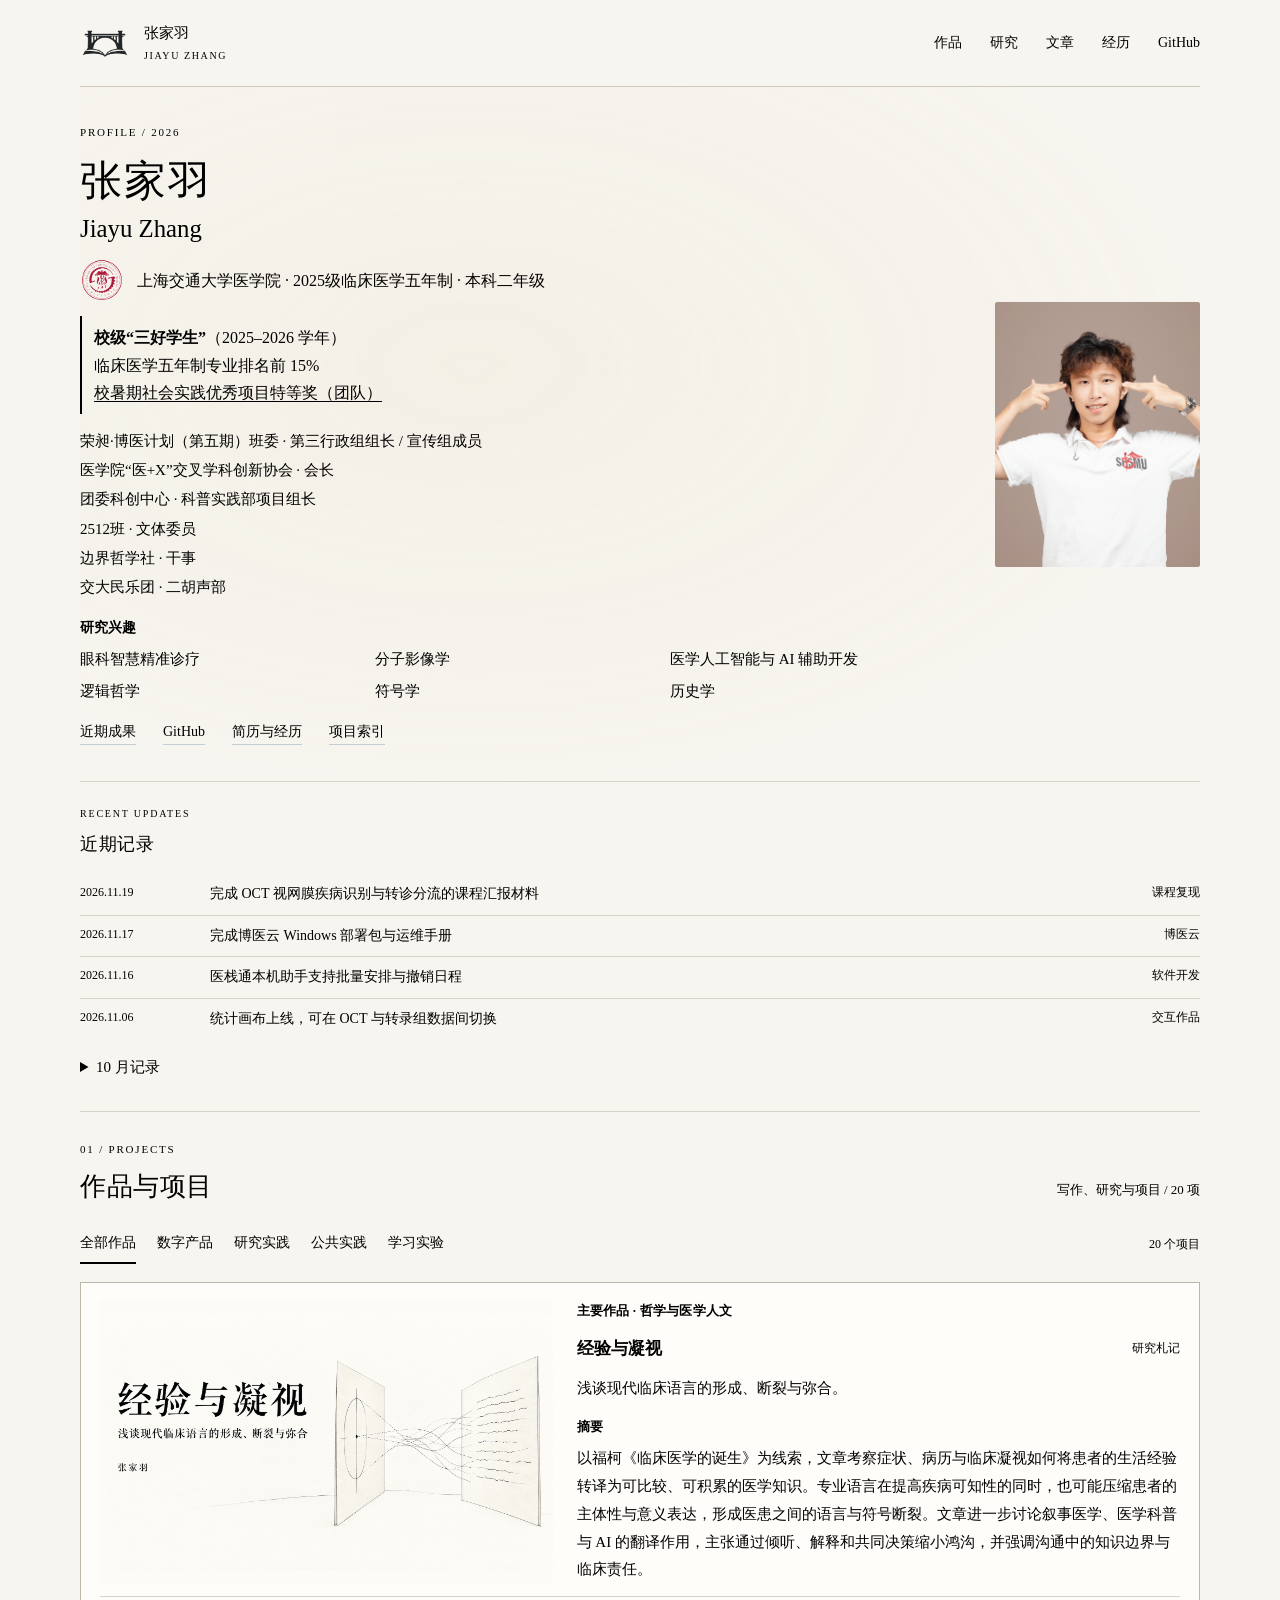
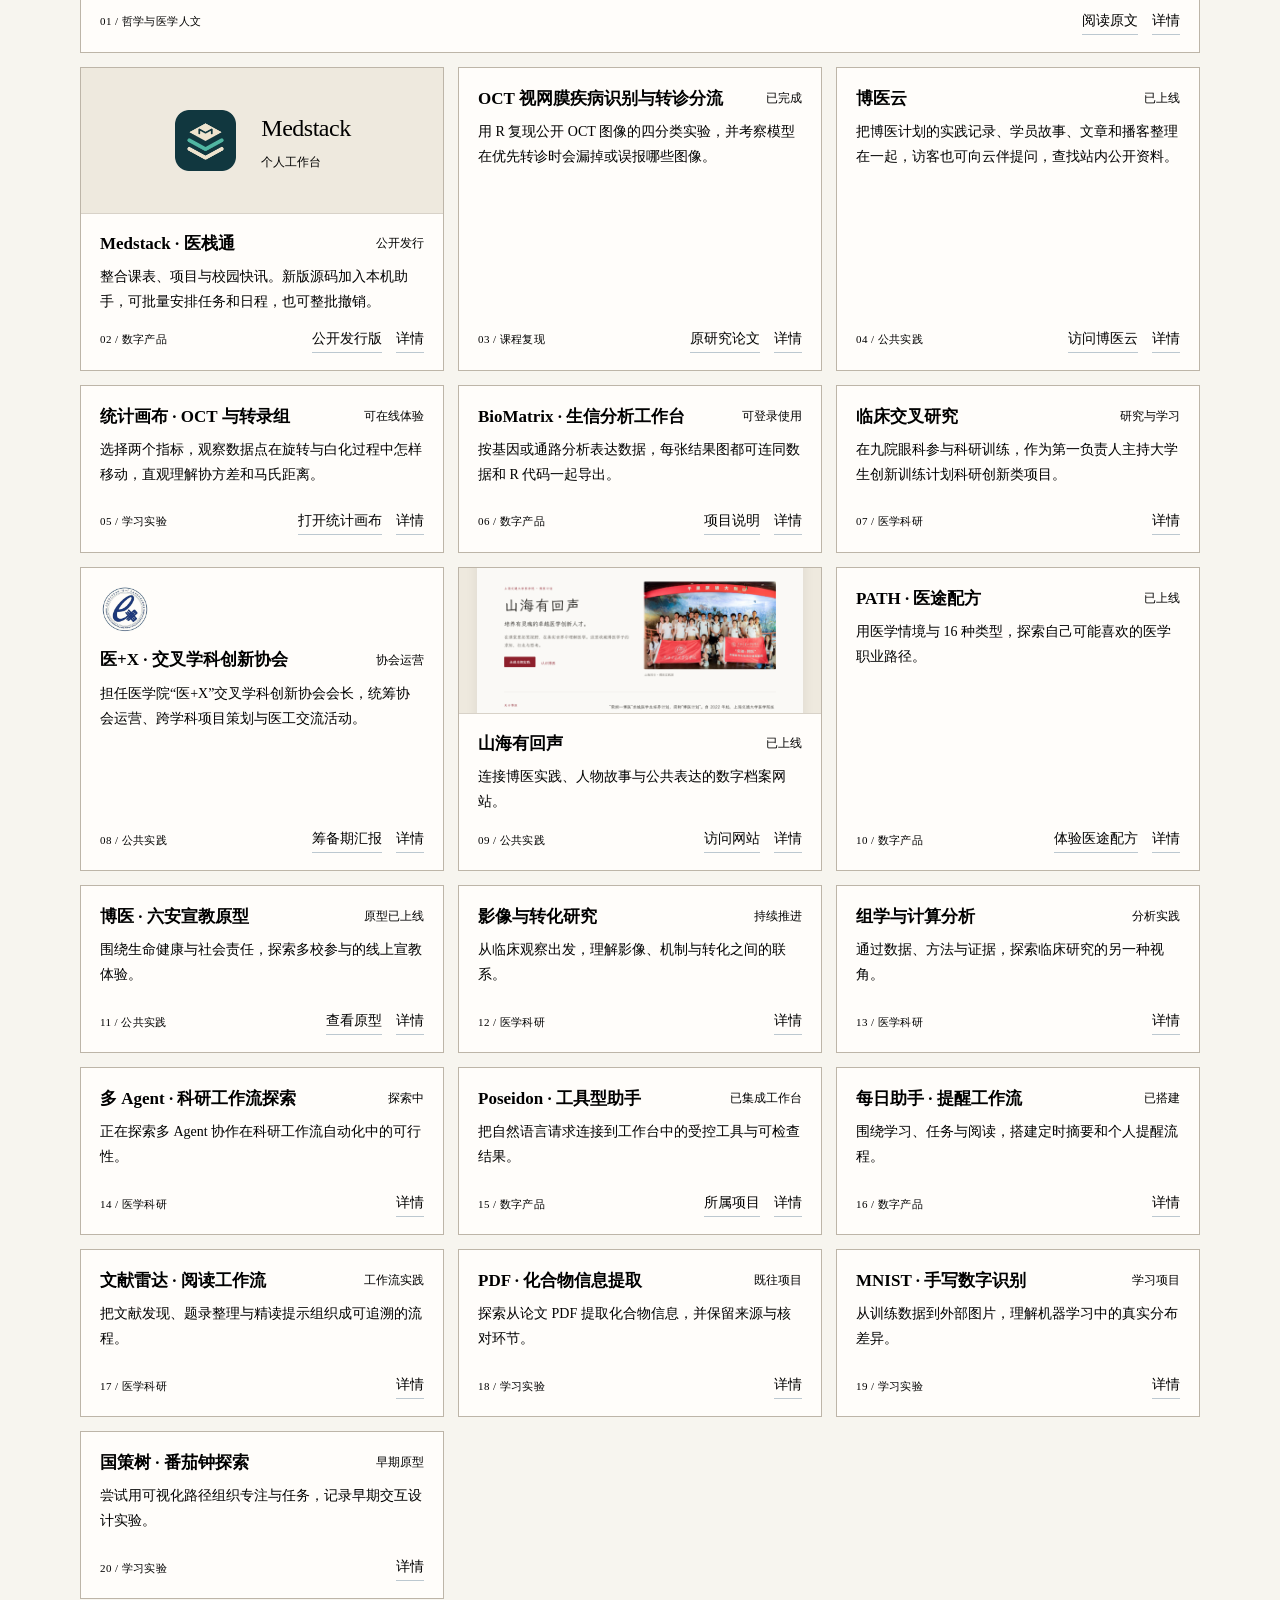
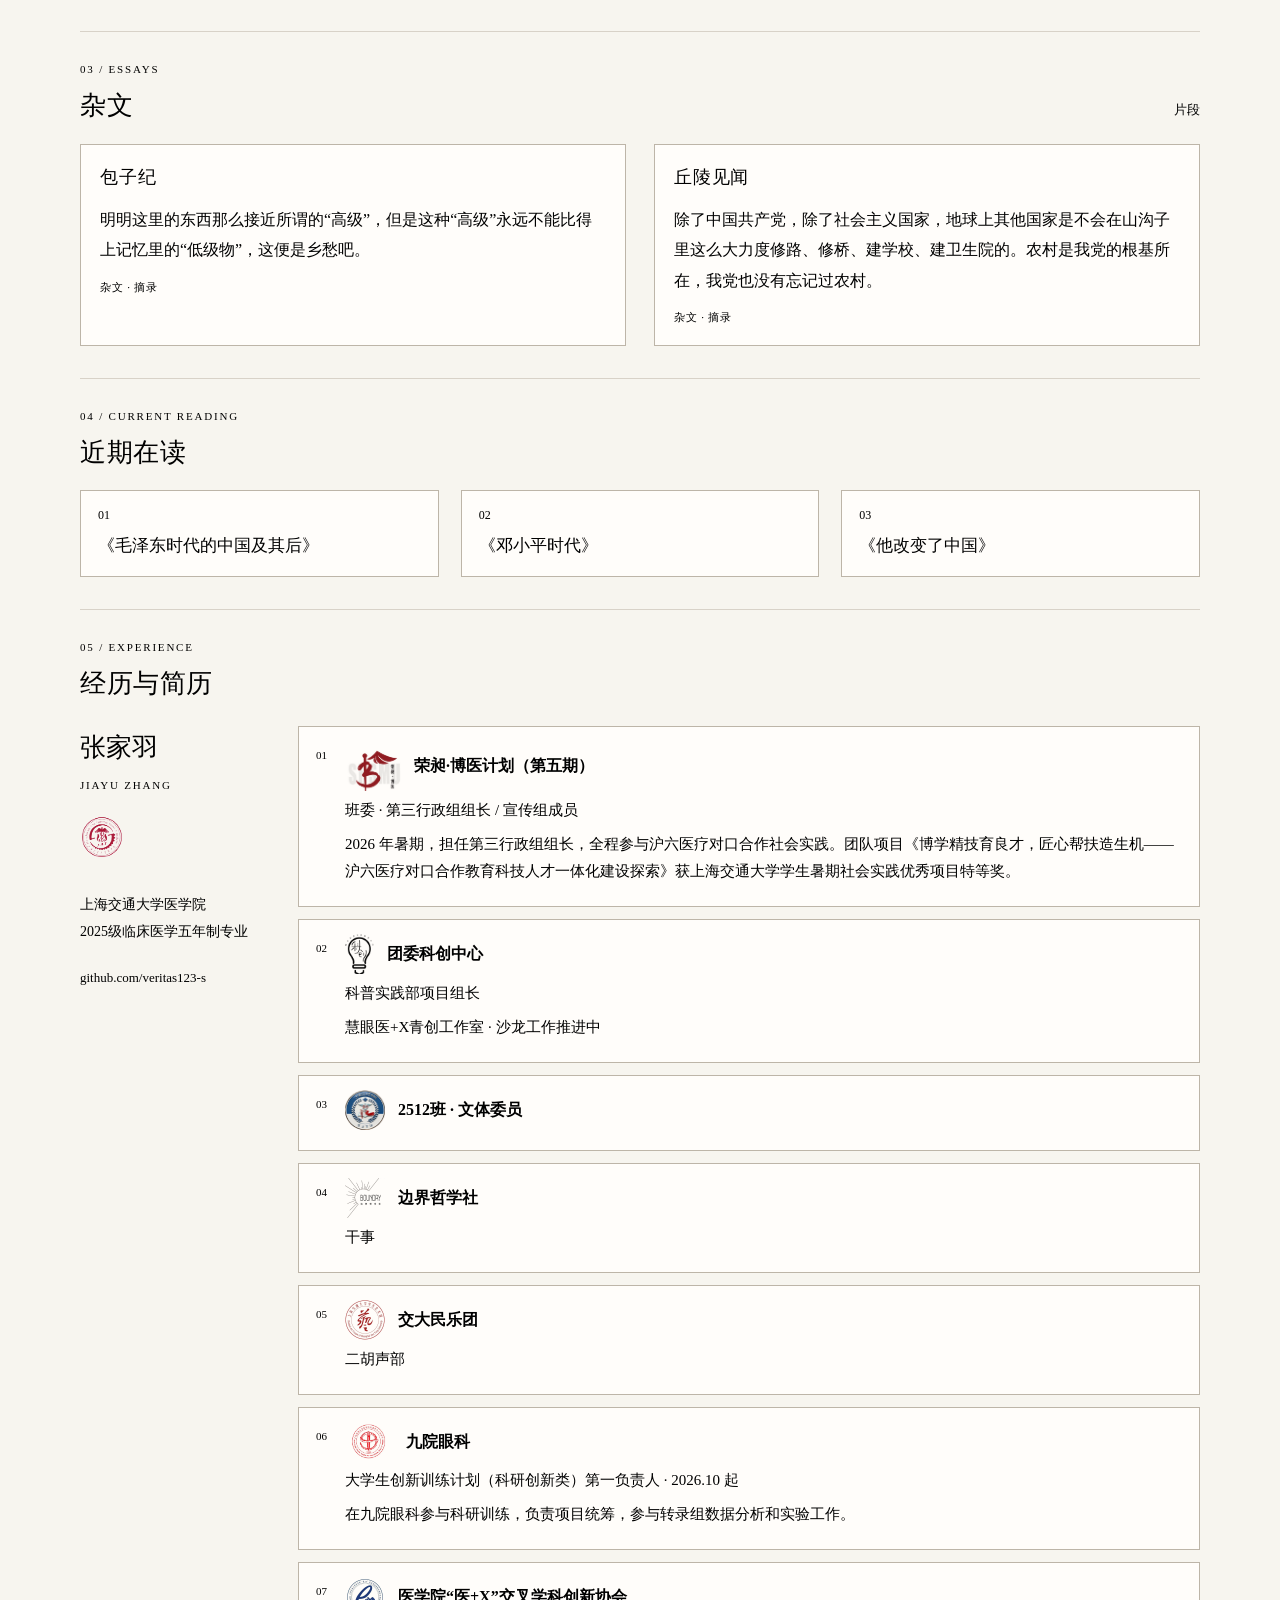
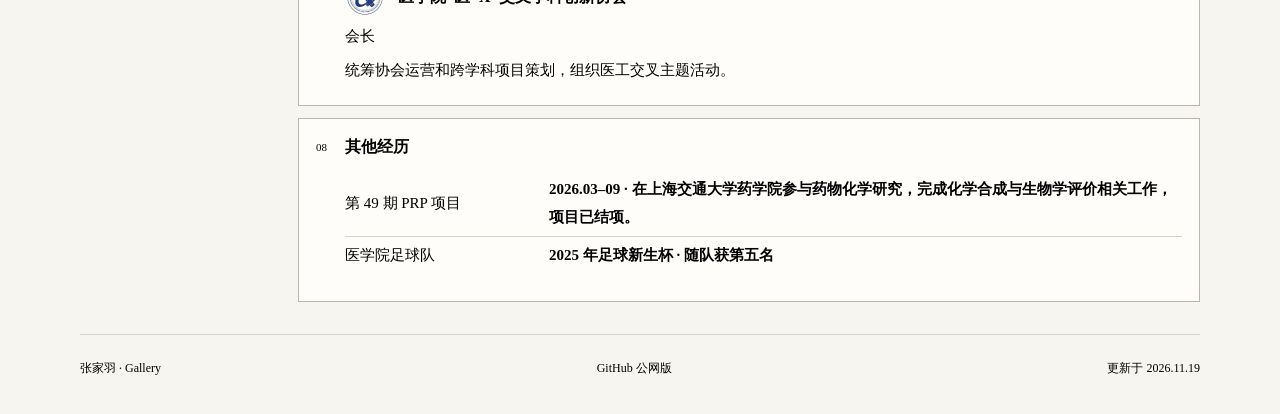
==== commit f2d44593: "Update academic honors, association leadership, and recent projects" ====
--- a/index.html
+++ b/index.html
@@ -14,21 +14,39 @@
   <header class="topbar"><a class="brand" href="#home" aria-label="张家羽主页"><img class="brand-logo" src="assets/personal-logo.png" alt="桥与书页 · 个人标识" width="50" height="50"><span>张家羽<span class="brand-sub">JIAYU ZHANG</span></span></a><nav aria-label="主导航"><a href="#work">作品</a><a href="#about">研究</a><a href="#writing">文章</a><a href="#resume">经历</a><a href="https://github.com/veritas123-s" target="_blank" rel="noopener noreferrer">GitHub</a></nav></header>
   <main>
   <section class="hero" id="home">
-    <div class="hero-text"><p class="eyebrow">PROFILE / 2026</p><h1>张家羽</h1><p class="name-en">Jiayu Zhang</p><div class="affiliation"><span class="institution school"><img src="assets/institutions.jpg" alt="上海交通大学医学院校徽" width="1179" height="2014"></span><span>上海交通大学医学院 · 2025级临床医学五年制专业</span></div><ul class="profile-roles"><li>博医计划 · 第三行政组组长 / 宣传组成员</li><li>团委科创中心 · 科普实践部项目组长</li><li>2512班 · 文体委员</li><li>边界哲学社 · 干事</li><li>交大民乐团 · 二胡声部</li></ul><div class="hero-interests" id="about"><h2>研究兴趣</h2><ul class="interest-list"><li>眼科智慧精准诊疗</li><li>分子影像学</li><li>AI辅助开发</li><li>逻辑哲学</li><li>符号学</li><li>历史学</li></ul></div><div class="profile-links"><a href="https://github.com/veritas123-s" target="_blank" rel="noopener noreferrer">GitHub</a><a href="#resume">简历与经历</a><a href="#work">项目索引</a></div></div>
+    <div class="hero-text"><p class="eyebrow">PROFILE / 2026</p><h1>张家羽</h1><p class="name-en">Jiayu Zhang</p><div class="affiliation"><span class="institution school"><img src="assets/institutions.jpg" alt="上海交通大学医学院校徽" width="1179" height="2014"></span><span>上海交通大学医学院 · 2025级临床医学五年制 · 本科二年级</span></div>
+      <ul class="profile-honors" aria-label="学业与荣誉">
+        <li><strong>校级“三好学生”</strong><span class="keep-together">（2025–2026 学年）</span></li>
+        <li>临床医学五年制专业排名前 15%</li>
+        <li><a href="#boyi-experience">校暑期社会实践优秀项目特等奖（团队）</a></li>
+      </ul><ul class="profile-roles"><li>荣昶·博医计划（第五期）班委 · <span class="keep-together">第三行政组组长 / 宣传组成员</span></li><li>医学院“医+X”交叉学科创新协会 · 会长</li><li>团委科创中心 · 科普实践部项目组长</li><li>2512班 · 文体委员</li><li>边界哲学社 · 干事</li><li>交大民乐团 · 二胡声部</li></ul><div class="hero-interests" id="about"><h2>研究兴趣</h2><ul class="interest-list"><li>眼科智慧精准诊疗</li><li>分子影像学</li><li>医学人工智能<span class="keep-together">与 AI 辅助开发</span></li><li>逻辑哲学</li><li>符号学</li><li>历史学</li></ul></div><div class="profile-links"><a href="#updates">近期成果</a><a href="https://github.com/veritas123-s" target="_blank" rel="noopener noreferrer">GitHub</a><a href="#resume">简历与经历</a><a href="#work">项目索引</a></div></div>
     <figure class="portrait"><img src="assets/portrait.jpg" alt="张家羽个人肖像" width="2667" height="4000" fetchpriority="high"></figure>
   </section>
 
-  <section class="work section" id="work"><div class="section-top"><div><p class="eyebrow">01 / PROJECTS</p><h2>作品与项目</h2></div><p class="section-caption">写作、研究与项目 / 16 项</p></div>
-    <div class="filters" aria-label="项目类别"><button class="active" data-filter="all" aria-pressed="true">全部作品</button><button data-filter="product" aria-pressed="false">数字产品</button><button data-filter="research" aria-pressed="false">研究实践</button><button data-filter="practice" aria-pressed="false">公共实践</button><button data-filter="experiment" aria-pressed="false">学习实验</button><span class="result-count" aria-live="polite">16 个项目</span></div>
+  <section class="updates section" id="updates">
+    <div class="section-top"><div><p class="eyebrow">RECENT UPDATES</p><h2>近期记录</h2></div></div>
+    <div class="update-list">
+      <a href="#project-oct-course"><time datetime="2026-11-19">2026.11.19</time><span>完成 OCT 视网膜疾病识别与转诊分流的课程汇报材料</span><span class="update-kind">课程复现</span></a>
+      <a href="#project-boyi-cloud"><time datetime="2026-11-17">2026.11.17</time><span>完成博医云 Windows 部署包与运维手册</span><span class="update-kind">博医云</span></a>
+      <a href="#project-medstack"><time datetime="2026-11-16">2026.11.16</time><span>医栈通本机助手支持批量安排与撤销日程</span><span class="update-kind">软件开发</span></a>
+      <a href="#project-statistics-canvas"><time datetime="2026-11-06">2026.11.06</time><span>统计画布上线，可在 OCT 与转录组数据间切换</span><span class="update-kind">交互作品</span></a>
+    </div>
+    <details class="older-updates"><summary>10 月记录</summary><div class="update-list">
+      <a href="#project-biomatrix"><time datetime="2026-10-23">2026.10.23</time><span>BioMatrix 支持按基因和通路绘图、导出 R 代码</span><span class="update-kind">软件开发</span></a>
+    <a href="https://veritas123-s.github.io/Boyi_Liuan_Preview/" target="_blank" rel="noopener noreferrer"><time datetime="2026-10-08">2026.10.08</time><span>博医 · 六安独立宣教原型上线</span><span class="update-kind">原型</span></a><a href="https://veritas123-s.github.io/Boyi_SHSMU/explore/" target="_blank" rel="noopener noreferrer"><time datetime="2026-10-05">2026.10.05</time><span>PATH·医途配方独立首版上线</span><span class="update-kind">网站</span></a><a href="https://github.com/veritas123-s/Medstack-Program/releases/tag/v6.1.4" target="_blank" rel="noopener noreferrer"><time datetime="2026-10-04">2026.10.04</time><span>Medstack V6.1.4 四平台发行</span><span class="update-kind">软件</span></a></div></details>
+  </section>
+  <section class="work section" id="work"><div class="section-top"><div><p class="eyebrow">01 / PROJECTS</p><h2>作品与项目</h2></div><p class="section-caption">写作、研究与项目 / 20 项</p></div>
+    <div class="filters" aria-label="项目类别"><button class="active" data-filter="all" aria-pressed="true">全部作品</button><button data-filter="product" aria-pressed="false">数字产品</button><button data-filter="research" aria-pressed="false">研究实践</button><button data-filter="practice" aria-pressed="false">公共实践</button><button data-filter="experiment" aria-pressed="false">学习实验</button><span class="result-count" aria-live="polite">20 个项目</span></div>
     <div class="project-grid" id="project-grid"></div>
   </section>
-  <section class="updates section" id="updates"><div class="section-top"><div><p class="eyebrow">RECENT UPDATES</p><h2>近期记录</h2></div></div><div class="update-list"><a href="https://veritas123-s.github.io/Boyi_Liuan_Preview/" target="_blank" rel="noopener noreferrer"><time datetime="2026-10-08">2026.10.08</time><span>博医 · 六安独立宣教原型上线</span><span class="update-kind">原型</span></a><a href="https://veritas123-s.github.io/Boyi_SHSMU/explore/" target="_blank" rel="noopener noreferrer"><time datetime="2026-10-05">2026.10.05</time><span>PATH·医途配方独立首版上线</span><span class="update-kind">网站</span></a><a href="https://github.com/veritas123-s/Medstack-Program/releases/tag/v6.1.4" target="_blank" rel="noopener noreferrer"><time datetime="2026-10-04">2026.10.04</time><span>Medstack V6.1.4 四平台发行</span><span class="update-kind">软件</span></a></div></section>
+
 
   <section class="writing section" id="writing"><div class="section-top"><div><p class="eyebrow">03 / ESSAYS</p><h2>杂文</h2></div><p class="section-caption">片段</p></div><div class="writing-grid"><article class="essay-excerpt"><h3>包子纪</h3><blockquote>明明这里的东西那么接近所谓的“高级”，但是这种“高级”永远不能比得上记忆里的“低级物”，这便是乡愁吧。</blockquote><p class="essay-meta">杂文 · 摘录</p></article><article class="essay-excerpt"><h3>丘陵见闻</h3><blockquote>除了中国共产党，除了社会主义国家，地球上其他国家是不会在山沟子里这么大力度修路、修桥、建学校、建卫生院的。农村是我党的根基所在，我党也没有忘记过农村。</blockquote><p class="essay-meta">杂文 · 摘录</p></article></div></section>
 <section class="reading section" id="reading"><div class="section-top"><div><p class="eyebrow">04 / CURRENT READING</p><h2>近期在读</h2></div></div><ol class="reading-list"><li><span class="reading-number">01</span><span class="reading-title">《毛泽东时代的中国及其后》</span></li><li><span class="reading-number">02</span><span class="reading-title">《邓小平时代》</span></li><li><span class="reading-number">03</span><span class="reading-title">《他改变了中国》</span></li></ol></section>
-<section class="resume section" id="resume"><div class="section-top"><div><p class="eyebrow">05 / EXPERIENCE</p><h2>经历与简历</h2></div></div><div class="resume-grid"><div class="resume-sidebar"><h3>张家羽</h3><p>JIAYU ZHANG</p><div class="resume-institution"><span class="institution school"><img src="assets/institutions.jpg" alt="上海交通大学医学院校徽" width="1179" height="2014" loading="lazy"></span><p class="resume-school">上海交通大学医学院<br>2025级临床医学五年制专业</p></div><a href="https://github.com/veritas123-s" target="_blank" rel="noopener noreferrer">github.com/veritas123-s</a></div><div class="experience-list"><article><span class="experience-index">01</span><div><h3 class="institution-heading"><span class="institution boyi"><img src="assets/institutions.jpg" alt="荣昶 · 博医标识" width="1179" height="2014" loading="lazy"></span><span>博医计划</span></h3><p class="position-line">第三行政组组长 / 宣传组成员</p></div></article><article><span class="experience-index">02</span><div><h3 class="institution-heading"><span class="institution science"><img src="assets/science-center.png" alt="团委科创中心标识" width="1280" height="910" loading="lazy"></span><span>团委科创中心</span></h3><p class="position-line">科普实践部项目组长</p><p class="salon-note">慧眼医+X青创工作室 · 沙龙工作推进中</p></div></article><article><span class="experience-index">03</span><div><h3 class="institution-heading"><img class="role-logo" src="assets/class-emblem.jpg" alt="班徽" width="1286" height="1280" loading="lazy"><span>2512班 · 文体委员</span></h3></div></article><article><span class="experience-index">04</span><div><h3 class="institution-heading"><img class="role-logo" src="assets/philosophy-society.jpg" alt="边界哲学社标识" width="640" height="640" loading="lazy"><span>边界哲学社</span></h3><p class="position-line">干事</p></div></article><article><span class="experience-index">05</span><div><h3 class="institution-heading"><img class="role-logo" src="assets/art-troupe.jpg" alt="上海交通大学学生艺术团标识" width="640" height="640" loading="lazy"><span>交大民乐团</span></h3><p class="position-line">二胡声部</p></div></article><article><span class="experience-index">06</span><div><h3 class="institution-heading"><img class="hospital-logo" src="assets/ninth-hospital.png" alt="上海交通大学医学院附属第九人民医院标识" width="675" height="483" loading="lazy"><span>九院眼科</span></h3><p class="position-line">科研见习 · 主持大学生创新训练项目</p></div></article><article><span class="experience-index">07</span><div><h3 class="institution-heading"><span class="institution medtrix"><img src="assets/medtrix-logo.png" alt="Medtrix 社团标识" width="1254" height="1254" loading="lazy"></span><span>Medtrix · 社团筹建</span></h3><p class="position-line">筹建中</p></div></article><article><span class="experience-index">08</span><div><h3>其他经历</h3><dl class="role-list"><div><dt>PRP 项目</dt><dd>参与</dd></div><div><dt>医学院足球队</dt><dd>新生杯参与（既往）</dd></div></dl></div></article></div></div></section>
+<section class="resume section" id="resume"><div class="section-top"><div><p class="eyebrow">05 / EXPERIENCE</p><h2>经历与简历</h2></div></div><div class="resume-grid"><div class="resume-sidebar"><h3>张家羽</h3><p>JIAYU ZHANG</p><div class="resume-institution"><span class="institution school"><img src="assets/institutions.jpg" alt="上海交通大学医学院校徽" width="1179" height="2014" loading="lazy"></span><p class="resume-school">上海交通大学医学院<br>2025级临床医学五年制专业</p></div><a href="https://github.com/veritas123-s" target="_blank" rel="noopener noreferrer">github.com/veritas123-s</a></div><div class="experience-list"><article id="boyi-experience"><span class="experience-index">01</span><div><h3 class="institution-heading"><span class="institution boyi"><img src="assets/institutions.jpg" alt="荣昶 · 博医标识" width="1179" height="2014" loading="lazy"></span><span>荣昶·博医计划（第五期）</span></h3><p class="position-line">班委 · 第三行政组组长 / 宣传组成员</p>
+        <p>2026 年暑期，担任第三行政组组长，全程参与沪六医疗对口合作社会实践。团队项目《博学精技育良才，匠心帮扶造生机——沪六医疗对口合作教育科技人才一体化建设探索》获上海交通大学学生暑期社会实践优秀项目特等奖。</p></div></article><article><span class="experience-index">02</span><div><h3 class="institution-heading"><span class="institution science"><img src="assets/science-center.png" alt="团委科创中心标识" width="1280" height="910" loading="lazy"></span><span>团委科创中心</span></h3><p class="position-line">科普实践部项目组长</p><p class="salon-note">慧眼医+X青创工作室 · 沙龙工作推进中</p></div></article><article><span class="experience-index">03</span><div><h3 class="institution-heading"><img class="role-logo" src="assets/class-emblem.jpg" alt="班徽" width="1286" height="1280" loading="lazy"><span>2512班 · 文体委员</span></h3></div></article><article><span class="experience-index">04</span><div><h3 class="institution-heading"><img class="role-logo" src="assets/philosophy-society.jpg" alt="边界哲学社标识" width="640" height="640" loading="lazy"><span>边界哲学社</span></h3><p class="position-line">干事</p></div></article><article><span class="experience-index">05</span><div><h3 class="institution-heading"><img class="role-logo" src="assets/art-troupe.jpg" alt="上海交通大学学生艺术团标识" width="640" height="640" loading="lazy"><span>交大民乐团</span></h3><p class="position-line">二胡声部</p></div></article><article><span class="experience-index">06</span><div><h3 class="institution-heading"><img class="hospital-logo" src="assets/ninth-hospital.png" alt="上海交通大学医学院附属第九人民医院标识" width="675" height="483" loading="lazy"><span>九院眼科</span></h3><p class="position-line">大学生创新训练计划（科研创新类）第一负责人 · 2026.10 起</p><p>在九院眼科参与科研训练，负责项目统筹，参与转录组数据分析和实验工作。</p></div></article><article><span class="experience-index">07</span><div><h3 class="institution-heading"><img class="role-logo" src="assets/yijiax.jpg" alt="医+X 创协标识" width="640" height="640" loading="lazy"><span>医学院“医+X”交叉学科创新协会</span></h3><p class="position-line">会长</p><p>统筹协会运营和跨学科项目策划，组织医工交叉主题活动。</p></div></article><article><span class="experience-index">08</span><div><h3>其他经历</h3><dl class="role-list"><div><dt>第 49 期 PRP 项目</dt><dd>2026.03–09 · 在上海交通大学药学院参与药物化学研究，完成化学合成与生物学评价相关工作，项目已结项。</dd></div><div><dt>医学院足球队</dt><dd>2025 年足球新生杯 · 随队获第五名</dd></div></dl></div></article></div></div></section>
   </main>
-  <footer><a href="#home">张家羽 · Gallery</a><a href="https://veritas123-s.github.io/" target="_blank" rel="noopener noreferrer">GitHub 公网版</a><span>更新于 2026.10.08</span></footer>
+  <footer><a href="#home">张家羽 · Gallery</a><a href="https://veritas123-s.github.io/" target="_blank" rel="noopener noreferrer">GitHub 公网版</a><span>更新于 2026.11.19</span></footer>
   <dialog id="project-dialog" aria-labelledby="detail-title"><div class="dialog-top"><span class="eyebrow">PROJECT NOTES</span><button id="close-dialog" aria-label="关闭项目详情">关闭 <span>×</span></button></div><div id="detail-content"></div></dialog>
   <script src="app.js"></script><script src="motion.js"></script>
 </body></html>
--- a/editorial.css
+++ b/editorial.css
@@ -6,3 +6,19 @@
 .experience-list .salon-note{margin-top:5px!important}
 .logo-filters{position:absolute;inline-size:0;block-size:0;pointer-events:none}
 .institution.school img{filter:url("#logo-white-transparent");mix-blend-mode:normal}
+
+.profile-honors {
+  list-style: none;
+  padding: 8px 0 8px 12px;
+  margin: 0 0 14px;
+  border-left: 2px solid currentColor;
+  font-size: 1rem;
+  line-height: 1.7;
+}
+.association-mark { width: 3.1rem; height: 3.1rem; object-fit: contain; mix-blend-mode: multiply; margin-bottom: 12px; }
+.older-updates { margin-top: 10px; }
+.older-updates summary { width: fit-content; cursor: pointer; padding: 5px 0; font-size: .9375rem; }
+.project-card[id], #boyi-experience { scroll-margin-top: 6rem; }
+.keep-together { display: inline-block; }
+.profile-honors a { text-decoration: underline; text-underline-offset: .2em; }
+@media (min-width: 521px) { .update-list a { grid-template-columns: 110px minmax(0, 1fr) 5rem; } }
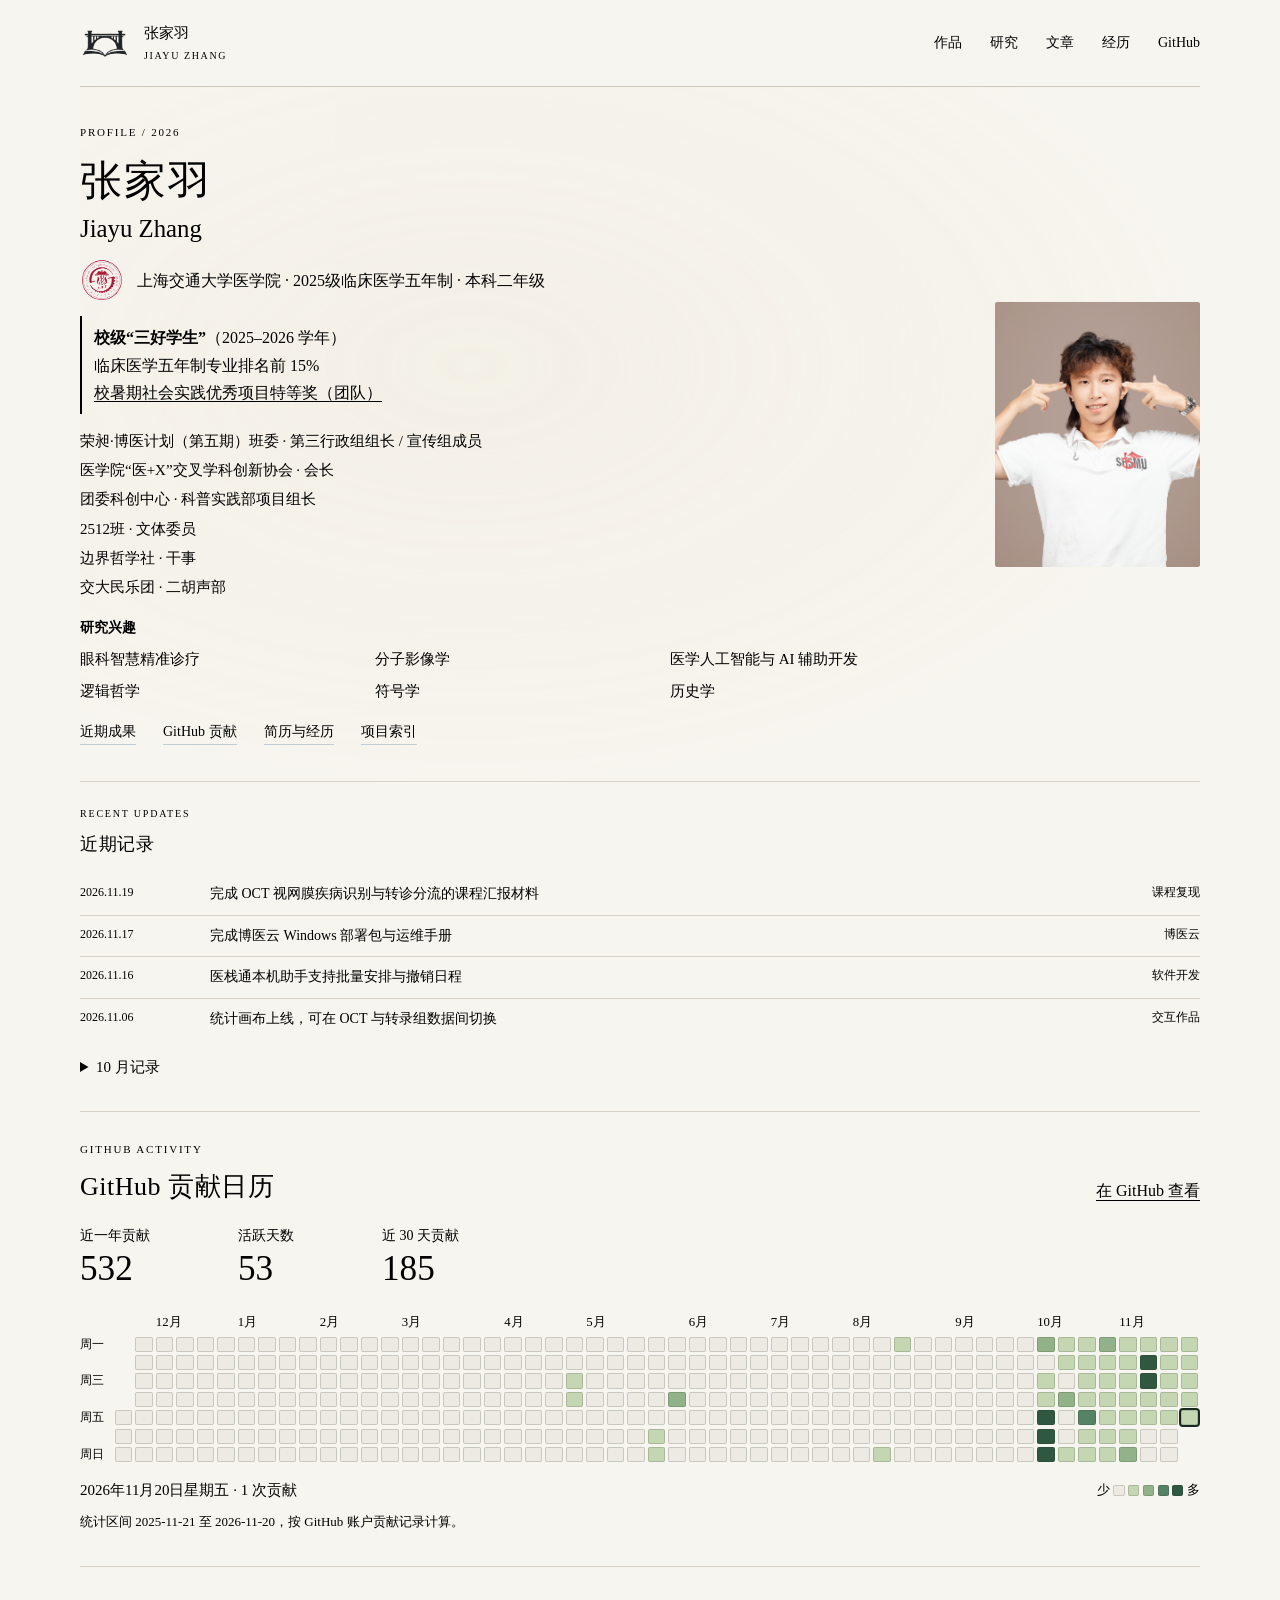
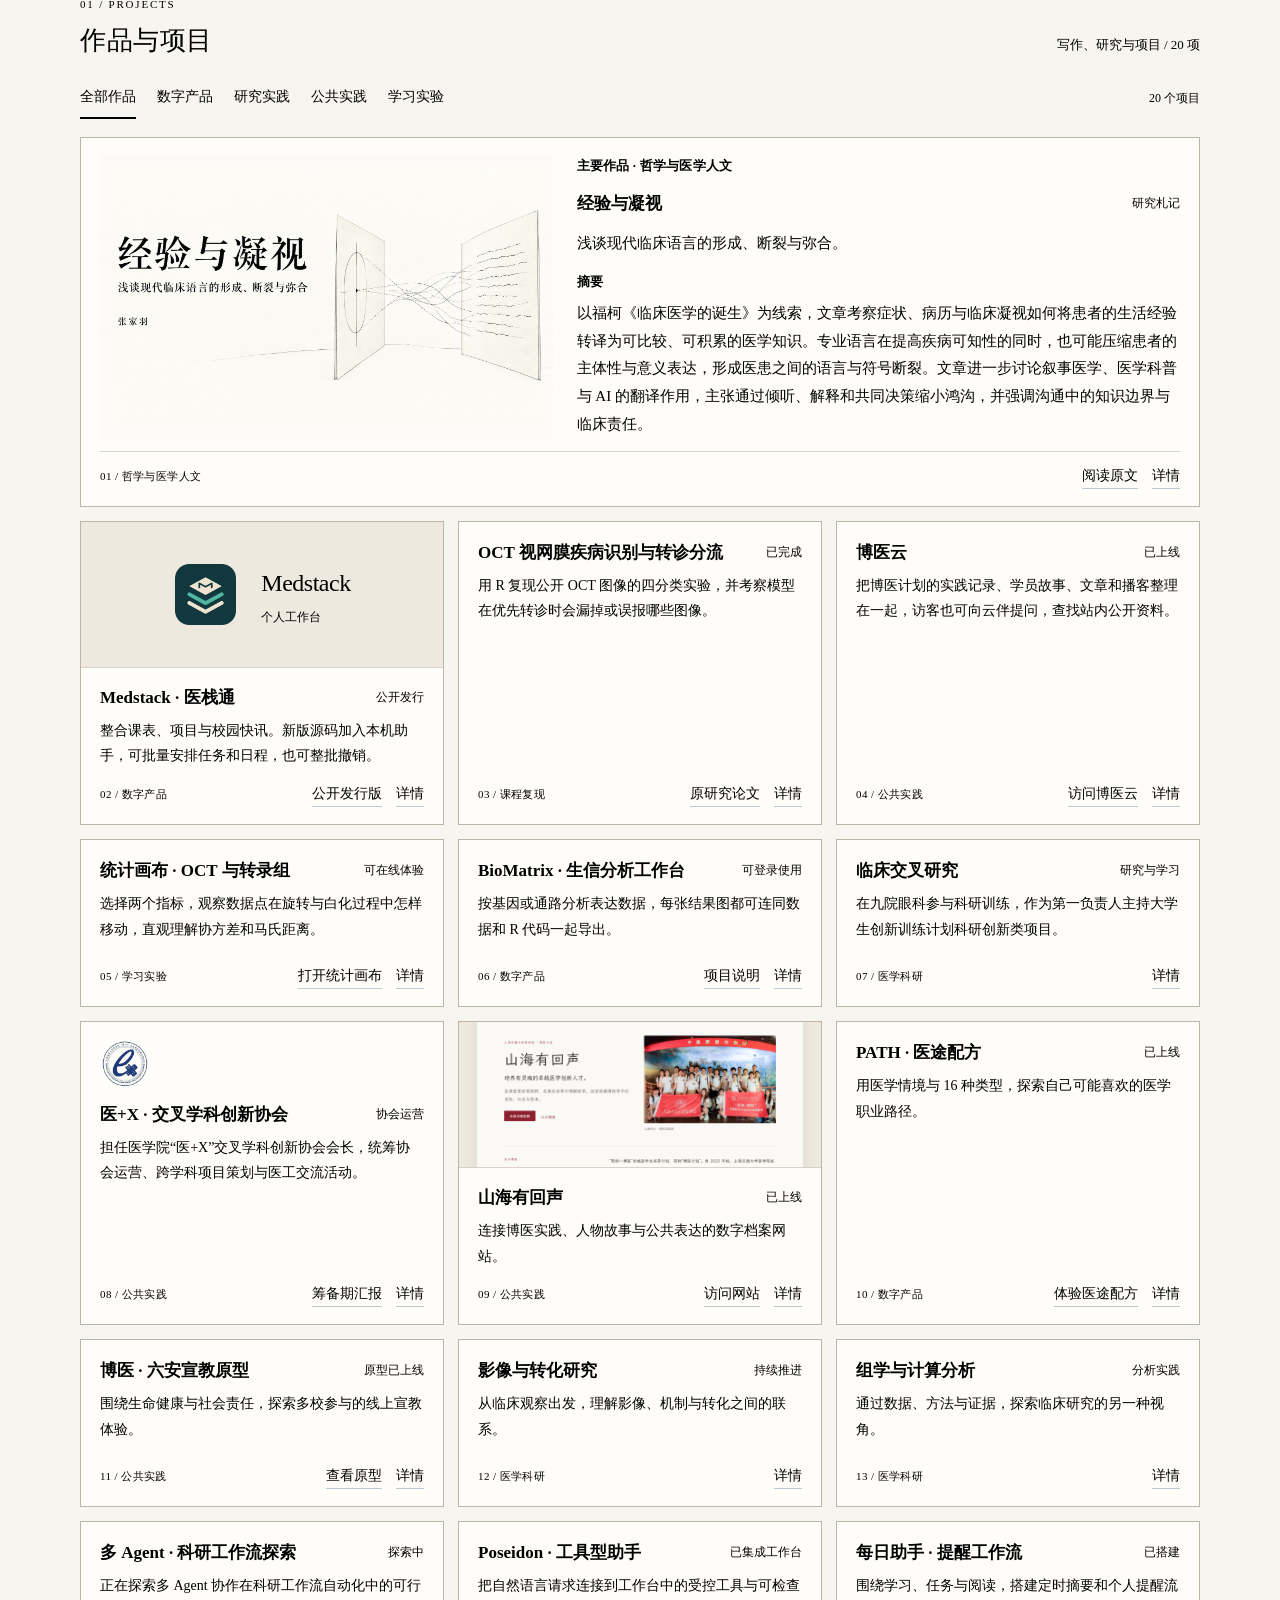
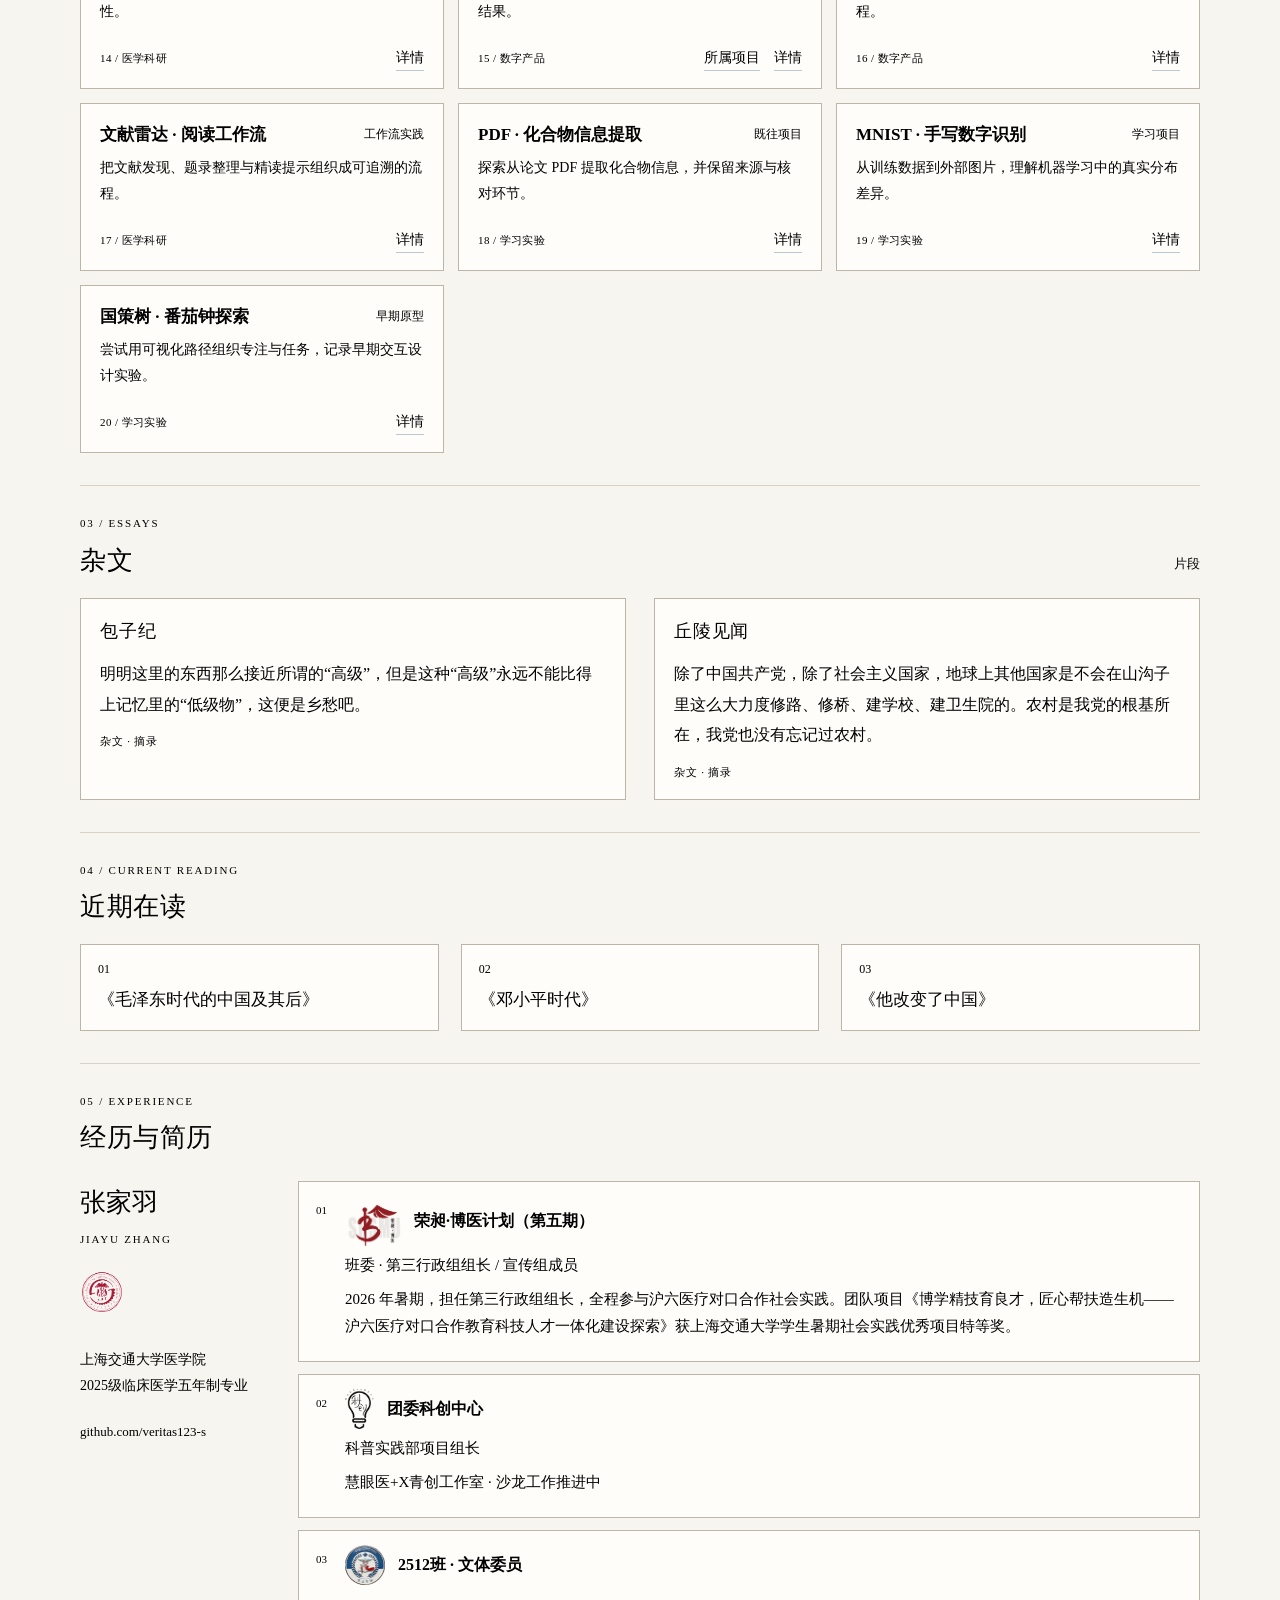
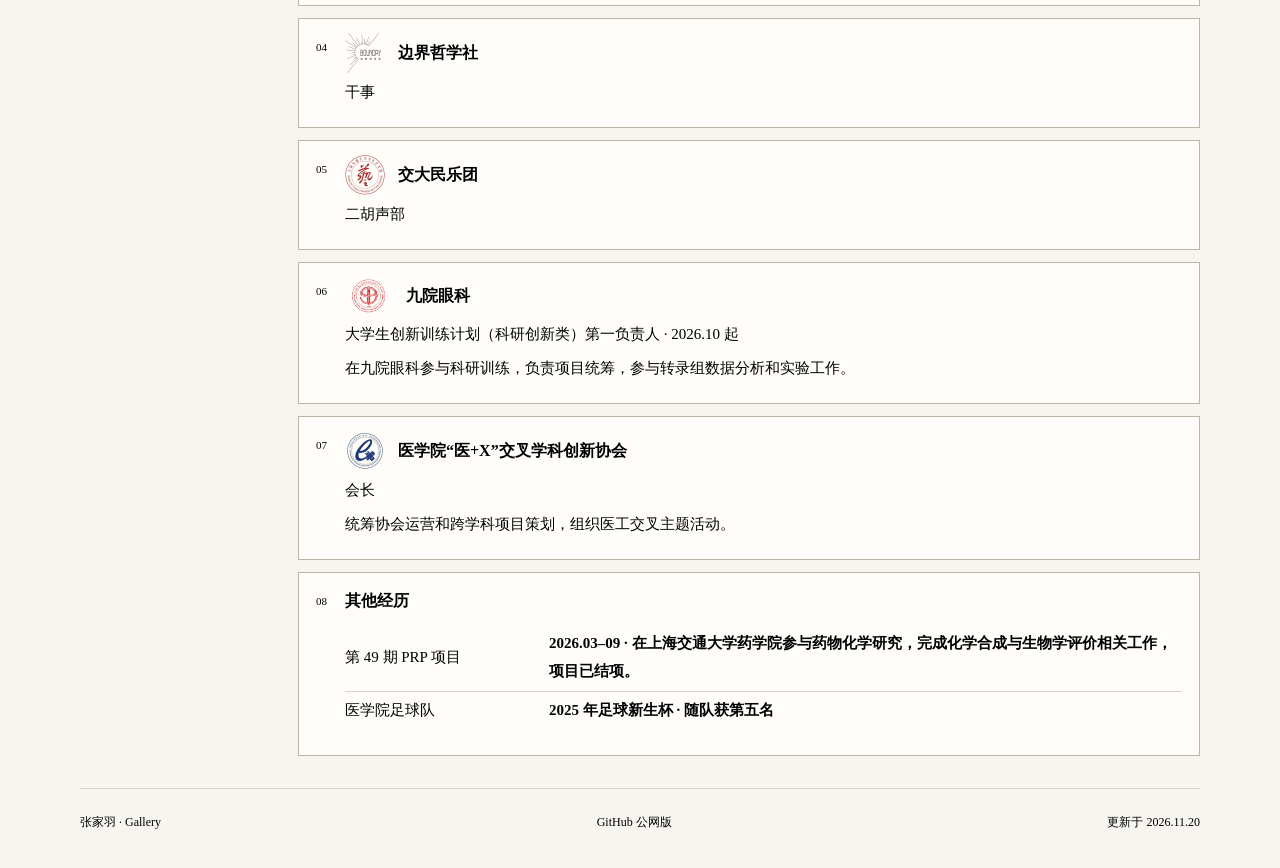
==== commit 53ed2ad5: "Show the public GitHub contribution calendar and daily activity statistics" ====
--- a/index.html
+++ b/index.html
@@ -19,7 +19,7 @@
         <li><strong>校级“三好学生”</strong><span class="keep-together">（2025–2026 学年）</span></li>
         <li>临床医学五年制专业排名前 15%</li>
         <li><a href="#boyi-experience">校暑期社会实践优秀项目特等奖（团队）</a></li>
-      </ul><ul class="profile-roles"><li>荣昶·博医计划（第五期）班委 · <span class="keep-together">第三行政组组长 / 宣传组成员</span></li><li>医学院“医+X”交叉学科创新协会 · 会长</li><li>团委科创中心 · 科普实践部项目组长</li><li>2512班 · 文体委员</li><li>边界哲学社 · 干事</li><li>交大民乐团 · 二胡声部</li></ul><div class="hero-interests" id="about"><h2>研究兴趣</h2><ul class="interest-list"><li>眼科智慧精准诊疗</li><li>分子影像学</li><li>医学人工智能<span class="keep-together">与 AI 辅助开发</span></li><li>逻辑哲学</li><li>符号学</li><li>历史学</li></ul></div><div class="profile-links"><a href="#updates">近期成果</a><a href="https://github.com/veritas123-s" target="_blank" rel="noopener noreferrer">GitHub</a><a href="#resume">简历与经历</a><a href="#work">项目索引</a></div></div>
+      </ul><ul class="profile-roles"><li>荣昶·博医计划（第五期）班委 · <span class="keep-together">第三行政组组长 / 宣传组成员</span></li><li>医学院“医+X”交叉学科创新协会 · 会长</li><li>团委科创中心 · 科普实践部项目组长</li><li>2512班 · 文体委员</li><li>边界哲学社 · 干事</li><li>交大民乐团 · 二胡声部</li></ul><div class="hero-interests" id="about"><h2>研究兴趣</h2><ul class="interest-list"><li>眼科智慧精准诊疗</li><li>分子影像学</li><li>医学人工智能<span class="keep-together">与 AI 辅助开发</span></li><li>逻辑哲学</li><li>符号学</li><li>历史学</li></ul></div><div class="profile-links"><a href="#updates">近期成果</a><a href="#github-activity">GitHub 贡献</a><a href="#resume">简历与经历</a><a href="#work">项目索引</a></div></div>
     <figure class="portrait"><img src="assets/portrait.jpg" alt="张家羽个人肖像" width="2667" height="4000" fetchpriority="high"></figure>
   </section>
 
@@ -35,6 +35,31 @@
       <a href="#project-biomatrix"><time datetime="2026-10-23">2026.10.23</time><span>BioMatrix 支持按基因和通路绘图、导出 R 代码</span><span class="update-kind">软件开发</span></a>
     <a href="https://veritas123-s.github.io/Boyi_Liuan_Preview/" target="_blank" rel="noopener noreferrer"><time datetime="2026-10-08">2026.10.08</time><span>博医 · 六安独立宣教原型上线</span><span class="update-kind">原型</span></a><a href="https://veritas123-s.github.io/Boyi_SHSMU/explore/" target="_blank" rel="noopener noreferrer"><time datetime="2026-10-05">2026.10.05</time><span>PATH·医途配方独立首版上线</span><span class="update-kind">网站</span></a><a href="https://github.com/veritas123-s/Medstack-Program/releases/tag/v6.1.4" target="_blank" rel="noopener noreferrer"><time datetime="2026-10-04">2026.10.04</time><span>Medstack V6.1.4 四平台发行</span><span class="update-kind">软件</span></a></div></details>
   </section>
+  <section class="section activity" id="github-activity" aria-labelledby="activity-heading">
+    <div class="section-top">
+      <div><p class="eyebrow">GITHUB ACTIVITY</p><h2 id="activity-heading">GitHub 贡献日历</h2></div>
+      <a class="activity-source" href="https://github.com/veritas123-s#js-contribution-activity" target="_blank" rel="noopener noreferrer">在 GitHub 查看</a>
+    </div>
+    <div id="activity-panel" hidden>
+      <dl class="activity-stats">
+        <div><dt>近一年贡献</dt><dd id="activity-total"></dd></div>
+        <div><dt>活跃天数</dt><dd id="activity-active"></dd></div>
+        <div><dt>近 30 天贡献</dt><dd id="activity-recent"></dd></div>
+      </dl>
+      <div class="activity-chart">
+        <div class="activity-weekdays" aria-hidden="true"><span>周一</span><span>周三</span><span>周五</span><span>周日</span></div>
+        <div id="activity-scroll" class="activity-scroll">
+          <div id="activity-calendar" class="activity-calendar" role="group" aria-label="过去 365 天的每日贡献，可用方向键查看日期"></div>
+        </div>
+      </div>
+      <div class="activity-caption">
+        <div id="activity-selection" aria-live="polite" aria-atomic="true"></div>
+        <div class="activity-legend" aria-label="颜色越深，贡献越多">少 <i data-level="0"></i><i data-level="1"></i><i data-level="2"></i><i data-level="3"></i><i data-level="4"></i> 多</div>
+      </div>
+    </div>
+    <p id="activity-date" class="activity-date" role="status">正在读取贡献记录…</p>
+    <noscript>开启 JavaScript 可查看贡献日历，也可打开上方的 GitHub 记录。</noscript>
+  </section>
   <section class="work section" id="work"><div class="section-top"><div><p class="eyebrow">01 / PROJECTS</p><h2>作品与项目</h2></div><p class="section-caption">写作、研究与项目 / 20 项</p></div>
     <div class="filters" aria-label="项目类别"><button class="active" data-filter="all" aria-pressed="true">全部作品</button><button data-filter="product" aria-pressed="false">数字产品</button><button data-filter="research" aria-pressed="false">研究实践</button><button data-filter="practice" aria-pressed="false">公共实践</button><button data-filter="experiment" aria-pressed="false">学习实验</button><span class="result-count" aria-live="polite">20 个项目</span></div>
     <div class="project-grid" id="project-grid"></div>
@@ -46,9 +71,9 @@
 <section class="resume section" id="resume"><div class="section-top"><div><p class="eyebrow">05 / EXPERIENCE</p><h2>经历与简历</h2></div></div><div class="resume-grid"><div class="resume-sidebar"><h3>张家羽</h3><p>JIAYU ZHANG</p><div class="resume-institution"><span class="institution school"><img src="assets/institutions.jpg" alt="上海交通大学医学院校徽" width="1179" height="2014" loading="lazy"></span><p class="resume-school">上海交通大学医学院<br>2025级临床医学五年制专业</p></div><a href="https://github.com/veritas123-s" target="_blank" rel="noopener noreferrer">github.com/veritas123-s</a></div><div class="experience-list"><article id="boyi-experience"><span class="experience-index">01</span><div><h3 class="institution-heading"><span class="institution boyi"><img src="assets/institutions.jpg" alt="荣昶 · 博医标识" width="1179" height="2014" loading="lazy"></span><span>荣昶·博医计划（第五期）</span></h3><p class="position-line">班委 · 第三行政组组长 / 宣传组成员</p>
         <p>2026 年暑期，担任第三行政组组长，全程参与沪六医疗对口合作社会实践。团队项目《博学精技育良才，匠心帮扶造生机——沪六医疗对口合作教育科技人才一体化建设探索》获上海交通大学学生暑期社会实践优秀项目特等奖。</p></div></article><article><span class="experience-index">02</span><div><h3 class="institution-heading"><span class="institution science"><img src="assets/science-center.png" alt="团委科创中心标识" width="1280" height="910" loading="lazy"></span><span>团委科创中心</span></h3><p class="position-line">科普实践部项目组长</p><p class="salon-note">慧眼医+X青创工作室 · 沙龙工作推进中</p></div></article><article><span class="experience-index">03</span><div><h3 class="institution-heading"><img class="role-logo" src="assets/class-emblem.jpg" alt="班徽" width="1286" height="1280" loading="lazy"><span>2512班 · 文体委员</span></h3></div></article><article><span class="experience-index">04</span><div><h3 class="institution-heading"><img class="role-logo" src="assets/philosophy-society.jpg" alt="边界哲学社标识" width="640" height="640" loading="lazy"><span>边界哲学社</span></h3><p class="position-line">干事</p></div></article><article><span class="experience-index">05</span><div><h3 class="institution-heading"><img class="role-logo" src="assets/art-troupe.jpg" alt="上海交通大学学生艺术团标识" width="640" height="640" loading="lazy"><span>交大民乐团</span></h3><p class="position-line">二胡声部</p></div></article><article><span class="experience-index">06</span><div><h3 class="institution-heading"><img class="hospital-logo" src="assets/ninth-hospital.png" alt="上海交通大学医学院附属第九人民医院标识" width="675" height="483" loading="lazy"><span>九院眼科</span></h3><p class="position-line">大学生创新训练计划（科研创新类）第一负责人 · 2026.10 起</p><p>在九院眼科参与科研训练，负责项目统筹，参与转录组数据分析和实验工作。</p></div></article><article><span class="experience-index">07</span><div><h3 class="institution-heading"><img class="role-logo" src="assets/yijiax.jpg" alt="医+X 创协标识" width="640" height="640" loading="lazy"><span>医学院“医+X”交叉学科创新协会</span></h3><p class="position-line">会长</p><p>统筹协会运营和跨学科项目策划，组织医工交叉主题活动。</p></div></article><article><span class="experience-index">08</span><div><h3>其他经历</h3><dl class="role-list"><div><dt>第 49 期 PRP 项目</dt><dd>2026.03–09 · 在上海交通大学药学院参与药物化学研究，完成化学合成与生物学评价相关工作，项目已结项。</dd></div><div><dt>医学院足球队</dt><dd>2025 年足球新生杯 · 随队获第五名</dd></div></dl></div></article></div></div></section>
   </main>
-  <footer><a href="#home">张家羽 · Gallery</a><a href="https://veritas123-s.github.io/" target="_blank" rel="noopener noreferrer">GitHub 公网版</a><span>更新于 2026.11.19</span></footer>
+  <footer><a href="#home">张家羽 · Gallery</a><a href="https://veritas123-s.github.io/" target="_blank" rel="noopener noreferrer">GitHub 公网版</a><span>更新于 2026.11.20</span></footer>
   <dialog id="project-dialog" aria-labelledby="detail-title"><div class="dialog-top"><span class="eyebrow">PROJECT NOTES</span><button id="close-dialog" aria-label="关闭项目详情">关闭 <span>×</span></button></div><div id="detail-content"></div></dialog>
-  <script src="app.js"></script><script src="motion.js"></script>
+  <script src="app.js"></script><script src="motion.js"></script><script src="github-activity.js"></script>
 </body></html>
 
 
--- a/editorial.css
+++ b/editorial.css
@@ -22,3 +22,67 @@
 .keep-together { display: inline-block; }
 .profile-honors a { text-decoration: underline; text-underline-offset: .2em; }
 @media (min-width: 521px) { .update-list a { grid-template-columns: 110px minmax(0, 1fr) 5rem; } }
+
+.activity {
+  --day-size: 0.95rem;
+  --day-gap: 0.2rem;
+  --month-height: 1.4rem;
+  scroll-margin-top: 5rem;
+}
+.activity .section-top { align-items: end; }
+.activity-source { text-decoration: underline; text-underline-offset: .22em; }
+.activity-stats {
+  display: flex;
+  flex-wrap: wrap;
+  gap: 1rem clamp(1.5rem, 7vw, 5.5rem);
+  margin: 0 0 1.4rem;
+}
+.activity-stats dt { font-size: .875rem; }
+.activity-stats dd { margin: .1rem 0 0; font-size: clamp(1.6rem, 3vw, 2.2rem); line-height: 1.1; }
+.activity-chart { display: grid; grid-template-columns: max-content minmax(0, 1fr); column-gap: .55rem; }
+.activity-weekdays, .activity-calendar {
+  display: grid;
+  grid-template-rows: var(--month-height) repeat(7, var(--day-size));
+  gap: var(--day-gap);
+}
+.activity-weekdays { font-size: .75rem; line-height: var(--day-size); }
+.activity-weekdays span:nth-child(1) { grid-row: 2; }
+.activity-weekdays span:nth-child(2) { grid-row: 4; }
+.activity-weekdays span:nth-child(3) { grid-row: 6; }
+.activity-weekdays span:nth-child(4) { grid-row: 8; }
+.activity-scroll { overflow-x: auto; overscroll-behavior-inline: contain; scrollbar-width: thin; padding-bottom: .28rem; }
+.activity-calendar {
+  grid-template-columns: repeat(var(--weeks), minmax(var(--day-size), 1fr));
+  padding: 0 2px 2px;
+}
+.activity-month { grid-row: 1; font-size: .8rem; align-self: end; white-space: nowrap; }
+.activity-day, .activity-legend i {
+  display: block;
+  box-sizing: border-box;
+  background-color: var(--cell-color);
+  border: 1px solid rgba(33, 46, 32, .18);
+  border-radius: 2px;
+}
+.activity [data-level="0"] { --cell-color: #edeae3; }
+.activity [data-level="1"] { --cell-color: #c5d6b3; }
+.activity [data-level="2"] { --cell-color: #92b389; }
+.activity [data-level="3"] { --cell-color: #568365; }
+.activity [data-level="4"] { --cell-color: #305840; }
+.activity-day { min-width: 0; width: 100%; height: 100%; padding: 0; }
+.activity-day[aria-pressed="true"], .activity-day:focus-visible { outline: 2px solid #182a1f; outline-offset: 0; }
+.activity-caption {
+  display: flex;
+  align-items: center;
+  flex-wrap: wrap;
+  justify-content: space-between;
+  gap: .35rem 1.5rem;
+  margin-top: .55rem;
+  font-size: .9375rem;
+}
+.activity-legend { display: inline-flex; align-items: center; gap: .22rem; font-size: .8rem; white-space: nowrap; }
+.activity-legend i { width: .7rem; height: .7rem; }
+.activity-date { margin: .45rem 0 0; font-size: .8125rem; }
+@media (max-width: 600px) {
+  .activity { --day-size: 1.15rem; --day-gap: .3rem; }
+  .activity-source { font-size: .875rem; }
+}
